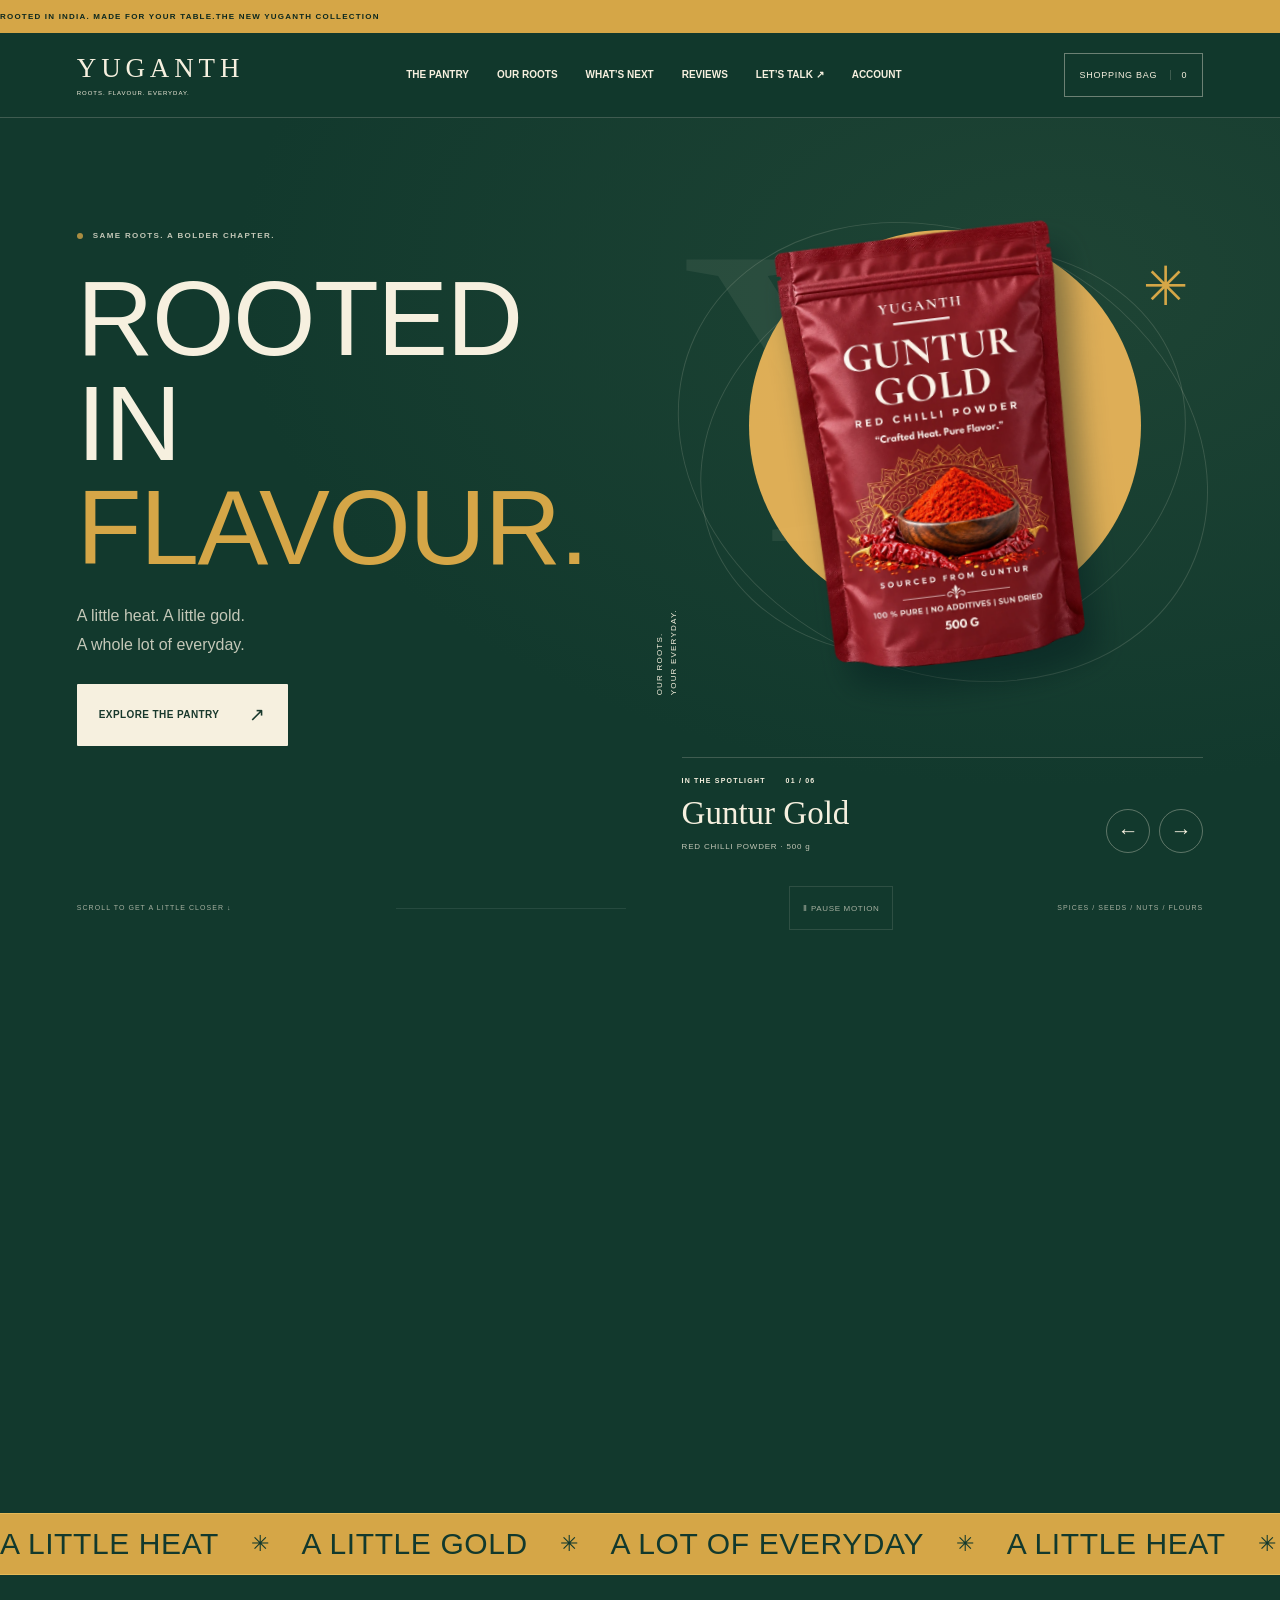
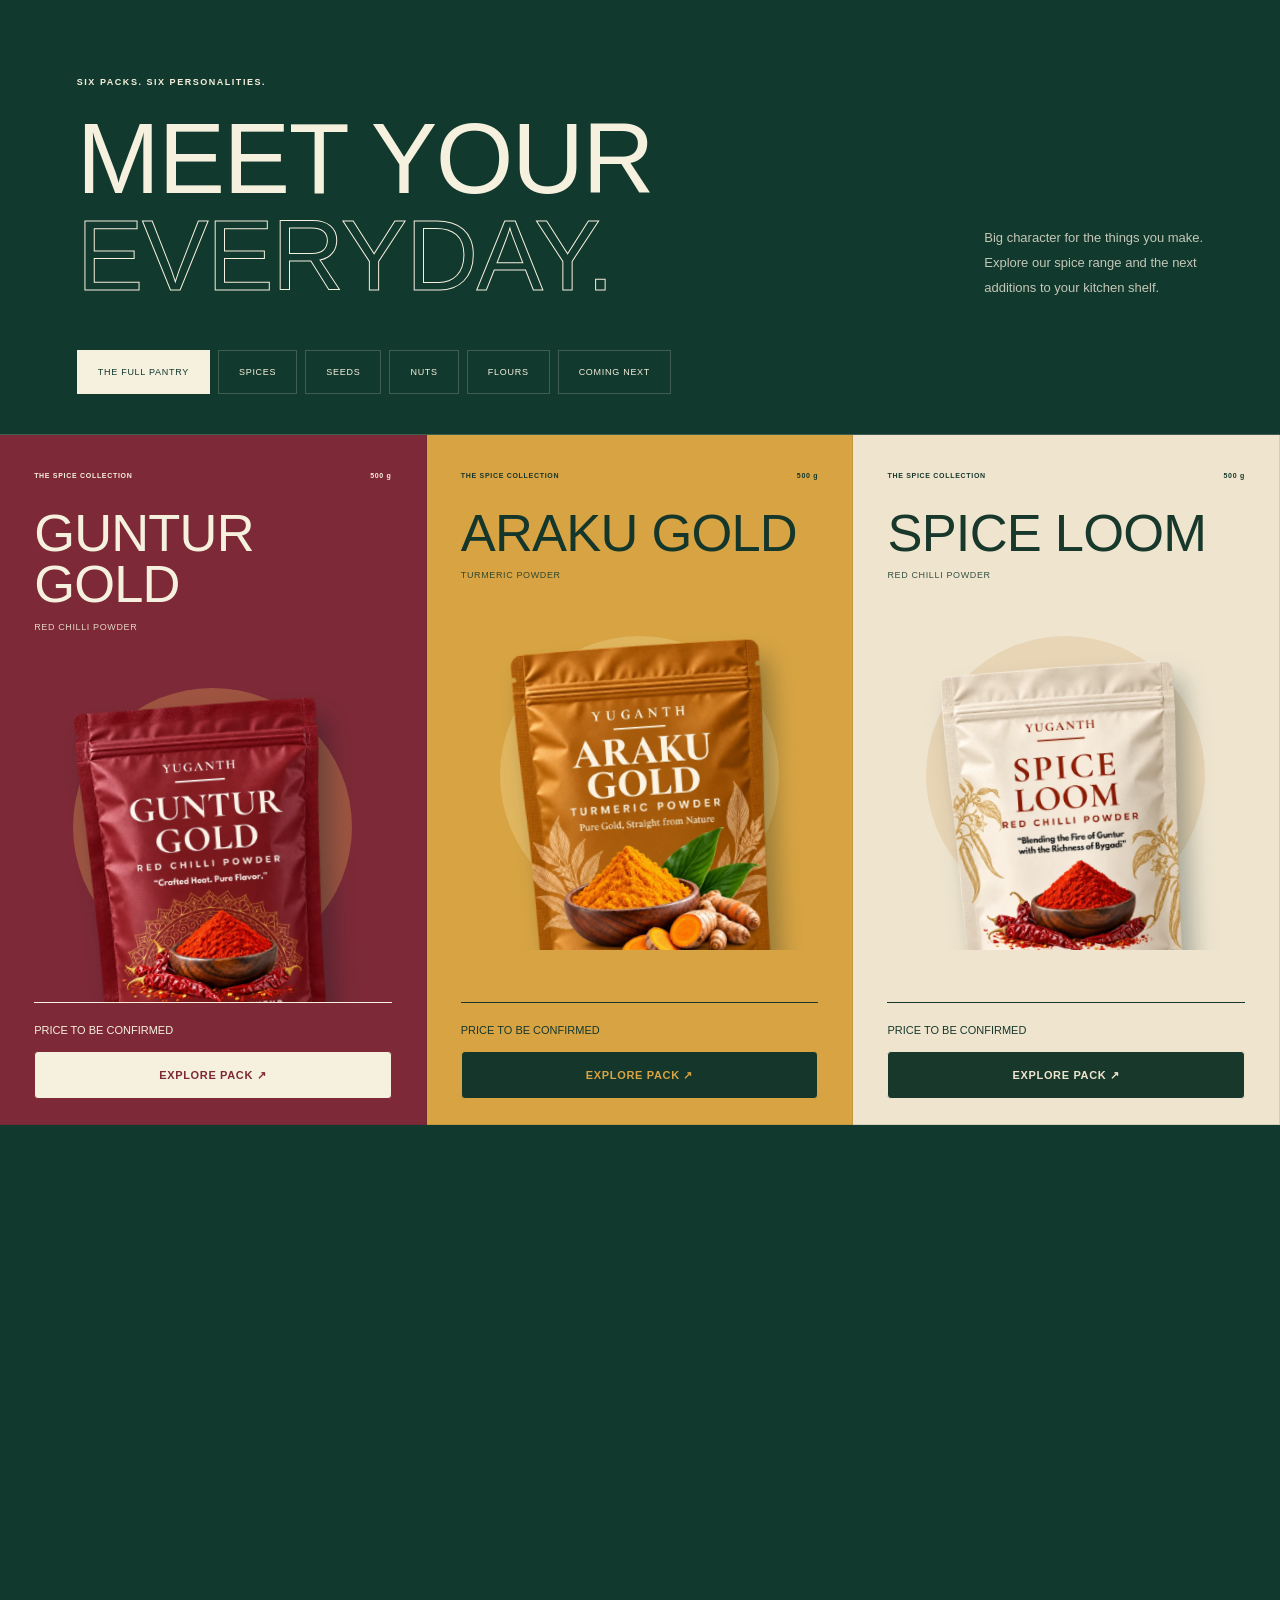
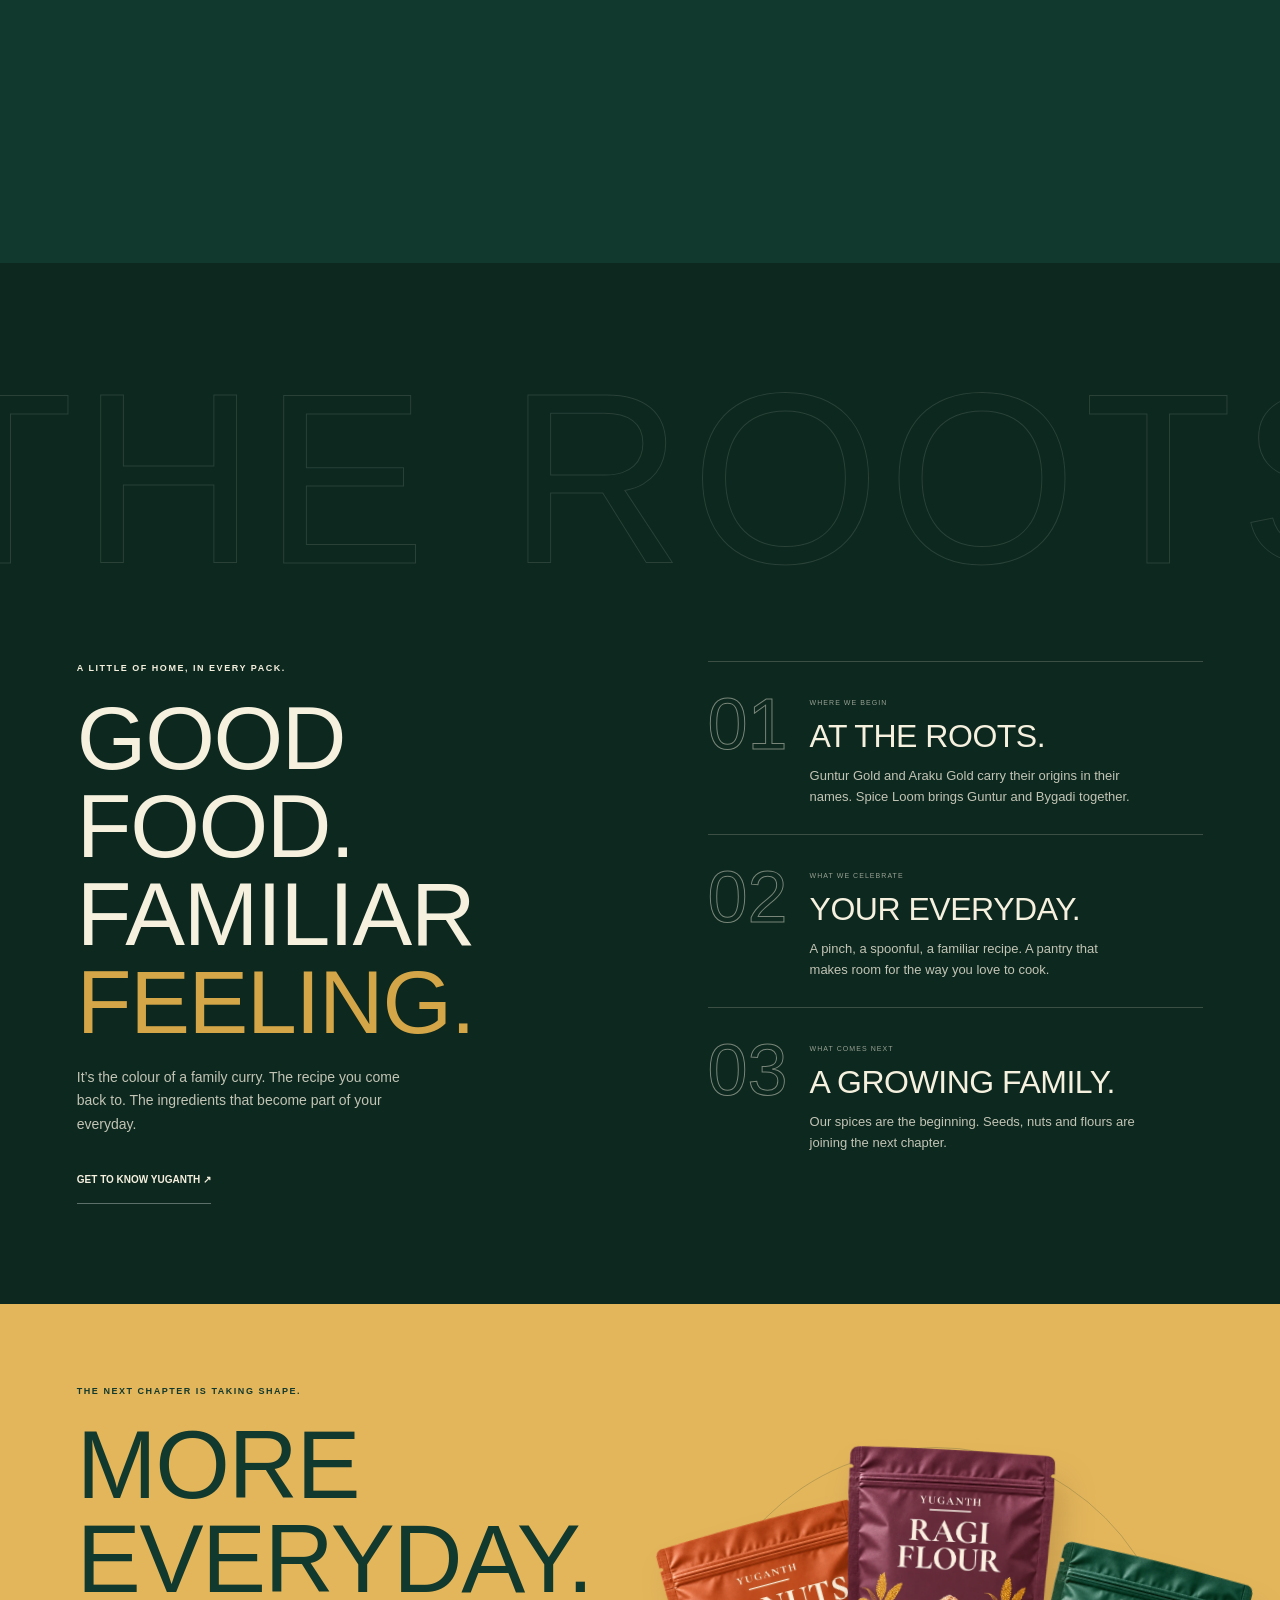
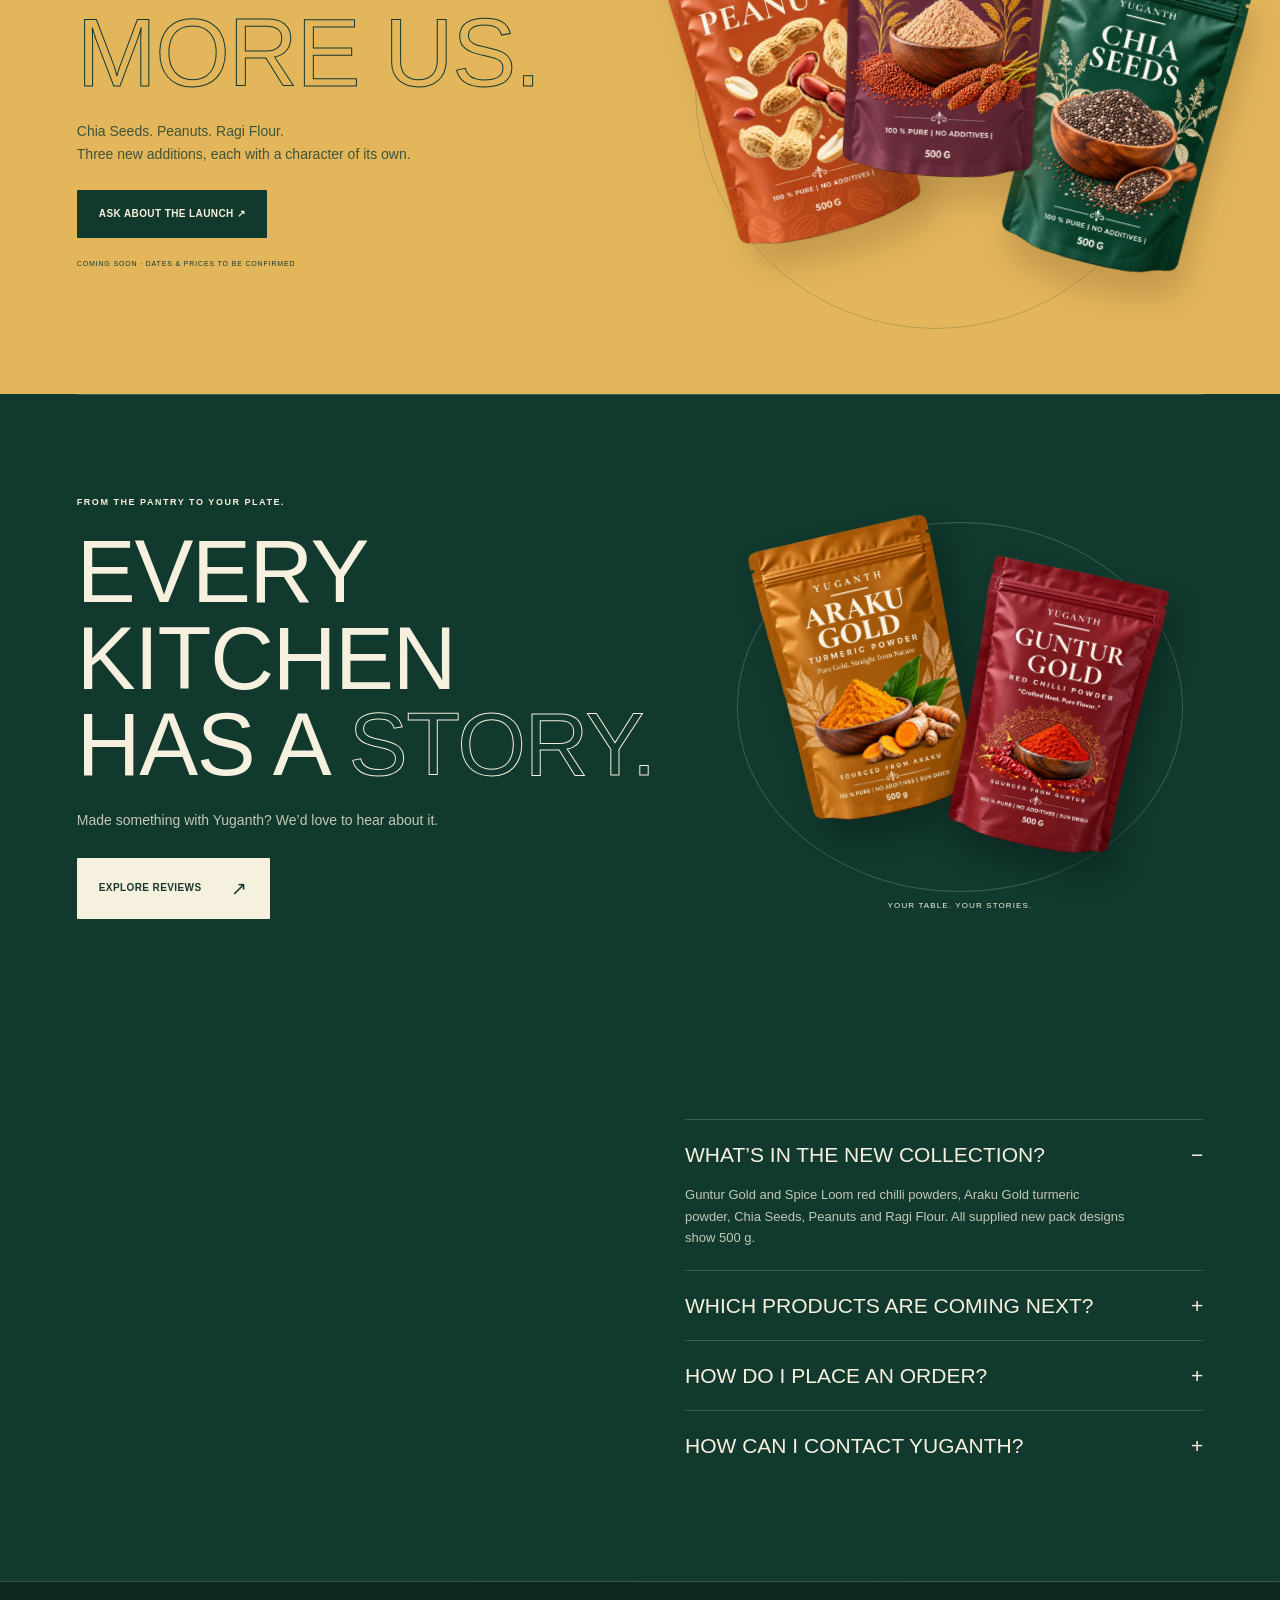
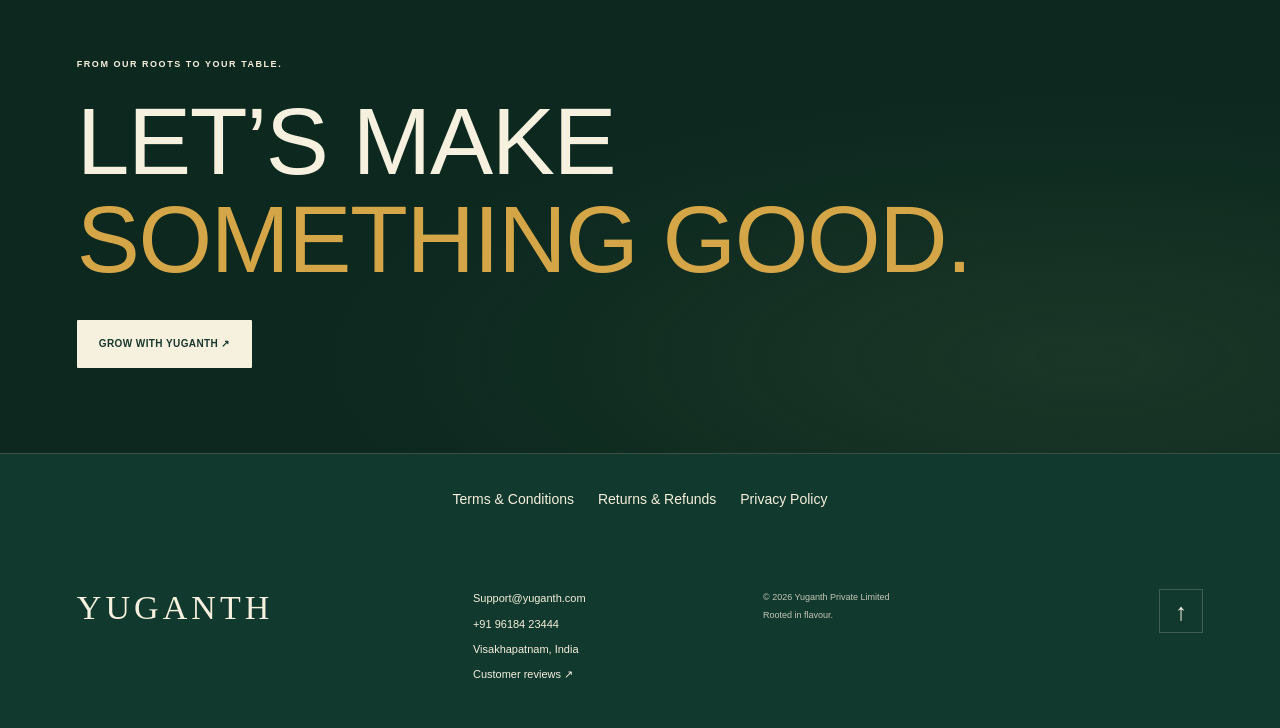
==== public/index.html @ f5faaf56 "Publish Yuganth terms and privacy policy with storefront links" ====
<!doctype html><html lang="en"><head><meta charset="utf-8"><meta name="viewport" content="width=device-width,initial-scale=1"><meta name="robots" content="index,follow"><meta name="theme-color" content="#12392d"><title>Yuganth · Rooted in flavour</title><link rel="stylesheet" href="assets/style.css?v=single-gallery-20261029"></head><body>
<a class="skip" href="#range">Skip to the collection</a><div class="topline"><span>ROOTED IN INDIA. MADE FOR YOUR TABLE.</span><span>THE NEW YUGANTH COLLECTION</span></div>
<header><a href="#top" class="brand" aria-label="Yuganth home">YUGANTH<span>ROOTS. FLAVOUR. EVERYDAY.</span></a><nav aria-label="Main navigation" id="nav"><a href="#range">THE PANTRY</a><a href="#roots">OUR ROOTS</a><a href="#next">WHAT’S NEXT</a><a href="#reviews">REVIEWS</a><a href="#contact">LET’S TALK ↗</a><a href="account.html" data-account-popup>ACCOUNT</a></nav><div class="header-buttons"><button id="listOpen" class="list-button" aria-label="Open shopping bag">SHOPPING BAG <span id="listCount">0</span></button><button id="menu" class="menu-button" aria-controls="nav" aria-expanded="false" aria-label="Open menu">☰</button></div></header>
<main id="top"><section class="motion-area" aria-label="Yuganth product introduction"><div class="hero-scene"><div class="hero-grid"><div class="hero-copy"><p class="eyebrow"><i></i> SAME ROOTS. A BOLDER CHAPTER.</p><h1>ROOTED<br>IN <span>FLAVOUR.</span></h1><p class="hero-description">A little heat. A little gold.<br>A whole lot of everyday.</p><a class="button cream" href="#range">EXPLORE THE PANTRY <span>↗</span></a></div><div class="hero-art"><div class="orbit"></div><div class="orbit orbit-two"></div><span class="hero-disc"></span><span class="hero-back-word" aria-hidden="true">Y.</span><div id="heroTilt" class="hero-tilt"><img id="heroPack" src="assets/guntur-gold.webp" alt="Guntur Gold 500 g pack" width="800" height="1200" fetchpriority="high"></div><span class="art-note">OUR ROOTS.<br>YOUR EVERYDAY.</span><span class="art-plus" aria-hidden="true">✳</span></div><div class="hero-product"><div><span class="eyebrow">IN THE SPOTLIGHT <span id="heroIndex">01 / 06</span></span><h2 id="heroName">Guntur Gold</h2><p id="heroType">RED CHILLI POWDER · 500 g</p></div><div class="hero-controls"><button id="heroPrev" aria-label="Previous featured pack">←</button><button id="heroNext" aria-label="Next featured pack">→</button></div></div></div><div class="hero-bottom"><span>SCROLL TO GET A LITTLE CLOSER ↓</span><div class="scroll-line"><i id="scrollProgress"></i></div><button id="motionToggle" class="motion-toggle" aria-pressed="true">Ⅱ PAUSE MOTION</button><span>SPICES / SEEDS / NUTS / FLOURS</span></div></div></section>
<div class="moving-band" aria-label="Yuganth pantry categories"><div><span>A LITTLE HEAT</span><b>✳</b><span>A LITTLE GOLD</span><b>✳</b><span>A LOT OF EVERYDAY</span><b>✳</b><span>A LITTLE HEAT</span><b>✳</b><span>A LITTLE GOLD</span><b>✳</b><span>A LOT OF EVERYDAY</span><b>✳</b></div></div>
<section class="collection section" id="range"><div class="section-heading wrap"><div><span class="eyebrow">SIX PACKS. SIX PERSONALITIES.</span><h2 class="display">MEET YOUR<br><span class="outline">EVERYDAY.</span></h2></div><p>Big character for the things you make.<br>Explore our spice range and the next<br>additions to your kitchen shelf.</p></div><div class="filters wrap" id="filters" aria-label="Filter products"></div><div class="range-grid" id="productGrid"></div></section>
<section class="roots section" id="roots"><div class="roots-word" aria-hidden="true">THE ROOTS</div><div class="roots-grid wrap"><div class="roots-intro"><span class="eyebrow">A LITTLE OF HOME, IN EVERY PACK.</span><h2 class="display">GOOD FOOD.<br>FAMILIAR<br><span>FEELING.</span></h2><p>It’s the colour of a family curry. The recipe you come back to. The ingredients that become part of your everyday.</p><a href="mailto:business@yuganth.com" class="text-link">GET TO KNOW YUGANTH ↗</a></div><div class="roots-steps"><article><span class="step-no">01</span><div><span class="label">WHERE WE BEGIN</span><h3>AT THE ROOTS.</h3><p>Guntur Gold and Araku Gold carry their origins in their names. Spice Loom brings Guntur and Bygadi together.</p></div></article><article><span class="step-no">02</span><div><span class="label">WHAT WE CELEBRATE</span><h3>YOUR EVERYDAY.</h3><p>A pinch, a spoonful, a familiar recipe. A pantry that makes room for the way you love to cook.</p></div></article><article><span class="step-no">03</span><div><span class="label">WHAT COMES NEXT</span><h3>A GROWING FAMILY.</h3><p>Our spices are the beginning. Seeds, nuts and flours are joining the next chapter.</p></div></article></div></div></section>
<section class="next-section" id="next"><div class="next-copy"><span class="eyebrow">THE NEXT CHAPTER IS TAKING SHAPE.</span><h2 class="display">MORE<br>EVERYDAY.<br><span class="outline">MORE US.</span></h2><p>Chia Seeds. Peanuts. Ragi Flour.<br>Three new additions, each with a character of its own.</p><a href="mailto:Support@yuganth.com?subject=Yuganth%20new%20product%20launches" class="button dark">ASK ABOUT THE LAUNCH ↗</a><span class="next-note">COMING SOON · DATES & PRICES TO BE CONFIRMED</span></div><div class="next-art"><span class="next-circle"></span><img class="next-one" src="assets/peanuts.webp" alt="Peanuts — coming soon" width="800" height="1200" loading="lazy"><img class="next-two" src="assets/ragi-flour.webp" alt="Ragi Flour — coming soon" width="800" height="1200" loading="lazy"><img class="next-three" src="assets/chia-seeds.webp" alt="Chia Seeds — coming soon" width="800" height="1200" loading="lazy"></div></section>
<section class="review-teaser section wrap" id="reviewTeaser"><div><span class="eyebrow">FROM THE PANTRY TO YOUR PLATE.</span><h2 class="display">EVERY KITCHEN<br>HAS A <span class="outline">STORY.</span></h2><p>Made something with Yuganth? We’d love to hear about it.</p><a class="button cream" href="#reviews">EXPLORE REVIEWS <span>↗</span></a></div><div class="teaser-packs"><span class="teaser-ring"></span><img src="assets/araku-gold.webp" alt="Araku Gold pack" width="800" height="1200" loading="lazy"><img src="assets/guntur-gold.webp" alt="Guntur Gold pack" width="800" height="1200" loading="lazy"><span>YOUR TABLE. YOUR STORIES.</span></div></section><section class="questions section wrap"><div><span class="eyebrow">A FEW THINGS YOU MIGHT BE WONDERING.</span><h2 class="display">GOOD<br><span class="outline">QUESTIONS.</span></h2></div><div><details open><summary>WHAT’S IN THE NEW COLLECTION?</summary><p>Guntur Gold and Spice Loom red chilli powders, Araku Gold turmeric powder, Chia Seeds, Peanuts and Ragi Flour. All supplied new pack designs show 500 g.</p></details><details><summary>WHICH PRODUCTS ARE COMING NEXT?</summary><p>Chia Seeds, Peanuts and Ragi Flour are shown as coming soon in this concept. Launch dates, prices and final availability are still to be confirmed.</p></details><details><summary>HOW DO I PLACE AN ORDER?</summary><p>Choose a launched pack with a confirmed price and available stock, then open your shopping bag. Checkout opens once the store’s payment and delivery setup is ready.</p></details><details><summary>HOW CAN I CONTACT YUGANTH?</summary><p>Email <a href="mailto:Support@yuganth.com">Support@yuganth.com</a> for product enquiries or <a href="mailto:business@yuganth.com">business@yuganth.com</a> for distribution and retail.</p></details></div></section>
<section class="contact" id="contact"><div class="wrap"><span class="eyebrow">FROM OUR ROOTS TO YOUR TABLE.</span><h2>LET’S MAKE<br><em>SOMETHING GOOD.</em></h2><a class="button cream" href="mailto:business@yuganth.com">GROW WITH YUGANTH ↗</a></div></section><section id="reviewsPage" hidden><div class="reviews-hero wrap section"><a class="review-back" href="#top">← BACK TO THE PANTRY</a><span class="eyebrow">A LITTLE OF HOME. A LOT TO SHARE.</span><h1>YOUR TABLE.<br><span class="outline">YOUR STORIES.</span></h1><div class="reviews-intro"><p>The dishes you make. The packs you reach for.<br>A space for honest experiences with Yuganth.</p><button class="button cream" id="writeReview">WRITE A REVIEW <span>↗</span></button></div><div class="reviews-hero-bottom"><span id="publishedCount">NO CUSTOMER REVIEWS PUBLISHED YET</span><span>GOOD FOOD STARTS A CONVERSATION.</span></div></div><div class="review-body section"><div class="wrap"><div class="review-toolbar"><h2>CUSTOMER REVIEWS</h2><div><label for="reviewProductFilter">Product<select id="reviewProductFilter"><option value="all">All products</option></select></label><label for="reviewRatingFilter">Rating<select id="reviewRatingFilter"><option value="all">All ratings</option><option value="5">5 stars</option><option value="4">4 stars</option><option value="3">3 stars</option><option value="2">2 stars</option><option value="1">1 star</option></select></label></div></div><div id="publishedReviews" aria-live="polite"></div><section class="draft-section" id="draftSection" hidden><span class="eyebrow">ONLY VISIBLE IN THIS BROWSER</span><h2>YOUR REVIEW DRAFT</h2><div id="draftCard"></div></section></div></div><div class="review-invitation wrap section"><span class="eyebrow">A PINCH, A PLATE, A FAVOURITE RECIPE.</span><h2 class="display">TELL US<br><span class="outline">WHAT YOU MADE.</span></h2><p>Your honest experience can help someone find their next pantry favourite.</p><button class="button cream" id="writeReviewBottom">START YOUR REVIEW ↗</button></div></section></main><nav aria-label="Legal information" style="display:flex;flex-wrap:wrap;justify-content:center;gap:12px 24px;padding:24px;font:14px/1.6 Arial,sans-serif"><a href="terms-and-conditions.html">Terms &amp; Conditions</a><a href="terms-and-conditions.html#section-8">Returns &amp; Refunds</a><a href="privacy-policy.html">Privacy Policy</a></nav>
<footer class="wrap"><a href="#top" class="footer-brand">YUGANTH</a><div><a href="mailto:Support@yuganth.com">Support@yuganth.com</a><a href="tel:+919618423444">+91 96184 23444</a><span>Visakhapatnam, India</span><a href="#reviews">Customer reviews ↗</a></div><p>© 2026 Yuganth Private Limited<br>Rooted in flavour.</p><a class="back-top" href="#top" aria-label="Back to top">↑</a></footer>
<dialog id="productDialog" aria-labelledby="dialogName"><button class="close" data-close aria-label="Close product details">×</button><div id="productDetails"></div></dialog><dialog id="listDialog" class="list-dialog" aria-labelledby="listTitle"><button class="close" data-close aria-label="Close pantry list">×</button><span class="eyebrow">YOUR YUGANTH BAG</span><h2 id="listTitle">A LITTLE<br>OF EVERYTHING.</h2><p>Review your packs before checkout.</p><div id="listItems"></div><button class="button dark" data-close>KEEP EXPLORING ↗</button></dialog><dialog id="reviewDialog" class="review-dialog" aria-labelledby="reviewDialogTitle"><button class="close" data-close aria-label="Close review form">×</button><span class="eyebrow">FROM YOUR KITCHEN, WITH CHARACTER.</span><h2 id="reviewDialogTitle">SHARE YOUR<br>YUGANTH STORY.</h2><p class="review-disclosure">Sign in to submit a review. Reviews appear after moderation. You can also save a private draft.</p><form id="reviewForm"><label for="reviewProduct">Which product?</label><select id="reviewProduct" name="product" required></select><fieldset class="rating-picker"><legend>Your rating</legend><div><label for="rating1"><input id="rating1" type="radio" name="rating" value="1" required><span>1 ★</span></label><label for="rating2"><input id="rating2" type="radio" name="rating" value="2" required><span>2 ★</span></label><label for="rating3"><input id="rating3" type="radio" name="rating" value="3" required><span>3 ★</span></label><label for="rating4"><input id="rating4" type="radio" name="rating" value="4" required><span>4 ★</span></label><label for="rating5"><input id="rating5" type="radio" name="rating" value="5" required><span>5 ★</span></label></div></fieldset><label for="reviewName">Display name</label><input id="reviewName" name="name" maxlength="80" autocomplete="nickname" placeholder="How should your name appear?" required><label for="reviewTitle">Review title</label><input id="reviewTitle" name="title" maxlength="100" placeholder="Give your experience a headline" required><label for="reviewText">Your experience</label><textarea id="reviewText" name="text" minlength="15" maxlength="1500" rows="5" placeholder="What did you make? How was the flavour?" required></textarea><p class="review-disclosure">Please avoid private details such as addresses, phone numbers or order numbers. Read our <a href="privacy-policy.html#section-11">review privacy notice</a> before submitting.</p><button class="button dark" type="submit">SAVE PRIVATE DRAFT ↗</button><button class="button dark" type="button" id="submitReview">SUBMIT FOR MODERATION ↗</button><a href="account.html">Sign in / create an account</a></form><p id="reviewFormMessage" role="status"></p></dialog><div class="toast" id="toast" role="status" aria-live="polite"></div><script src="assets/api.js"></script><script src="assets/cart.js"></script><script src="assets/app.js?v=single-gallery-20261029"></script><script src="assets/catalog-api.js?v=single-gallery-20261029"></script><script src="assets/auth-popup.js?v=ux-20261029"></script></body></html>
---- public/assets/style.css ----
:root{--forest:#12392d;--deep:#0c281f;--cream:#f6f0df;--gold:#d5a647;--line:#f6f0df32;--ink:#18382c;--display:Impact,'Arial Narrow','Segoe UI',sans-serif;--sans:'Segoe UI',Arial,sans-serif}*{box-sizing:border-box}html{scroll-behavior:smooth;scroll-padding-top:82px}body{margin:0;background:var(--forest);color:var(--cream);font:15px/1.65 var(--sans);overflow-x:clip}a{color:inherit;text-decoration:none}button,input,select{font:inherit;color:inherit}button,a,summary{touch-action:manipulation;-webkit-tap-highlight-color:transparent}button{cursor:pointer}button:disabled{opacity:.5;cursor:default}img{display:block;max-width:100%;height:auto}a:focus-visible,button:focus-visible,summary:focus-visible{outline:3px solid #e3ae48;outline-offset:5px}h1,h2,h3,p{margin-top:0}h1,h2,h3{font-weight:400}p{opacity:.78}h1,.display,.product-card h3,.roots-steps h3,.contact h2,.list-dialog h2{font-family:var(--display);font-weight:400;letter-spacing:-.015em;line-height:.98}h1{font-size:clamp(85px,8.3vw,142px);margin:25px 0 22px}h1>span{display:block;color:var(--gold)}h2.display{font-size:clamp(70px,7.8vw,124px);margin:20px 0}.outline{color:transparent;-webkit-text-stroke:1px currentColor}.display .outline{color:transparent;-webkit-text-stroke:1px var(--cream)}.wrap{max-width:1380px;width:88%;margin:auto}.section{padding-block:100px}.eyebrow{display:block;font-size:9px;font-weight:600;letter-spacing:.17em;line-height:1.6}.skip{position:fixed;left:10px;top:10px;z-index:100;padding:10px;background:var(--cream);color:var(--forest);transform:translateY(-200%)}.skip:focus{transform:none}.topline{display:flex;justify-content:space-between;padding:8px 6%;font-size:8px;letter-spacing:.15em;background:var(--gold);color:var(--deep);font-weight:700}header{position:sticky;top:0;display:flex;align-items:center;justify-content:space-between;padding:20px 6%;gap:25px;z-index:40;background:#12392df5;backdrop-filter:blur(15px);border-bottom:1px solid var(--line)}.brand{font:27px/1 Georgia,serif;letter-spacing:.18em;white-space:nowrap}.brand span{display:block;font:6px var(--sans);letter-spacing:.16em;margin-top:8px}nav{display:flex;gap:28px;font-size:10px;font-weight:600}nav a{padding:10px 0}nav a:hover{color:var(--gold)}.header-buttons{display:flex;align-items:center;gap:12px}.list-button{font-size:9px;letter-spacing:.08em;min-height:44px;background:transparent;border:1px solid #f6f0df66;padding:9px 15px}.list-button span{border-left:1px solid var(--line);margin-left:10px;padding-left:10px}.menu-button{display:none;background:none;border:0;min-height:44px;min-width:44px;font-size:23px}.motion-area{height:155vh;position:relative}.hero-scene{position:sticky;top:85px;height:calc(100svh - 85px);min-height:640px;max-height:1000px;padding:34px 6% 28px;overflow:hidden;isolation:isolate;background:radial-gradient(ellipse at 82% 20%,#31554066,transparent 55%),var(--forest)}.hero-grid{display:grid;grid-template-columns:1.03fr 1fr;grid-template-rows:1fr auto;height:calc(100% - 42px);gap:5px 6%;max-width:1380px;margin:auto}.hero-copy{grid-column:1;grid-row:1/span 2;align-self:center;padding-bottom:40px;z-index:4}.hero-copy .eyebrow{display:flex;align-items:center;gap:10px;font-size:8px}.eyebrow i{width:6px;height:6px;background:var(--gold);border-radius:50%}.hero-description{font-size:16px;line-height:1.8;margin-bottom:25px}.button{display:inline-flex;align-items:center;justify-content:space-between;gap:30px;min-height:48px;padding:14px 21px;font-size:10px;letter-spacing:.04em;font-weight:700;border:1px solid transparent;border-radius:1px;transition:transform .2s,background .2s}.button:hover{transform:translateY(-3px)}.button>span{font-size:19px;font-weight:400}.cream{background:var(--cream);color:var(--ink)}.dark{background:var(--forest);color:var(--cream)}.hero-art{grid-column:2;grid-row:1;position:relative;display:grid;place-items:center;min-height:380px;isolation:isolate}.hero-disc{width:75%;aspect-ratio:1;border-radius:50%;background:var(--gold);position:absolute;top:13%;left:13%;opacity:.95;transition:background .5s}.orbit{position:absolute;border:1px solid #f6f0df26;width:95%;aspect-ratio:1;border-radius:50%;transform:rotate(-20deg) scaleY(.8)}.orbit-two{transform:rotate(25deg) scaleY(.8);width:105%}.hero-back-word{position:absolute;font:430px/.8 Georgia,serif;opacity:.07;z-index:-1;left:0;top:12%}.hero-tilt{position:relative;width:67%;max-width:350px;height:100%;max-height:540px;perspective:1000px;transform:translateY(calc(var(--scroll,0)*-25px)) rotate(calc(-7deg + var(--scroll,0)*14deg)) scale(calc(1 + var(--scroll,0)*.08));will-change:transform;z-index:3}.hero-tilt img{width:100%;height:100%;object-fit:contain;filter:drop-shadow(12px 25px 15px #001a1c70);animation:floatPack 6s ease-in-out infinite;transform:rotateY(var(--tilt-x,0deg)) rotateX(var(--tilt-y,0deg));transition:filter .5s}.art-note{position:absolute;left:0;bottom:13%;font-size:8px;line-height:1.8;letter-spacing:.15em;transform:rotate(-90deg) translateX(-25%);transform-origin:left bottom}.art-plus{position:absolute;right:3%;top:15%;font-size:54px;color:var(--gold)}.hero-product{grid-column:2;grid-row:2;display:flex;align-items:end;justify-content:space-between;gap:20px;border-top:1px solid var(--line);padding:17px 0 10px;z-index:5}.hero-product h2{font:33px/1.1 Georgia,serif;margin:9px 0}.hero-product .eyebrow{font-size:7px;display:flex;gap:20px}.hero-product p{font-size:8px;letter-spacing:.1em;margin:0}.hero-controls{display:flex;gap:9px}.hero-controls button{border:1px solid #f6f0df55;width:44px;height:44px;border-radius:50%;background:transparent;font-size:21px}.hero-controls button:hover{background:#ffffff16}.hero-bottom{display:flex;align-items:center;gap:25px;justify-content:space-between;font-size:7px;letter-spacing:.15em;max-width:1380px;margin:23px auto 0;opacity:.65}.scroll-line{height:1px;background:#ffffff22;flex:1;max-width:230px}.scroll-line i{display:block;width:0;height:2px;background:var(--gold)}.moving-band{overflow:hidden;background:var(--gold);color:var(--forest);padding:13px 0;border-block:1px solid #e5b957}.moving-band>div{width:max-content;display:flex;gap:32px;align-items:center;animation:marquee 30s linear infinite;font:30px var(--display);letter-spacing:.02em}.moving-band b{font:22px Georgia,serif}.section-heading{display:flex;align-items:end;justify-content:space-between;gap:40px;margin-bottom:25px}.section-heading>p{font-size:13px;line-height:1.9;padding-bottom:12px}.filters{display:flex;gap:8px;margin-bottom:40px;flex-wrap:wrap}.filters button{min-height:44px;border:1px solid var(--line);background:none;padding:10px 20px;font-size:9px;letter-spacing:.08em}.filters button.active{background:var(--cream);color:var(--forest)}.range-grid{display:grid;grid-template-columns:repeat(3,minmax(0,1fr));border-top:1px solid var(--line)}.product-card{position:relative;padding:35px 8% 25px;color:var(--card-ink);background:var(--card-bg);display:flex;flex-direction:column;overflow:hidden;border-right:1px solid #152f2820;border-bottom:1px solid #152f2820;min-width:0}.product-card .product-top{display:flex;justify-content:space-between;gap:12px;font-size:7px;letter-spacing:.1em;font-weight:600}.product-card h3{font-size:clamp(40px,4.1vw,65px);max-width:100%;margin:25px 0 10px}.product-card .product-subtitle{font-size:9px;letter-spacing:.07em;opacity:.85;margin-bottom:5px}.product-card .card-art{position:relative;height:350px;margin:0 0 12px;display:grid;place-items:center;isolation:isolate}.card-art:before{content:'';position:absolute;background:var(--card-disc);width:78%;aspect-ratio:1;border-radius:50%;z-index:-1;opacity:.3}.card-art img{width:82%;height:100%;object-fit:contain;filter:drop-shadow(10px 18px 12px #001b1e50);transition:transform .55s}.product-card:hover .card-art img{transform:translateY(-12px) rotate(4deg)}.product-card .card-bottom{border-top:1px solid currentColor;padding-top:15px;margin-top:auto;display:flex;justify-content:space-between;align-items:center;gap:15px;font-size:8px}.card-bottom button{font-size:9px;letter-spacing:.04em;border:1px solid currentColor;color:inherit;background:transparent;min-height:44px;padding:9px 15px}.card-bottom button:hover{background:#ffffff20}.roots{background:var(--deep);position:relative;overflow:hidden}.roots-word{font:clamp(100px,19vw,330px)/1 var(--display);white-space:nowrap;color:transparent;-webkit-text-stroke:1px #f6f0df20;letter-spacing:.03em;margin:-5px 0 60px;text-align:center;transform:translateX(calc(var(--roots-shift,0)*1px))}.roots-grid{display:grid;grid-template-columns:1fr 1fr;gap:12%}.roots-intro h2{font-size:clamp(70px,7vw,112px)}.roots-intro h2 span{color:var(--gold)}.roots-intro p{max-width:340px;font-size:14px}.text-link{display:inline-block;min-height:44px;padding-block:12px;border-bottom:1px solid #ffffff55;font-size:10px;font-weight:600;margin-top:10px}.roots-steps article{display:grid;grid-template-columns:80px 1fr;gap:22px;border-top:1px solid var(--line);padding:26px 0}.step-no{font:72px/1 var(--display);color:transparent;-webkit-text-stroke:1px #f6f0df77}.label{font-size:7px;letter-spacing:.15em;opacity:.6}.roots-steps h3{font-size:32px;margin:8px 0 13px}.roots-steps p{font-size:13px;margin-bottom:0;max-width:330px}.next-section{background:#e3b65c;color:var(--forest);display:grid;grid-template-columns:1fr 1fr;gap:5%;padding:80px 6%;overflow:hidden}.next-copy .display{font-size:clamp(75px,7.5vw,120px)}.next-copy .outline{-webkit-text-stroke-color:var(--forest)}.next-copy p{font-size:14px}.next-copy .button{margin:10px 0 20px}.next-note{font-size:7px;letter-spacing:.12em;display:block}.next-art{position:relative;min-height:530px;isolation:isolate}.next-circle{position:absolute;top:12%;left:5%;width:90%;aspect-ratio:1;border:1px solid #173a2c33;border-radius:50%}.next-art img{position:absolute;width:48%;height:420px;object-fit:contain;filter:drop-shadow(10px 25px 15px #7f562749)}.next-one{left:0;top:90px;transform:rotate(-15deg);z-index:1}.next-two{left:29%;top:20px;transform:rotate(3deg);z-index:3}.next-three{right:-9%;top:110px;transform:rotate(14deg);z-index:2}.questions{display:grid;grid-template-columns:1fr 1fr;gap:8%;align-items:start}.questions h2{font-size:clamp(65px,6.5vw,100px)}.questions details{border-top:1px solid var(--line);padding:21px 0}.questions summary{font-family:var(--display);font-size:21px;line-height:1.3;cursor:pointer;min-height:26px;list-style:none;padding-right:25px;position:relative}.questions summary:after{content:'+';position:absolute;right:0}.questions details[open] summary:after{content:'−'}.questions details p{font-size:13px;margin:16px 0 0;max-width:440px}.questions details a{text-decoration:underline;overflow-wrap:anywhere}.contact{padding:75px 0 85px;border-block:1px solid var(--line);background:radial-gradient(ellipse at 85% 80%,#53714733,transparent 50%),var(--deep)}.contact h2{font-size:clamp(60px,7.4vw,115px);margin:22px 0 32px;line-height:1.03}.contact em{font-style:normal;color:var(--gold)}footer{padding-block:45px;display:grid;grid-template-columns:1.4fr 1fr 1.4fr 44px;align-items:start;gap:25px}.footer-brand{font:34px Georgia,serif;letter-spacing:.12em}footer>div{display:flex;flex-direction:column;gap:7px;font-size:11px}footer p{font-size:9px;line-height:1.9}.back-top{border:1px solid var(--line);height:44px;width:44px;display:grid;place-content:center;font-size:24px}dialog{border:1px solid #f6f0df44;background:var(--cream);color:var(--forest);max-width:min(90%,900px);width:900px;padding:40px;max-height:90dvh;overscroll-behavior:contain}dialog::backdrop{background:#071e17d9;backdrop-filter:blur(8px)}.close{position:absolute;top:10px;right:12px;font-size:28px;background:transparent;border:0;min-width:44px;min-height:44px;z-index:2}.product-dialog-grid{display:grid;grid-template-columns:1fr 1fr;gap:45px;align-items:center}.product-dialog-grid img{height:430px;width:100%;object-fit:contain;filter:drop-shadow(10px 18px 12px #34452433)}.product-dialog-grid h2{font:65px/.98 var(--display);margin:20px 0}.product-dialog-grid p{font-size:14px}.product-dialog-grid .dialog-facts{border-block:1px solid #12392d33;padding:16px 0;font-size:10px;margin:22px 0}.product-dialog-grid .small{font-size:10px}.list-dialog{width:470px;max-width:100%;position:fixed;inset:0 0 0 auto;height:100dvh;max-height:100dvh;margin:0 0 0 auto;padding:35px 25px}.list-dialog h2{font-size:48px;margin:22px 0}.list-dialog>p{font-size:12px}.list-dialog>.button{width:100%;margin-top:25px}.list-line{display:grid;grid-template-columns:65px 1fr;gap:18px;align-items:center;border-top:1px solid #12392d33;padding:16px 0}.list-line img{height:95px;width:65px;object-fit:contain}.list-line h3{font:24px var(--display);margin:0 0 6px}.list-line p{font-size:10px;margin:0}.list-line button{border:0;border-bottom:1px solid var(--forest);background:none;font-size:10px;min-height:36px;padding:8px 0}.toast{position:fixed;z-index:100;left:50%;bottom:22px;transform:translate(-50%,20px);opacity:0;pointer-events:none;color:var(--forest);background:var(--cream);padding:13px 20px;font-size:12px;max-width:90%;transition:opacity .2s,transform .2s}.toast.visible{opacity:1;transform:translate(-50%,0)}@keyframes floatPack{50%{translate:0 -12px}}@keyframes marquee{to{transform:translateX(-50%)}}.moving-band:hover>div{animation-play-state:paused}
@media(min-width:1600px){.hero-scene{padding-inline:max(6%,calc((100% - 1380px)/2))}.hero-tilt{max-width:400px;max-height:620px}}
@media(max-width:1000px){header{padding-inline:5%;gap:16px}.brand{font-size:24px}nav{gap:18px;font-size:9px}.list-button{font-size:8px;padding-inline:12px}.wrap{width:90%}.hero-scene{padding-inline:5%;min-height:600px}.hero-copy h1{font-size:95px}.hero-copy .eyebrow{font-size:7px}.hero-description{font-size:14px}.hero-grid{gap:5px 3%}.hero-art{min-height:340px}.hero-tilt{width:82%}.hero-disc{width:88%;left:7%;top:20%}.hero-back-word{font-size:350px}.hero-product h2{font-size:28px}.art-note{font-size:6px;left:0}.art-plus{font-size:40px}.hero-bottom{font-size:6px;gap:15px}.section{padding-block:75px}.display{font-size:85px!important}.product-card{padding-inline:8%}.product-card h3{font-size:44px}.product-card .card-art{height:300px}.roots-grid{gap:8%}.roots-steps article{grid-template-columns:62px 1fr;gap:16px}.step-no{font-size:62px}.roots-steps h3{font-size:28px}.next-section{padding:65px 5%;gap:3%}.next-art{min-height:450px}.next-art img{height:340px}.next-two{left:25%}.questions{gap:6%}footer{grid-template-columns:1.2fr 1fr 1.2fr}.back-top{display:none}.footer-brand{font-size:29px}}
@media(max-width:800px){nav{display:none;position:absolute;top:100%;left:0;right:0;padding:15px 5% 25px;background:var(--forest);border-bottom:1px solid var(--line)}nav.open{display:grid;grid-template-columns:1fr 1fr;gap:10px 25px}nav a{min-height:44px;padding:12px 0;border-top:1px solid var(--line)}.menu-button{display:block}.header-buttons{gap:4px}.hero-copy h1{font-size:80px}.hero-description{font-size:13px}.hero-copy .button{font-size:9px;padding-inline:17px;gap:15px}.hero-art{min-height:310px}.hero-tilt{width:90%}.hero-product .eyebrow{font-size:6px;gap:12px}.hero-product h2{font-size:24px}.hero-product p{font-size:7px}.hero-controls{gap:5px}.hero-controls button{width:40px;height:44px}.range-grid{grid-template-columns:repeat(2,minmax(0,1fr))}.product-card h3{font-size:50px}.product-card .card-art{height:330px}.section-heading{gap:25px}.section-heading>p{font-size:12px}.display{font-size:72px!important}.roots-word{margin-bottom:45px}.roots-grid{gap:6%}.roots-steps article{grid-template-columns:1fr;gap:8px}.step-no{font-size:50px}.roots-steps h3{font-size:26px}.roots-steps p{font-size:12px}.next-art img{height:300px}.next-art{min-height:410px}.next-one{top:90px}.next-two{top:45px}.next-three{top:120px}.questions{grid-template-columns:1fr;gap:35px}.questions h2 br{display:none}.questions h2 .outline{display:block}.product-dialog-grid{gap:25px}.product-dialog-grid h2{font-size:53px}.product-dialog-grid img{height:360px}}
@media(max-width:600px){html{scroll-padding-top:77px}.wrap{width:89%}.topline{justify-content:center;padding-block:8px;font-size:6px;letter-spacing:.1em}.topline>span:last-child{display:none}header{padding:12px 5%;gap:8px}.brand{font-size:23px;letter-spacing:.14em}.brand span{font-size:5.5px;letter-spacing:.1em}.list-button{font-size:7px;min-height:44px;padding:7px 10px}.list-button span{margin-left:6px;padding-left:6px}.menu-button{min-width:35px;padding:5px}.motion-area{height:auto}.hero-scene{position:relative;top:0;height:auto;min-height:0;max-height:none;padding:35px 5% 22px}.hero-grid{display:grid;grid-template-columns:1fr;grid-template-rows:auto auto auto;height:auto;gap:16px}.hero-copy{grid-column:1;grid-row:1;padding-bottom:0}.hero-copy .eyebrow{font-size:7px;letter-spacing:.1em}.hero-copy h1{font-size:clamp(73px,20vw,112px);line-height:.98;margin:20px 0}.hero-copy h1>span{display:inline}.hero-description{font-size:13px;line-height:1.8;margin-bottom:19px}.hero-copy .button{font-size:9px;min-height:48px;padding-inline:20px}.hero-art{grid-column:1;grid-row:2;min-height:375px;max-width:430px;width:100%;margin:auto}.hero-tilt{max-width:240px;width:66%;height:375px;max-height:none}.hero-disc{top:9%;width:82%;left:9%}.orbit{width:95%}.hero-back-word{font-size:340px;left:4%;top:0}.art-note{left:5%;bottom:15%;font-size:6px}.art-plus{font-size:35px;right:3%;top:9%}.hero-product{grid-column:1;grid-row:3;padding-top:17px;padding-bottom:5px;gap:15px}.hero-product h2{font-size:29px;margin:9px 0}.hero-product .eyebrow{font-size:7px;gap:25px}.hero-product p{font-size:8px}.hero-controls button{width:44px;height:44px}.hero-bottom{font-size:6px;letter-spacing:.08em;margin-top:25px;gap:15px}.hero-bottom>span:last-child{display:none}.hero-bottom .scroll-line{max-width:100px}.moving-band{padding:12px 0}.moving-band>div{font-size:23px;gap:22px}.moving-band b{font-size:18px}.section{padding-block:50px}.section-heading{display:block;margin-bottom:25px}.display{font-size:68px!important}.section-heading .eyebrow{font-size:8px}.section-heading>p{font-size:12px;line-height:1.8;margin-top:25px}.filters{gap:7px;flex-wrap:nowrap;overflow:auto;padding-bottom:10px;margin-bottom:22px}.filters button{font-size:8px;white-space:nowrap;flex-shrink:0;padding:10px 16px;min-height:44px}.product-card{padding:23px 10% 20px}.product-card .product-top{font-size:6px;gap:6px;line-height:1.4}.product-card h3{font-size:36px;margin-top:20px;letter-spacing:-.015em;line-height:1;overflow-wrap:normal}.product-card .product-subtitle{font-size:7px;letter-spacing:.04em;min-height:24px;margin-bottom:3px}.product-card .card-art{height:230px;margin-bottom:5px}.card-art img{width:100%}.product-card .card-bottom{display:block;padding-top:13px;font-size:7px}.card-bottom button{margin-top:10px;width:100%;padding:8px 10px;font-size:8px}.roots-word{font-size:100px;margin-bottom:36px;transform:none}.roots-grid{grid-template-columns:1fr;gap:30px}.roots-intro h2{font-size:79px!important}.roots-intro p{font-size:13px;max-width:320px}.roots-intro .eyebrow{font-size:7px}.roots-steps article{grid-template-columns:56px 1fr;gap:18px;padding:23px 0}.roots-steps h3{font-size:28px}.roots-steps p{font-size:12px}.step-no{font-size:55px}.next-section{grid-template-columns:1fr;padding:48px 5% 25px;gap:15px}.next-copy .eyebrow{font-size:7px}.next-copy .display{font-size:80px!important}.next-copy p{font-size:13px}.next-copy .button{font-size:9px}.next-note{font-size:6px}.next-art{min-height:380px;max-width:420px;width:100%;margin:auto}.next-art img{height:290px;width:46%}.next-one{left:1%;top:70px}.next-two{left:28%;top:20px}.next-three{right:-2%;top:88px}.next-circle{top:5%;left:4%}.questions{gap:30px}.questions>.eyebrow,.questions .eyebrow{font-size:7px}.questions h2{font-size:65px!important}.questions details{padding:19px 0}.questions summary{font-size:20px}.questions details p{font-size:12px}.contact{padding:45px 0 55px}.contact .eyebrow{font-size:7px}.contact h2{font-size:54px;line-height:1.04}.contact h2 em{display:block;margin-top:9px}.contact .button{font-size:9px}footer{grid-template-columns:1fr 1fr;gap:28px 20px;padding-block:35px}.footer-brand{grid-column:1/-1;font-size:34px}footer>div{font-size:10px}footer p{font-size:8px}dialog{max-width:94%;width:94%;padding:35px 22px 25px;max-height:92dvh}.product-dialog-grid{grid-template-columns:1fr;gap:10px}.product-dialog-grid img{height:260px;max-width:230px;justify-self:center}.product-dialog-grid h2{font-size:50px;margin:14px 0}.product-dialog-grid p{font-size:13px}.product-dialog-grid .eyebrow{font-size:8px}.product-dialog-grid .button{width:100%;font-size:10px}.product-dialog-grid .dialog-facts{font-size:9px;margin:18px 0}.list-dialog{max-width:100%;width:100%;padding:35px 25px}.list-dialog h2{font-size:46px}.toast{bottom:16px;width:max-content;font-size:11px;text-align:center}}
@media(max-width:360px){.brand{font-size:20px}.list-button{font-size:6px;padding-inline:8px}.header-buttons{gap:2px}.hero-copy h1{font-size:69px}.hero-art{min-height:330px}.hero-tilt{height:330px;max-width:210px}.hero-product h2{font-size:26px}.product-card h3{font-size:31px}.product-card .card-art{height:200px}.product-card .product-top{font-size:5.5px}.contact h2{font-size:47px}}
@media(prefers-reduced-motion:reduce){html{scroll-behavior:auto}.motion-area{height:auto}.hero-scene{position:relative;top:0;height:auto;min-height:680px}.hero-tilt{transform:rotate(-4deg)!important}.roots-word{transform:none!important}*,*:before,*:after{animation:none!important;transition:none!important}@media(max-width:600px){.hero-scene{min-height:0}}}
@media(max-width:600px){.hero-copy h1{font-size:clamp(56px,15vw,76px)}}
@media(max-width:360px){.hero-copy h1{font-size:52px}}
/* Motion and dedicated Reviews page */
[hidden]{display:none!important}.motion-toggle{border:1px solid var(--line);background:transparent;font:8px var(--sans);letter-spacing:.08em;min-height:44px;padding:9px 13px;white-space:nowrap}.motion-toggle:disabled{opacity:.65}.motion-paused *{animation-play-state:paused!important}.art-plus{animation:turnStar 24s linear infinite}.next-art img{animation:drift 7s ease-in-out infinite}.next-art .next-two{animation-delay:-2s}.next-art .next-three{animation-delay:-4s}.hero-scene{transition:background .65s}.motion-ready .reveal{opacity:0;transform:translateY(40px);transition:opacity .75s ease var(--reveal-delay,0s),transform .8s cubic-bezier(.2,.7,.2,1) var(--reveal-delay,0s)}.motion-ready .reveal.is-visible{opacity:1;transform:translateY(0)}.motion-paused .reveal{opacity:1!important;transform:none!important;transition:none!important}.motion-paused .hero-tilt{transform:rotate(-4deg)!important}.review-teaser{display:grid;grid-template-columns:1.2fr 1fr;gap:5%;align-items:center;border-top:1px solid var(--line)}.review-teaser h2{font-size:clamp(66px,6.9vw,109px)}.review-teaser p{font-size:14px}.review-teaser .button{margin-top:12px}.teaser-packs{position:relative;min-height:410px;isolation:isolate}.teaser-ring{position:absolute;inset:20px;border:1px solid var(--line);border-radius:50%}.teaser-packs img{position:absolute;height:340px;width:60%;object-fit:contain;filter:drop-shadow(10px 18px 14px #041c1877);animation:drift 8s ease-in-out infinite}.teaser-packs img:nth-of-type(1){left:0;top:5px;transform:rotate(-13deg)}.teaser-packs img:nth-of-type(2){right:0;top:40px;transform:rotate(12deg);animation-delay:-3s}.teaser-packs>span:last-child{position:absolute;bottom:0;left:0;right:0;text-align:center;font-size:8px;letter-spacing:.14em}.reviews-hero{padding-top:50px;padding-bottom:35px}.review-back{display:block;font-size:9px;letter-spacing:.08em;margin-bottom:45px;opacity:.7;min-height:30px}.reviews-hero h1{font-size:clamp(85px,11vw,165px);margin-top:24px;margin-bottom:32px;line-height:.98}.reviews-hero h1 .outline{-webkit-text-stroke:1px var(--cream);color:transparent;display:inline}.reviews-intro{display:flex;justify-content:space-between;gap:30px;align-items:center}.reviews-intro p{font-size:15px}.reviews-hero-bottom{display:flex;justify-content:space-between;gap:25px;border-top:1px solid var(--line);padding-top:24px;margin-top:38px;font-size:8px;letter-spacing:.14em;opacity:.7}.review-body{background:var(--cream);color:var(--forest)}.review-toolbar{display:flex;align-items:center;justify-content:space-between;gap:25px;border-bottom:1px solid #12392d33;padding-bottom:25px;margin-bottom:28px}.review-toolbar h2{font:32px var(--display);margin:0}.review-toolbar>div{display:flex;gap:16px}.review-toolbar label{display:block;font-size:10px}.review-toolbar select{display:block;margin-top:7px;min-height:44px;min-width:145px;border:1px solid #12392d44;background:transparent;padding:8px 14px;font:12px var(--sans);color:var(--forest)}.reviews-empty{text-align:center;border:1px solid #12392d33;padding:65px 25px}.reviews-empty .empty-emblem{font:50px Georgia,serif;color:#a87f37;margin-bottom:20px}.reviews-empty h3{font:42px/.98 var(--display);margin:0 0 20px}.reviews-empty p{font-size:13px;max-width:440px;margin:0 auto 23px}.reviews-empty .button{font-size:10px}.review-invitation{padding-bottom:90px}.review-invitation h2{font-size:clamp(60px,7.5vw,115px)}.review-invitation p{font-size:14px;max-width:460px}.review-invitation .button{margin-top:15px}.draft-section{margin-top:45px}.draft-section>.eyebrow{font-size:8px}.draft-section>h2{font:34px var(--display);margin:15px 0 20px}.review-card{border:1px solid #12392d33;padding:27px;max-width:720px;background:#fff9ec;overflow-wrap:anywhere}.review-card h3{font:29px/1.1 var(--display);margin:13px 0}.review-card p{font-size:14px;white-space:pre-wrap}.review-card .review-meta{font-size:10px}.review-card .stars{font-size:19px;color:#94702a;letter-spacing:3px}.draft-badge{display:inline-block;border:1px solid #bc984c;padding:5px 8px;font-size:7px;letter-spacing:.1em;background:#f2e5bf}.draft-actions{display:flex;gap:13px;flex-wrap:wrap;margin-top:18px}.draft-actions button{min-height:44px;padding:8px 15px;border:1px solid #12392d55;background:none;font-size:10px;color:var(--forest)}.review-dialog{max-width:min(94%,620px)}.review-dialog h2{font:55px/.98 var(--display);margin:20px 0}.review-dialog .eyebrow{font-size:8px}.review-dialog .review-disclosure{font-size:11px;line-height:1.7}.review-dialog form>label{font-size:12px;display:block;margin:17px 0 6px}.review-dialog input:not([type=radio]),.review-dialog select,.review-dialog textarea{display:block;width:100%;min-height:46px;background:#fffaf0;border:1px solid #12392d44;padding:11px 13px;border-radius:0;font:16px var(--sans);color:var(--forest)}.review-dialog textarea{resize:vertical;line-height:1.6}.review-dialog form>.button{width:100%;margin-top:10px}.rating-picker{border:0;padding:0;margin:20px 0}.rating-picker legend{font-size:12px;margin-bottom:9px}.rating-picker>div{display:flex;gap:8px;flex-wrap:wrap}.rating-picker label{cursor:pointer;position:relative;min-width:50px}.rating-picker label>input{position:absolute;width:1px;height:1px;opacity:0}.rating-picker label>span{display:grid;place-content:center;border:1px solid #12392d44;min-height:44px;padding:8px 14px;font-size:13px}.rating-picker input:checked+span{background:var(--forest);color:var(--cream)}.rating-picker input:focus-visible+span{outline:3px solid var(--gold);outline-offset:3px}#reviewFormMessage{font-size:12px}#reviewsPage h1:focus{outline:none}.review-list{display:grid;gap:20px}@keyframes turnStar{to{rotate:360deg}}@keyframes drift{50%{translate:0 -15px}}
@media(max-width:1000px){header nav{gap:18px}.review-toolbar h2{font-size:28px}.review-toolbar select{min-width:130px}.reviews-hero h1{font-size:112px}.review-teaser h2{font-size:85px!important}.teaser-packs{min-height:360px}.teaser-packs img{height:300px}}
@media(max-width:800px){.review-toolbar{align-items:start;flex-direction:column}.review-teaser{grid-template-columns:1fr 1fr}.review-teaser h2{font-size:64px!important}.teaser-packs{min-height:310px}.teaser-packs img{height:260px}.reviews-hero h1{font-size:100px}.reviews-intro p{font-size:13px}}
@media(max-width:600px){.hero-bottom{flex-wrap:wrap;gap:12px}.motion-toggle{font-size:7px;margin-left:auto;min-height:44px}.hero-bottom .scroll-line{max-width:65px}.review-teaser{grid-template-columns:1fr;gap:20px}.review-teaser h2{font-size:63px!important}.review-teaser p{font-size:13px}.review-teaser .eyebrow{font-size:7px}.teaser-packs{max-width:360px;width:100%;margin:auto;min-height:320px}.teaser-packs img{height:280px;width:60%}.reviews-hero{padding-top:30px}.review-back{margin-bottom:30px;font-size:8px}.reviews-hero>.eyebrow{font-size:7px}.reviews-hero h1{font-size:clamp(65px,18vw,105px);margin-top:20px}.reviews-intro{flex-direction:column;align-items:start;gap:9px}.reviews-intro p{font-size:13px}.reviews-intro .button{font-size:9px}.reviews-hero-bottom{flex-direction:column;gap:12px;font-size:7px;margin-top:30px}.review-toolbar{gap:19px;padding-bottom:20px}.review-toolbar h2{font-size:29px}.review-toolbar>div{width:100%;gap:12px}.review-toolbar label{width:50%;font-size:10px}.review-toolbar select{font-size:16px;min-width:0;max-width:100%;width:100%;padding:8px}.reviews-empty{padding:40px 18px}.reviews-empty h3{font-size:35px}.reviews-empty p{font-size:12px}.reviews-empty .empty-emblem{font-size:42px}.review-invitation{padding-bottom:55px}.review-invitation .eyebrow{font-size:7px}.review-invitation h2{font-size:clamp(51px,14vw,75px)!important}.review-invitation p{font-size:13px}.draft-section>h2{font-size:29px}.review-card{padding:20px}.review-card h3{font-size:27px}.review-card p{font-size:13px}.review-dialog{padding:36px 22px 25px}.review-dialog h2{font-size:46px}.review-dialog .eyebrow{font-size:7px}.rating-picker>div{gap:6px}.rating-picker label{min-width:43px}.rating-picker label>span{padding:8px 10px}.motion-ready .reveal{transform:translateY(24px)}}
@media(prefers-reduced-motion:reduce){.motion-ready .reveal{opacity:1!important;transform:none!important;transition:none!important}.art-plus,.next-art img,.teaser-packs img{animation:none!important}}

/* Live store controls */
.topline{overflow:hidden;display:block!important;padding:10px 0;white-space:nowrap}.topline[hidden]{display:none!important}.announcement-track{display:flex;width:max-content;animation:announcement 30s linear infinite}.announcement-track span{padding:0 3rem;flex-shrink:0}.topline:hover .announcement-track,.topline:focus-within .announcement-track,.motion-paused .announcement-track{animation-play-state:paused}@keyframes announcement{to{transform:translateX(-50%)}}
#packVariant{display:block;padding:14px;width:100%;margin:12px 0;background:#fff8e9;color:#16382c;border:1px solid #657165;font:inherit}button:disabled{opacity:.55;cursor:not-allowed}.bag-total{border-top:1px solid #999;padding:20px 0}.bag-total p{margin:12px 0}.list-line button{padding:7px 10px;min-height:40px}#submitReview{margin-top:12px}.review-dialog form>a{display:block;margin-top:14px}#myReviewStatus p{padding:12px 0;border-bottom:1px solid #bbb}
@media(prefers-reduced-motion:reduce){.announcement-track{animation:none}}
@media(max-width:600px){.list-line h3{font-size:20px}.product-dialog-grid>div{min-width:0}.header-buttons{gap:8px}.list-button{font-size:10px}}

.card-art{pointer-events:none}.card-bottom{position:relative;z-index:2}

/* Purchase actions have their own space, independent of packet motion. */
.product-card{display:flex;flex-direction:column;min-width:0;height:auto!important;isolation:isolate}
.product-card .card-art{position:relative;flex:0 0 auto;overflow:hidden;contain:paint;display:grid;place-items:center;margin:12px 0 0;padding:14px 8px}
.product-card .card-art img{position:relative;inset:auto;max-height:100%;height:100%;width:auto;max-width:90%;object-fit:contain;transform:rotate(-4deg);animation:none!important}
.product-card .card-bottom{display:flex;flex-direction:column;align-items:stretch;gap:12px;position:relative;inset:auto;margin-top:auto;padding-top:18px;z-index:3;background:var(--card-bg);font-size:11px}
.product-card .card-bottom button{width:100%;min-height:48px;margin:0;padding:12px 16px;border:1px solid currentColor;background:var(--card-ink);color:var(--card-bg);font-size:11px;font-weight:700;letter-spacing:.06em;border-radius:4px}
.product-card .card-bottom button:hover{filter:brightness(1.12)}
@media(max-width:600px){.product-card{padding:20px 14px}.product-card .card-art{height:220px}.product-card .card-bottom{font-size:10px}.product-card .card-bottom button{font-size:10px}}
@media(max-width:370px){.range-grid{grid-template-columns:1fr}.product-card .card-art{height:290px}}

.auth-popup{box-sizing:border-box;border:1px solid #dedacb;border-radius:18px;padding:0;width:min(460px,94vw);max-width:94vw;max-height:92dvh;background:#f7f3e9;color:#193e33;overflow:hidden}
.auth-popup::backdrop{background:#071e16aa;backdrop-filter:blur(5px)}.auth-popup iframe{display:block;border:0;width:100%;height:min(620px,86dvh);background:#f7f3e9}
.auth-popup .auth-close{position:absolute;z-index:2;right:10px;top:8px;min-width:44px;min-height:44px;border:0;background:transparent;color:#193e33;font:28px Arial;cursor:pointer}

[hidden]{display:none!important}
.pack-gallery{min-width:0;align-self:start}.product-dialog-grid .pack-gallery>img{height:400px;max-width:100%;width:100%;object-fit:contain}.gallery-controls{display:flex;align-items:center;justify-content:center;gap:20px;margin:15px 0}.gallery-controls p{margin:0;font:13px var(--sans)}.gallery-controls button{width:44px;height:44px;border:1px solid #193e3355;border-radius:50%;background:transparent;color:var(--forest)}.gallery-thumbnails{display:flex;gap:9px;overflow-x:auto;padding:5px;max-width:100%}.gallery-thumbnails button{flex:0 0 58px;width:58px;height:76px;padding:4px;background:#e8dfcc;border:2px solid transparent;border-radius:5px}.gallery-thumbnails button[aria-pressed=true]{border-color:var(--forest)}.product-dialog-grid .gallery-thumbnails img{width:100%;height:100%;max-width:100%;object-fit:contain}
@media(max-width:600px){.product-dialog-grid .pack-gallery>img{height:265px}.gallery-controls{margin:8px 0}.gallery-thumbnails button{flex-basis:48px;height:60px}.contact-details{display:grid;gap:16px}}
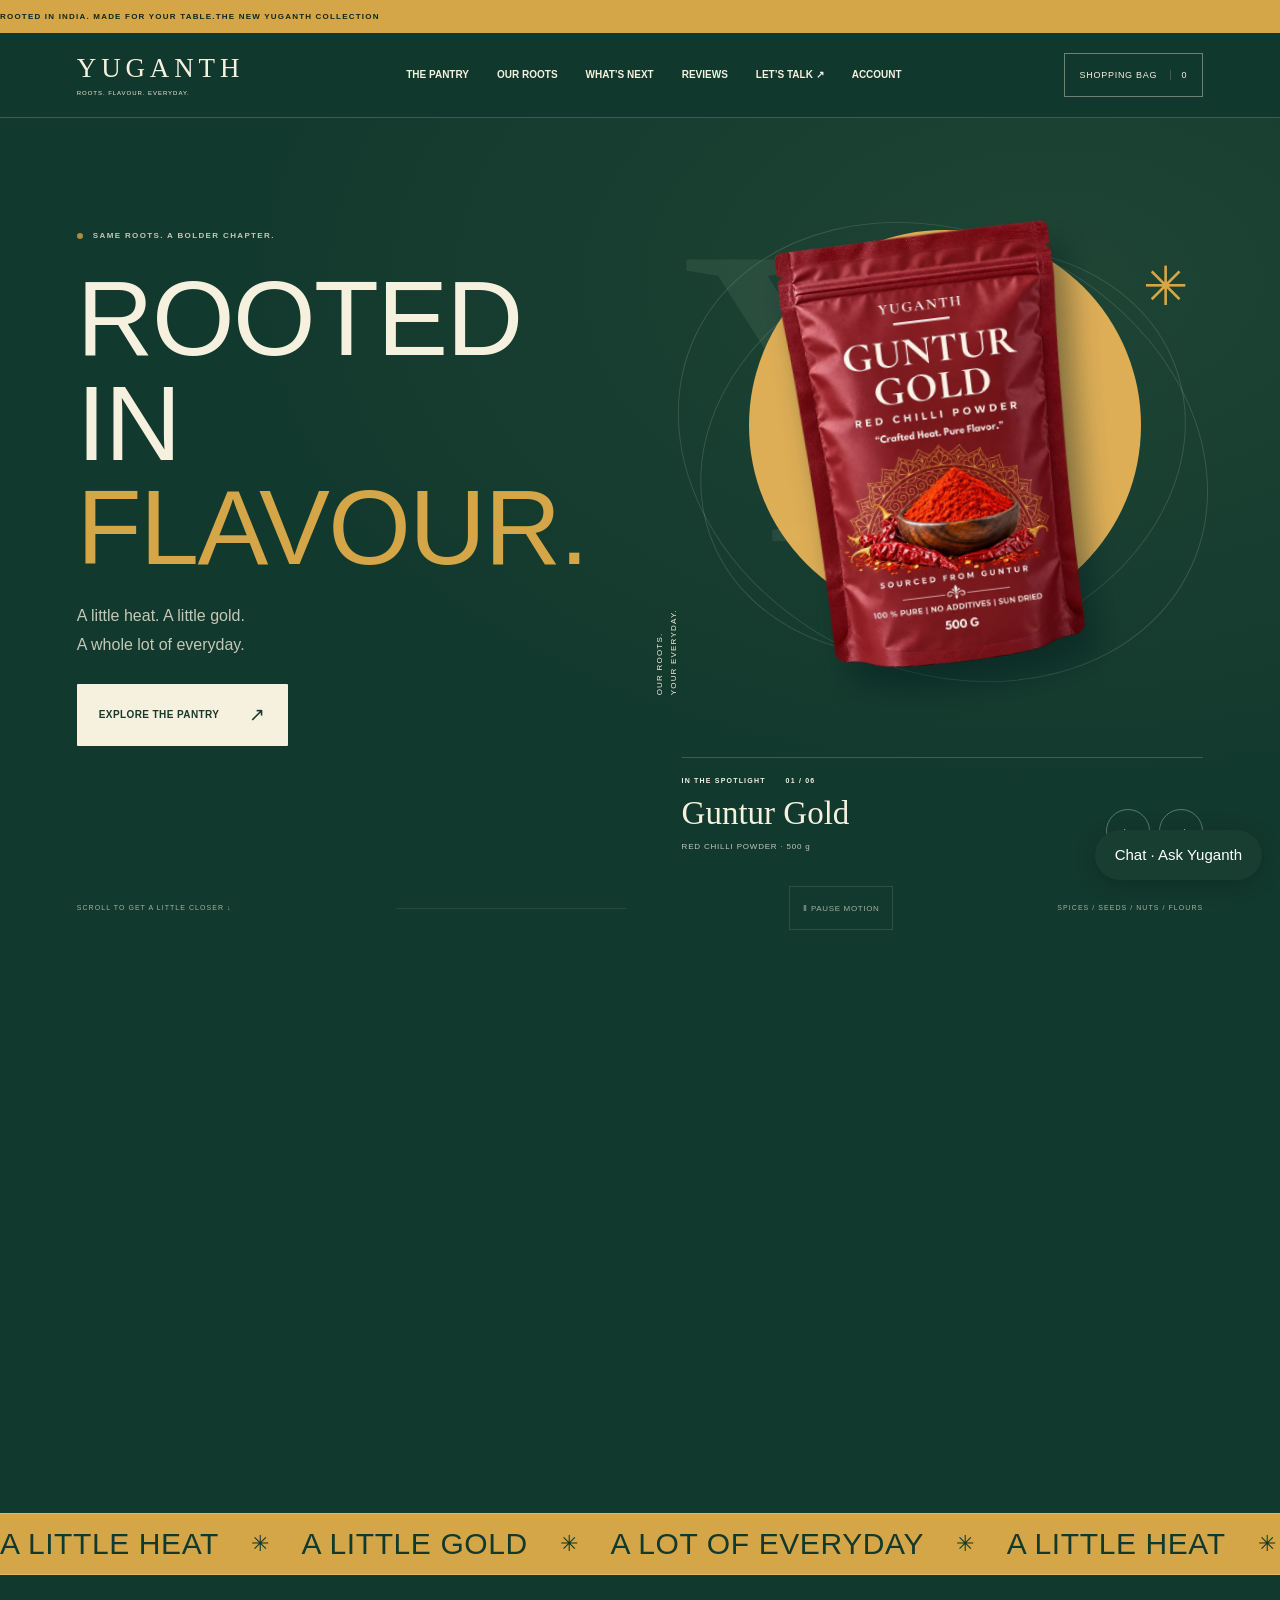
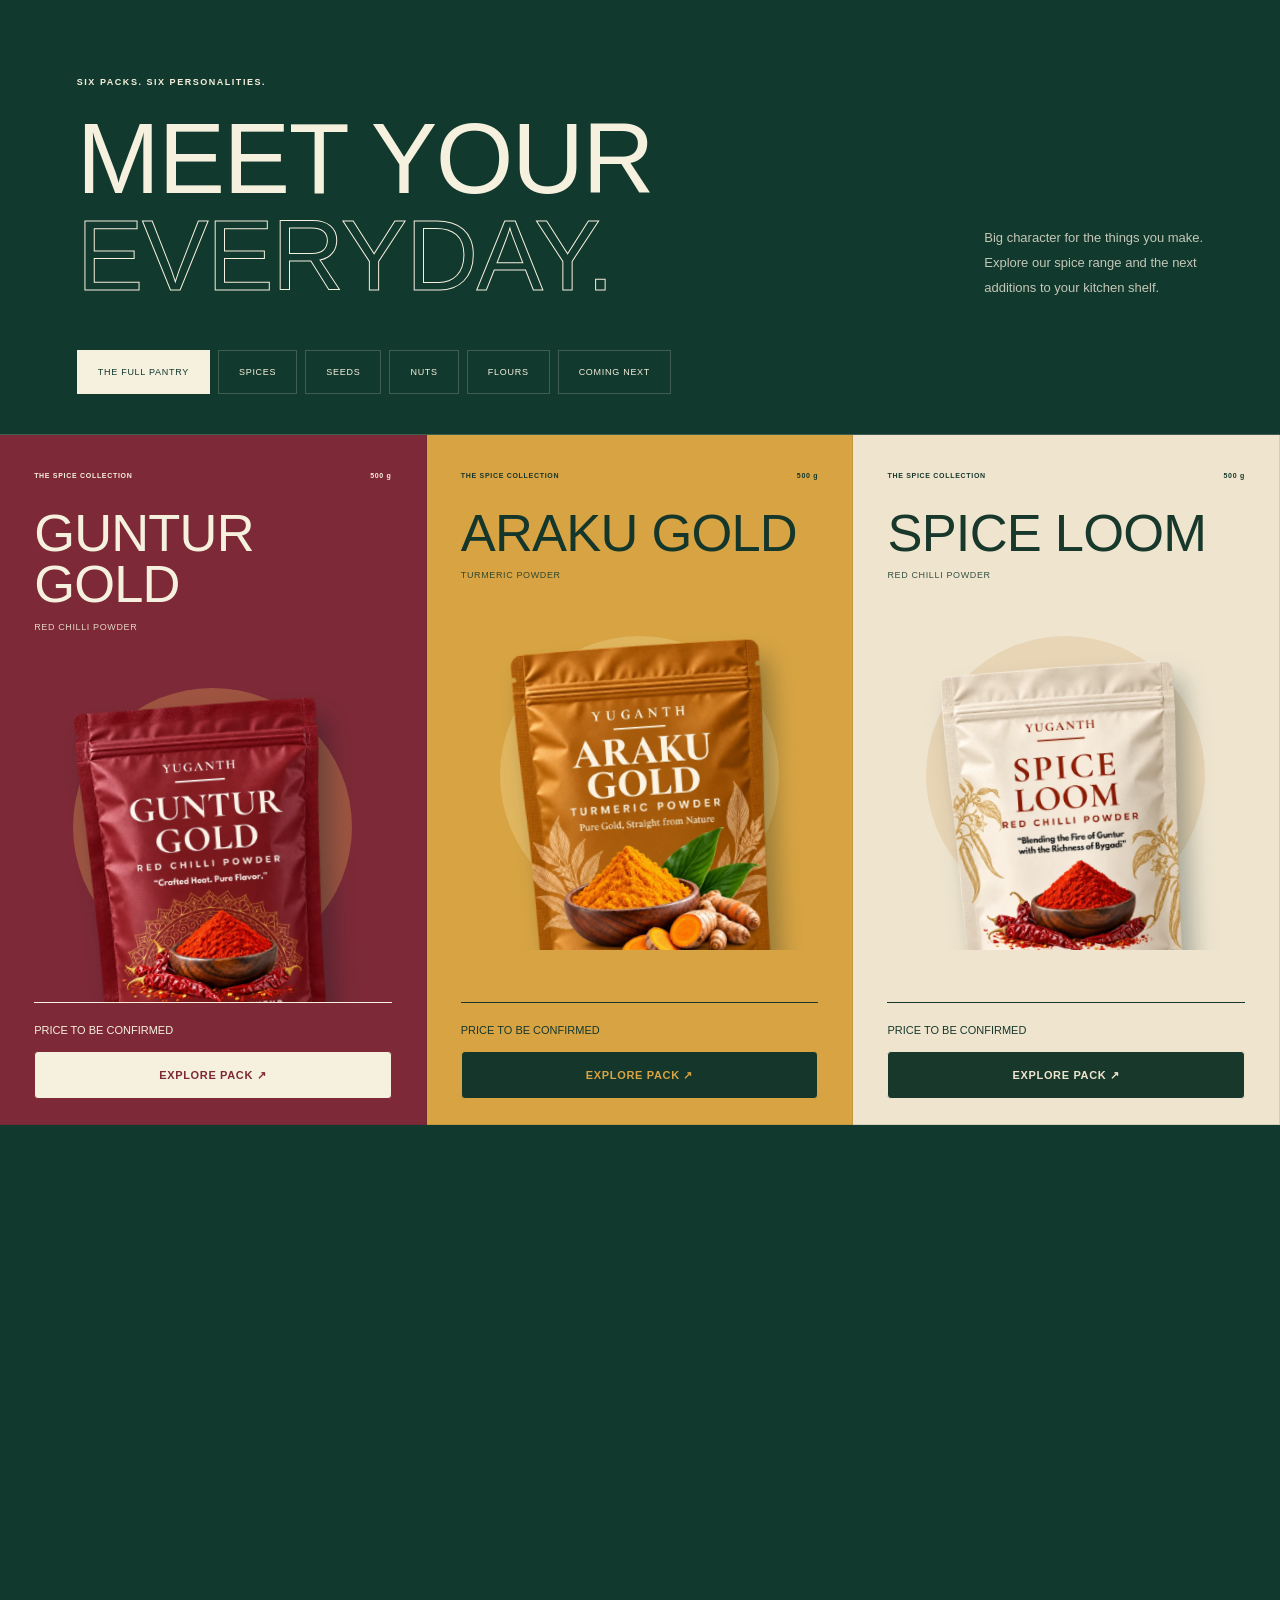
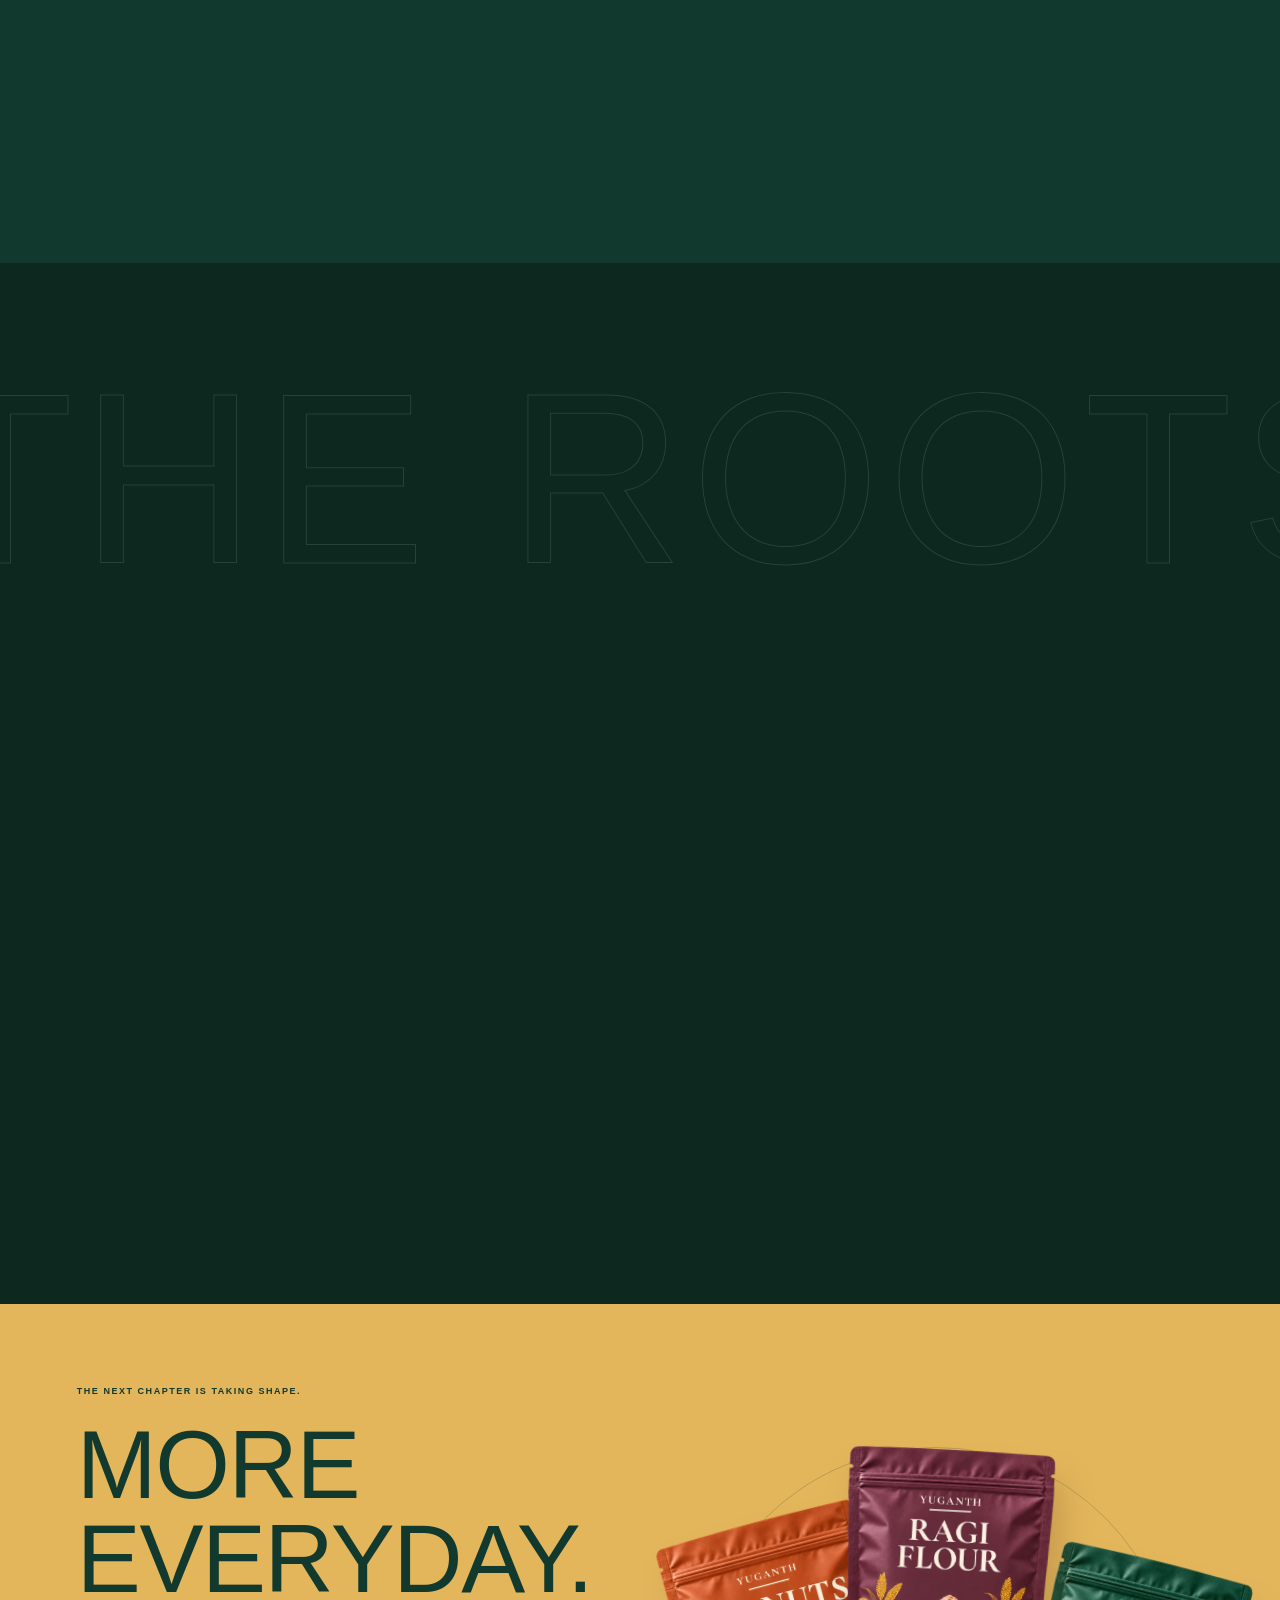
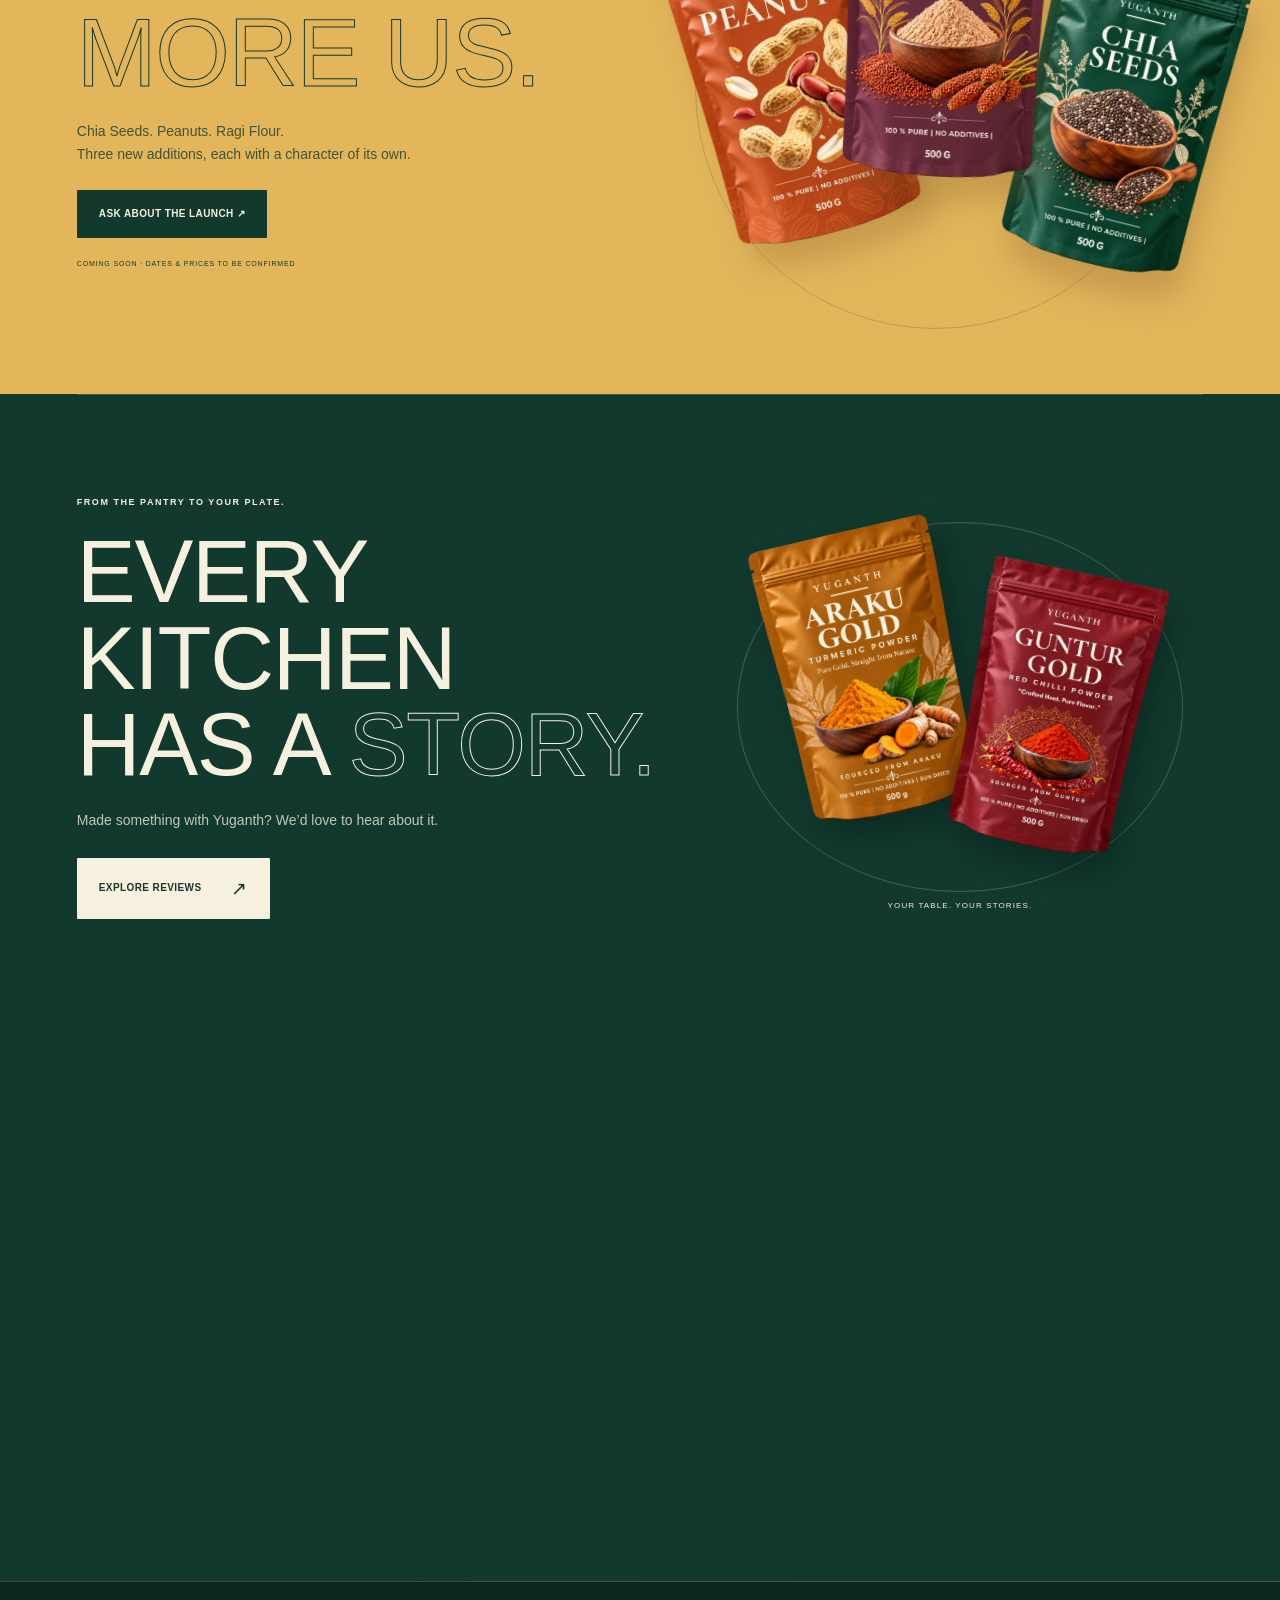
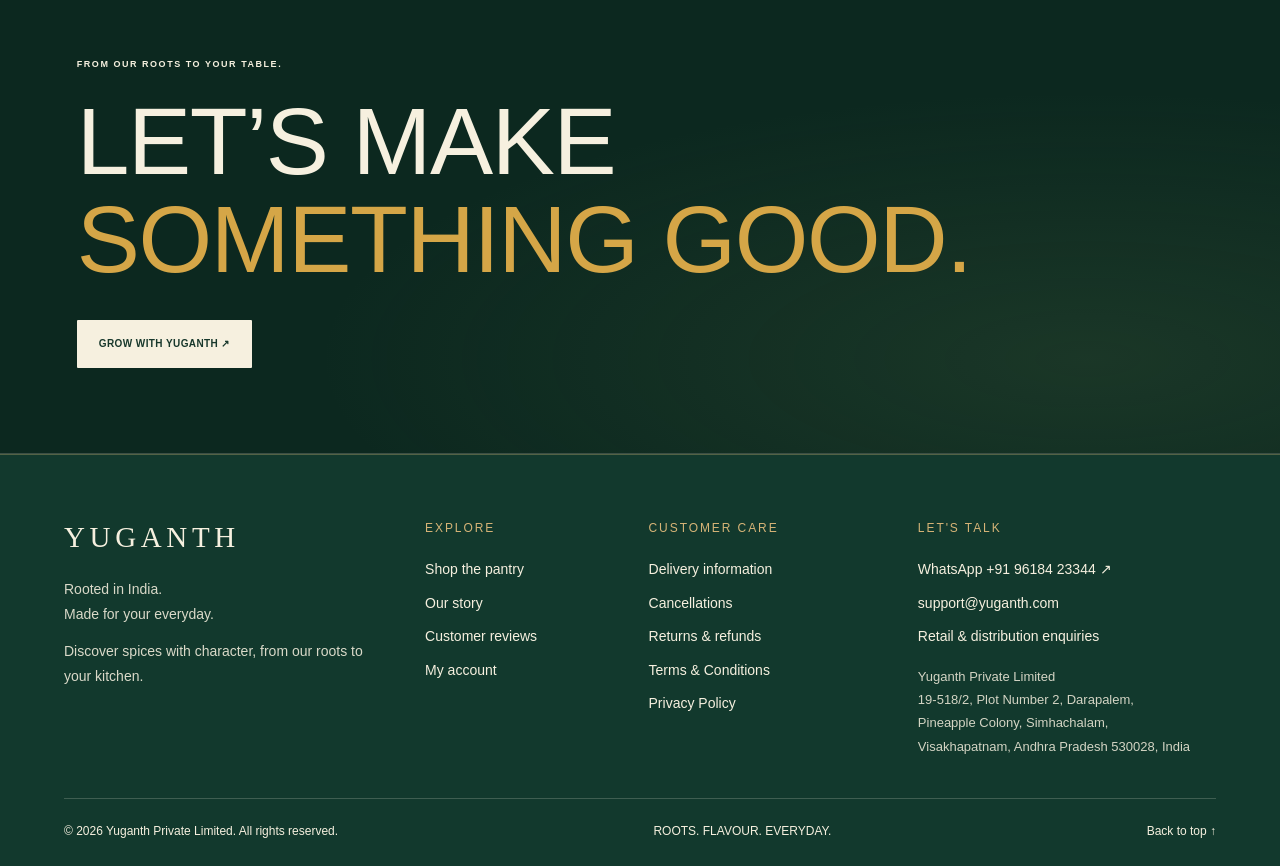
==== commit dba7f755: "Enable guest checkout and refine Yuganth footer, policies and motion" ====
--- a/public/index.html
+++ b/public/index.html
@@ -1,4 +1,4 @@
-<!doctype html><html lang="en"><head><meta charset="utf-8"><meta name="viewport" content="width=device-width,initial-scale=1"><meta name="robots" content="index,follow"><meta name="theme-color" content="#12392d"><title>Yuganth · Rooted in flavour</title><link rel="stylesheet" href="assets/style.css?v=single-gallery-20261029"></head><body>
+<!doctype html><html lang="en"><head><meta charset="utf-8"><meta name="viewport" content="width=device-width,initial-scale=1"><meta name="robots" content="index,follow"><meta name="theme-color" content="#12392d"><title>Yuganth · Rooted in flavour</title><link rel="stylesheet" href="assets/style.css?v=offers-profile-20261030"><link rel="stylesheet" href="assets/refinements.css?v=20261103"></head><body>
 <a class="skip" href="#range">Skip to the collection</a><div class="topline"><span>ROOTED IN INDIA. MADE FOR YOUR TABLE.</span><span>THE NEW YUGANTH COLLECTION</span></div>
 <header><a href="#top" class="brand" aria-label="Yuganth home">YUGANTH<span>ROOTS. FLAVOUR. EVERYDAY.</span></a><nav aria-label="Main navigation" id="nav"><a href="#range">THE PANTRY</a><a href="#roots">OUR ROOTS</a><a href="#next">WHAT’S NEXT</a><a href="#reviews">REVIEWS</a><a href="#contact">LET’S TALK ↗</a><a href="account.html" data-account-popup>ACCOUNT</a></nav><div class="header-buttons"><button id="listOpen" class="list-button" aria-label="Open shopping bag">SHOPPING BAG <span id="listCount">0</span></button><button id="menu" class="menu-button" aria-controls="nav" aria-expanded="false" aria-label="Open menu">☰</button></div></header>
 <main id="top"><section class="motion-area" aria-label="Yuganth product introduction"><div class="hero-scene"><div class="hero-grid"><div class="hero-copy"><p class="eyebrow"><i></i> SAME ROOTS. A BOLDER CHAPTER.</p><h1>ROOTED<br>IN <span>FLAVOUR.</span></h1><p class="hero-description">A little heat. A little gold.<br>A whole lot of everyday.</p><a class="button cream" href="#range">EXPLORE THE PANTRY <span>↗</span></a></div><div class="hero-art"><div class="orbit"></div><div class="orbit orbit-two"></div><span class="hero-disc"></span><span class="hero-back-word" aria-hidden="true">Y.</span><div id="heroTilt" class="hero-tilt"><img id="heroPack" src="assets/guntur-gold.webp" alt="Guntur Gold 500 g pack" width="800" height="1200" fetchpriority="high"></div><span class="art-note">OUR ROOTS.<br>YOUR EVERYDAY.</span><span class="art-plus" aria-hidden="true">✳</span></div><div class="hero-product"><div><span class="eyebrow">IN THE SPOTLIGHT <span id="heroIndex">01 / 06</span></span><h2 id="heroName">Guntur Gold</h2><p id="heroType">RED CHILLI POWDER · 500 g</p></div><div class="hero-controls"><button id="heroPrev" aria-label="Previous featured pack">←</button><button id="heroNext" aria-label="Next featured pack">→</button></div></div></div><div class="hero-bottom"><span>SCROLL TO GET A LITTLE CLOSER ↓</span><div class="scroll-line"><i id="scrollProgress"></i></div><button id="motionToggle" class="motion-toggle" aria-pressed="true">Ⅱ PAUSE MOTION</button><span>SPICES / SEEDS / NUTS / FLOURS</span></div></div></section>
@@ -7,7 +7,6 @@
 <section class="roots section" id="roots"><div class="roots-word" aria-hidden="true">THE ROOTS</div><div class="roots-grid wrap"><div class="roots-intro"><span class="eyebrow">A LITTLE OF HOME, IN EVERY PACK.</span><h2 class="display">GOOD FOOD.<br>FAMILIAR<br><span>FEELING.</span></h2><p>It’s the colour of a family curry. The recipe you come back to. The ingredients that become part of your everyday.</p><a href="mailto:business@yuganth.com" class="text-link">GET TO KNOW YUGANTH ↗</a></div><div class="roots-steps"><article><span class="step-no">01</span><div><span class="label">WHERE WE BEGIN</span><h3>AT THE ROOTS.</h3><p>Guntur Gold and Araku Gold carry their origins in their names. Spice Loom brings Guntur and Bygadi together.</p></div></article><article><span class="step-no">02</span><div><span class="label">WHAT WE CELEBRATE</span><h3>YOUR EVERYDAY.</h3><p>A pinch, a spoonful, a familiar recipe. A pantry that makes room for the way you love to cook.</p></div></article><article><span class="step-no">03</span><div><span class="label">WHAT COMES NEXT</span><h3>A GROWING FAMILY.</h3><p>Our spices are the beginning. Seeds, nuts and flours are joining the next chapter.</p></div></article></div></div></section>
 <section class="next-section" id="next"><div class="next-copy"><span class="eyebrow">THE NEXT CHAPTER IS TAKING SHAPE.</span><h2 class="display">MORE<br>EVERYDAY.<br><span class="outline">MORE US.</span></h2><p>Chia Seeds. Peanuts. Ragi Flour.<br>Three new additions, each with a character of its own.</p><a href="mailto:Support@yuganth.com?subject=Yuganth%20new%20product%20launches" class="button dark">ASK ABOUT THE LAUNCH ↗</a><span class="next-note">COMING SOON · DATES & PRICES TO BE CONFIRMED</span></div><div class="next-art"><span class="next-circle"></span><img class="next-one" src="assets/peanuts.webp" alt="Peanuts — coming soon" width="800" height="1200" loading="lazy"><img class="next-two" src="assets/ragi-flour.webp" alt="Ragi Flour — coming soon" width="800" height="1200" loading="lazy"><img class="next-three" src="assets/chia-seeds.webp" alt="Chia Seeds — coming soon" width="800" height="1200" loading="lazy"></div></section>
 <section class="review-teaser section wrap" id="reviewTeaser"><div><span class="eyebrow">FROM THE PANTRY TO YOUR PLATE.</span><h2 class="display">EVERY KITCHEN<br>HAS A <span class="outline">STORY.</span></h2><p>Made something with Yuganth? We’d love to hear about it.</p><a class="button cream" href="#reviews">EXPLORE REVIEWS <span>↗</span></a></div><div class="teaser-packs"><span class="teaser-ring"></span><img src="assets/araku-gold.webp" alt="Araku Gold pack" width="800" height="1200" loading="lazy"><img src="assets/guntur-gold.webp" alt="Guntur Gold pack" width="800" height="1200" loading="lazy"><span>YOUR TABLE. YOUR STORIES.</span></div></section><section class="questions section wrap"><div><span class="eyebrow">A FEW THINGS YOU MIGHT BE WONDERING.</span><h2 class="display">GOOD<br><span class="outline">QUESTIONS.</span></h2></div><div><details open><summary>WHAT’S IN THE NEW COLLECTION?</summary><p>Guntur Gold and Spice Loom red chilli powders, Araku Gold turmeric powder, Chia Seeds, Peanuts and Ragi Flour. All supplied new pack designs show 500 g.</p></details><details><summary>WHICH PRODUCTS ARE COMING NEXT?</summary><p>Chia Seeds, Peanuts and Ragi Flour are shown as coming soon in this concept. Launch dates, prices and final availability are still to be confirmed.</p></details><details><summary>HOW DO I PLACE AN ORDER?</summary><p>Choose a launched pack with a confirmed price and available stock, then open your shopping bag. Checkout opens once the store’s payment and delivery setup is ready.</p></details><details><summary>HOW CAN I CONTACT YUGANTH?</summary><p>Email <a href="mailto:Support@yuganth.com">Support@yuganth.com</a> for product enquiries or <a href="mailto:business@yuganth.com">business@yuganth.com</a> for distribution and retail.</p></details></div></section>
-<section class="contact" id="contact"><div class="wrap"><span class="eyebrow">FROM OUR ROOTS TO YOUR TABLE.</span><h2>LET’S MAKE<br><em>SOMETHING GOOD.</em></h2><a class="button cream" href="mailto:business@yuganth.com">GROW WITH YUGANTH ↗</a></div></section><section id="reviewsPage" hidden><div class="reviews-hero wrap section"><a class="review-back" href="#top">← BACK TO THE PANTRY</a><span class="eyebrow">A LITTLE OF HOME. A LOT TO SHARE.</span><h1>YOUR TABLE.<br><span class="outline">YOUR STORIES.</span></h1><div class="reviews-intro"><p>The dishes you make. The packs you reach for.<br>A space for honest experiences with Yuganth.</p><button class="button cream" id="writeReview">WRITE A REVIEW <span>↗</span></button></div><div class="reviews-hero-bottom"><span id="publishedCount">NO CUSTOMER REVIEWS PUBLISHED YET</span><span>GOOD FOOD STARTS A CONVERSATION.</span></div></div><div class="review-body section"><div class="wrap"><div class="review-toolbar"><h2>CUSTOMER REVIEWS</h2><div><label for="reviewProductFilter">Product<select id="reviewProductFilter"><option value="all">All products</option></select></label><label for="reviewRatingFilter">Rating<select id="reviewRatingFilter"><option value="all">All ratings</option><option value="5">5 stars</option><option value="4">4 stars</option><option value="3">3 stars</option><option value="2">2 stars</option><option value="1">1 star</option></select></label></div></div><div id="publishedReviews" aria-live="polite"></div><section class="draft-section" id="draftSection" hidden><span class="eyebrow">ONLY VISIBLE IN THIS BROWSER</span><h2>YOUR REVIEW DRAFT</h2><div id="draftCard"></div></section></div></div><div class="review-invitation wrap section"><span class="eyebrow">A PINCH, A PLATE, A FAVOURITE RECIPE.</span><h2 class="display">TELL US<br><span class="outline">WHAT YOU MADE.</span></h2><p>Your honest experience can help someone find their next pantry favourite.</p><button class="button cream" id="writeReviewBottom">START YOUR REVIEW ↗</button></div></section></main><nav aria-label="Legal information" style="display:flex;flex-wrap:wrap;justify-content:center;gap:12px 24px;padding:24px;font:14px/1.6 Arial,sans-serif"><a href="terms-and-conditions.html">Terms &amp; Conditions</a><a href="terms-and-conditions.html#section-8">Returns &amp; Refunds</a><a href="privacy-policy.html">Privacy Policy</a></nav>
-<footer class="wrap"><a href="#top" class="footer-brand">YUGANTH</a><div><a href="mailto:Support@yuganth.com">Support@yuganth.com</a><a href="tel:+919618423444">+91 96184 23444</a><span>Visakhapatnam, India</span><a href="#reviews">Customer reviews ↗</a></div><p>© 2026 Yuganth Private Limited<br>Rooted in flavour.</p><a class="back-top" href="#top" aria-label="Back to top">↑</a></footer>
-<dialog id="productDialog" aria-labelledby="dialogName"><button class="close" data-close aria-label="Close product details">×</button><div id="productDetails"></div></dialog><dialog id="listDialog" class="list-dialog" aria-labelledby="listTitle"><button class="close" data-close aria-label="Close pantry list">×</button><span class="eyebrow">YOUR YUGANTH BAG</span><h2 id="listTitle">A LITTLE<br>OF EVERYTHING.</h2><p>Review your packs before checkout.</p><div id="listItems"></div><button class="button dark" data-close>KEEP EXPLORING ↗</button></dialog><dialog id="reviewDialog" class="review-dialog" aria-labelledby="reviewDialogTitle"><button class="close" data-close aria-label="Close review form">×</button><span class="eyebrow">FROM YOUR KITCHEN, WITH CHARACTER.</span><h2 id="reviewDialogTitle">SHARE YOUR<br>YUGANTH STORY.</h2><p class="review-disclosure">Sign in to submit a review. Reviews appear after moderation. You can also save a private draft.</p><form id="reviewForm"><label for="reviewProduct">Which product?</label><select id="reviewProduct" name="product" required></select><fieldset class="rating-picker"><legend>Your rating</legend><div><label for="rating1"><input id="rating1" type="radio" name="rating" value="1" required><span>1 ★</span></label><label for="rating2"><input id="rating2" type="radio" name="rating" value="2" required><span>2 ★</span></label><label for="rating3"><input id="rating3" type="radio" name="rating" value="3" required><span>3 ★</span></label><label for="rating4"><input id="rating4" type="radio" name="rating" value="4" required><span>4 ★</span></label><label for="rating5"><input id="rating5" type="radio" name="rating" value="5" required><span>5 ★</span></label></div></fieldset><label for="reviewName">Display name</label><input id="reviewName" name="name" maxlength="80" autocomplete="nickname" placeholder="How should your name appear?" required><label for="reviewTitle">Review title</label><input id="reviewTitle" name="title" maxlength="100" placeholder="Give your experience a headline" required><label for="reviewText">Your experience</label><textarea id="reviewText" name="text" minlength="15" maxlength="1500" rows="5" placeholder="What did you make? How was the flavour?" required></textarea><p class="review-disclosure">Please avoid private details such as addresses, phone numbers or order numbers. Read our <a href="privacy-policy.html#section-11">review privacy notice</a> before submitting.</p><button class="button dark" type="submit">SAVE PRIVATE DRAFT ↗</button><button class="button dark" type="button" id="submitReview">SUBMIT FOR MODERATION ↗</button><a href="account.html">Sign in / create an account</a></form><p id="reviewFormMessage" role="status"></p></dialog><div class="toast" id="toast" role="status" aria-live="polite"></div><script src="assets/api.js"></script><script src="assets/cart.js"></script><script src="assets/app.js?v=single-gallery-20261029"></script><script src="assets/catalog-api.js?v=single-gallery-20261029"></script><script src="assets/auth-popup.js?v=ux-20261029"></script></body></html>
+<section class="contact" id="contact"><div class="wrap"><span class="eyebrow">FROM OUR ROOTS TO YOUR TABLE.</span><h2>LET’S MAKE<br><em>SOMETHING GOOD.</em></h2><a class="button cream" href="mailto:business@yuganth.com">GROW WITH YUGANTH ↗</a></div></section><section id="reviewsPage" hidden><div class="reviews-hero wrap section"><a class="review-back" href="#top">← BACK TO THE PANTRY</a><span class="eyebrow">A LITTLE OF HOME. A LOT TO SHARE.</span><h1>YOUR TABLE.<br><span class="outline">YOUR STORIES.</span></h1><div class="reviews-intro"><p>The dishes you make. The packs you reach for.<br>A space for honest experiences with Yuganth.</p><button class="button cream" id="writeReview">WRITE A REVIEW <span>↗</span></button></div><div class="reviews-hero-bottom"><span id="publishedCount">NO CUSTOMER REVIEWS PUBLISHED YET</span><span>GOOD FOOD STARTS A CONVERSATION.</span></div></div><div class="review-body section"><div class="wrap"><div class="review-toolbar"><h2>CUSTOMER REVIEWS</h2><div><label for="reviewProductFilter">Product<select id="reviewProductFilter"><option value="all">All products</option></select></label><label for="reviewRatingFilter">Rating<select id="reviewRatingFilter"><option value="all">All ratings</option><option value="5">5 stars</option><option value="4">4 stars</option><option value="3">3 stars</option><option value="2">2 stars</option><option value="1">1 star</option></select></label></div></div><div id="publishedReviews" aria-live="polite"></div><section class="draft-section" id="draftSection" hidden><span class="eyebrow">ONLY VISIBLE IN THIS BROWSER</span><h2>YOUR REVIEW DRAFT</h2><div id="draftCard"></div></section></div></div><div class="review-invitation wrap section"><span class="eyebrow">A PINCH, A PLATE, A FAVOURITE RECIPE.</span><h2 class="display">TELL US<br><span class="outline">WHAT YOU MADE.</span></h2><p>Your honest experience can help someone find their next pantry favourite.</p><button class="button cream" id="writeReviewBottom">START YOUR REVIEW ↗</button></div></section></main><footer class="site-footer"><div class="footer-grid"><section><a class="footer-wordmark" href="index.html">YUGANTH</a><p>Rooted in India.<br>Made for your everyday.</p><p>Discover spices with character, from our roots to your kitchen.</p></section><section><h2>Explore</h2><a href="index.html#range">Shop the pantry</a><a href="index.html#roots">Our story</a><a href="index.html#reviews">Customer reviews</a><a href="account.html">My account</a></section><section><h2>Customer care</h2><a href="terms-and-conditions.html#section-6">Delivery information</a><a href="terms-and-conditions.html#section-7">Cancellations</a><a href="terms-and-conditions.html#section-8">Returns &amp; refunds</a><a href="terms-and-conditions.html">Terms &amp; Conditions</a><a href="privacy-policy.html">Privacy Policy</a></section><section><h2>Let's talk</h2><a href="https://wa.me/919618423344" target="_blank" rel="noopener">WhatsApp +91 96184 23344 ↗</a><a href="mailto:support@yuganth.com">support@yuganth.com</a><a href="mailto:business@yuganth.com">Retail &amp; distribution enquiries</a><address>Yuganth Private Limited<br>19-518/2, Plot Number 2, Darapalem,<br>Pineapple Colony, Simhachalam,<br>Visakhapatnam, Andhra Pradesh 530028, India</address></section></div><div class="footer-bottom"><span>© 2026 Yuganth Private Limited. All rights reserved.</span><span>ROOTS. FLAVOUR. EVERYDAY.</span><a href="#top">Back to top ↑</a></div></footer>
 
+<dialog id="productDialog" aria-labelledby="dialogName"><button class="close" data-close aria-label="Close product details">×</button><div id="productDetails"></div></dialog><dialog id="listDialog" class="list-dialog" aria-labelledby="listTitle"><button class="close" data-close aria-label="Close pantry list">×</button><span class="eyebrow">YOUR YUGANTH BAG</span><h2 id="listTitle">A LITTLE<br>OF EVERYTHING.</h2><p>Review your packs before checkout.</p><div id="listItems"></div><button class="button dark" data-close>KEEP EXPLORING ↗</button></dialog><dialog id="reviewDialog" class="review-dialog" aria-labelledby="reviewDialogTitle"><button class="close" data-close aria-label="Close review form">×</button><span class="eyebrow">FROM YOUR KITCHEN, WITH CHARACTER.</span><h2 id="reviewDialogTitle">SHARE YOUR<br>YUGANTH STORY.</h2><p class="review-disclosure">Sign in to submit a review. Reviews appear after moderation. You can also save a private draft.</p><form id="reviewForm"><label for="reviewProduct">Which product?</label><select id="reviewProduct" name="product" required></select><fieldset class="rating-picker"><legend>Your rating</legend><div><label for="rating1"><input id="rating1" type="radio" name="rating" value="1" required><span>1 ★</span></label><label for="rating2"><input id="rating2" type="radio" name="rating" value="2" required><span>2 ★</span></label><label for="rating3"><input id="rating3" type="radio" name="rating" value="3" required><span>3 ★</span></label><label for="rating4"><input id="rating4" type="radio" name="rating" value="4" required><span>4 ★</span></label><label for="rating5"><input id="rating5" type="radio" name="rating" value="5" required><span>5 ★</span></label></div></fieldset><label for="reviewName">Display name</label><input id="reviewName" name="name" maxlength="80" autocomplete="nickname" placeholder="How should your name appear?" required><label for="reviewTitle">Review title</label><input id="reviewTitle" name="title" maxlength="100" placeholder="Give your experience a headline" required><label for="reviewText">Your experience</label><textarea id="reviewText" name="text" minlength="15" maxlength="1500" rows="5" placeholder="What did you make? How was the flavour?" required></textarea><p class="review-disclosure">Please avoid private details such as addresses, phone numbers or order numbers.</p><button class="button dark" type="submit">SAVE PRIVATE DRAFT ↗</button><button class="button dark" type="button" id="submitReview">SUBMIT FOR MODERATION ↗</button><a href="account.html">Sign in / create an account</a></form><p id="reviewFormMessage" role="status"></p></dialog><div class="toast" id="toast" role="status" aria-live="polite"></div><script src="assets/api.js?v=upload-feedback-20261029"></script><script src="assets/cart.js"></script><script src="assets/app.js?v=single-gallery-20261029"></script><script src="assets/catalog-api.js?v=offers-profile-20261030"></script><script src="assets/auth-popup.js?v=compact-20261030"></script><script src="assets/assistant.js?v=20261029"></script><script src="assets/refinements.js?v=20261103"></script></body></html>
--- a/public/assets/refinements.css
+++ b/public/assets/refinements.css
@@ -0,0 +1,26 @@
+:root{--y-forest:#12392d;--y-cream:#f6f0df;--y-gold:#d6b477}
+.site-footer{display:block!important;width:100%;max-width:none!important;margin:0!important;padding:64px max(5vw,24px) 24px!important;background:var(--y-forest);color:var(--y-cream);border-top:1px solid #d6b47755;font:15px/1.75 Arial,sans-serif;text-align:left}
+.site-footer .footer-grid{display:grid;grid-template-columns:1.4fr .8fr 1fr 1.3fr;gap:40px;max-width:1320px;margin:auto}
+.site-footer h2{font:12px/1.5 Arial,sans-serif;letter-spacing:.16em;text-transform:uppercase;color:var(--y-gold);margin:0 0 20px}
+.site-footer a{display:block;color:inherit;text-decoration:none;margin:9px 0;font-size:14px;letter-spacing:0;text-transform:none;overflow-wrap:anywhere}
+.site-footer a:hover,.site-footer a:focus-visible{color:var(--y-gold);text-decoration:underline;text-underline-offset:5px}
+.site-footer .footer-wordmark{font:29px/1.3 Georgia,serif;letter-spacing:.16em;margin:0 0 20px}
+.site-footer p{font:14px/1.8 Arial,sans-serif;color:var(--y-cream);max-width:300px;margin:12px 0;opacity:.88}
+.site-footer address{font:13px/1.8 Arial,sans-serif;font-style:normal;opacity:.85;margin-top:16px}
+.site-footer .footer-bottom{display:flex;flex-direction:row;justify-content:space-between;gap:20px;flex-wrap:wrap;max-width:1320px;margin:40px auto 0;padding-top:22px;border-top:1px solid #f6f0df33;font:12px/1.7 Arial,sans-serif}
+.site-footer .footer-bottom a{font-size:12px;margin:0}.site-footer .footer-grid section{min-width:0}
+.guest-note{border:1px solid #12392d22;background:#e8eddf;padding:18px 22px;border-radius:8px}.checkout-account{flex-wrap:wrap}.checkout-account a{font-size:13px}
+.purchase-consent{display:flex!important;align-items:flex-start;gap:12px;margin:22px 0!important;font:14px/1.65 Arial,sans-serif!important;text-transform:none!important;letter-spacing:0!important}
+.purchase-consent input{width:19px!important;height:19px!important;min-height:19px!important;flex:0 0 19px;margin:4px 0 0!important;accent-color:var(--y-forest)}
+.purchase-consent a{text-decoration:underline}.order-confirmation{padding:24px;border:1px solid #b9c7b3;border-radius:8px;background:#eef1e5;margin-top:24px;overflow-wrap:anywhere}.order-confirmation h2{font:28px/1.2 Georgia,serif}.order-confirmation a{display:inline-block;margin:12px 18px 0 0}.order-confirmation .order-reference{font:13px/1.8 monospace;user-select:all}
+html{scroll-behavior:smooth;overflow-x:clip}a:focus-visible,button:focus-visible,input:focus-visible{outline:3px solid #bd9154;outline-offset:4px}
+.product-card img{transition:transform .45s ease,filter .45s ease}.product-card:hover img{transform:translateY(-6px) scale(1.025);filter:drop-shadow(0 18px 20px #12392d22)}
+.button,button{transition:background-color .2s ease,box-shadow .2s ease}.button:hover{box-shadow:0 8px 22px #102b211a}
+.soft-reveal{animation:soft-arrive .65s ease both}.soft-reveal.is-visible{animation:soft-arrive .65s ease both}@keyframes soft-arrive{from{opacity:.5;transform:translateY(12px)}to{opacity:1;transform:none}}
+.policy-page header{position:relative;overflow:hidden}.policy-page header:after{content:'';position:absolute;right:8%;top:-120px;width:320px;height:320px;border:1px solid #d6b47733;border-radius:50%;pointer-events:none}
+.policy-page .policy-title{padding:20px 0 30px;border-bottom:1px solid #d8d0be;margin-bottom:36px}.policy-page .policy-title h1{max-width:780px}.policy-page main{max-width:1320px}
+.policy-layout{display:grid;grid-template-columns:260px minmax(0,1fr);gap:64px;align-items:start}.policy-layout .toc{display:flex;flex-direction:column;position:sticky;top:24px;margin:0;padding:18px 0;gap:12px;max-height:85vh;overflow:auto;font-size:13px}.policy-content{min-width:0}.policy-content section:first-child h2{margin-top:0}.policy-content h2{padding-bottom:12px;border-bottom:1px solid #d6b47766}.policy-content p{font-size:17px;line-height:1.85}.policy-content .contact{border-left:3px solid #b18c50;padding:25px}.policy-page .meta{max-width:700px}
+@media(max-width:950px){.site-footer .footer-grid{grid-template-columns:1fr 1fr;gap:32px}.policy-layout{grid-template-columns:1fr;gap:32px}.policy-layout .toc{position:static;max-height:none;display:grid;grid-template-columns:1fr 1fr}}
+@media(max-width:560px){.site-footer{padding:44px 24px 24px!important}.site-footer .footer-grid{grid-template-columns:1fr;gap:28px}.site-footer h2{margin-bottom:10px}.site-footer p{max-width:none}.site-footer .footer-bottom{margin-top:28px;gap:10px}.policy-layout .toc{grid-template-columns:1fr}.policy-page .policy-title{padding-top:8px}.policy-content p{font-size:16px}}
+@media(prefers-reduced-motion:reduce){html{scroll-behavior:auto}*,*:before,*:after{animation:none!important;transition:none!important}.soft-reveal{opacity:1;transform:none}.product-card:hover img{transform:none}}
+@media print{.site-footer,.policy-layout .toc{display:none!important}.policy-layout{display:block}.policy-content p{font-size:11pt}.soft-reveal{animation:none;opacity:1;transform:none}}
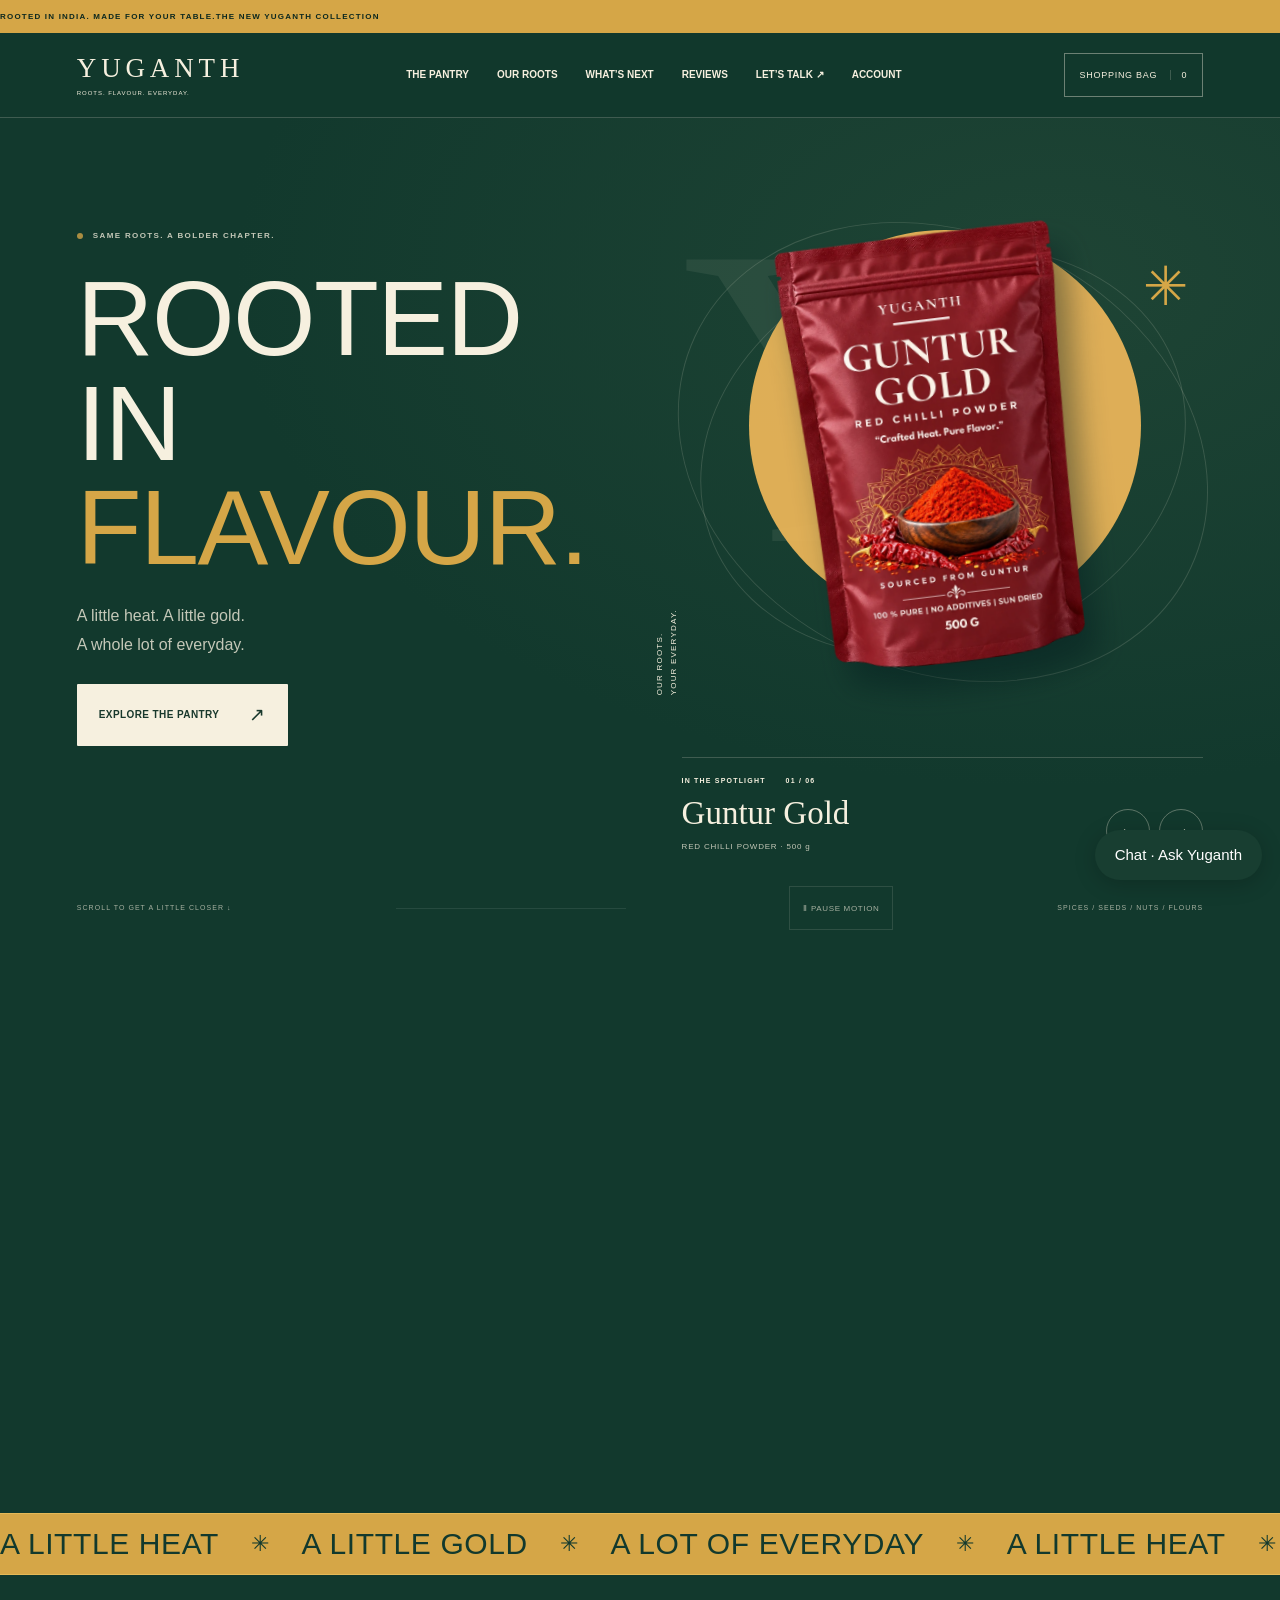
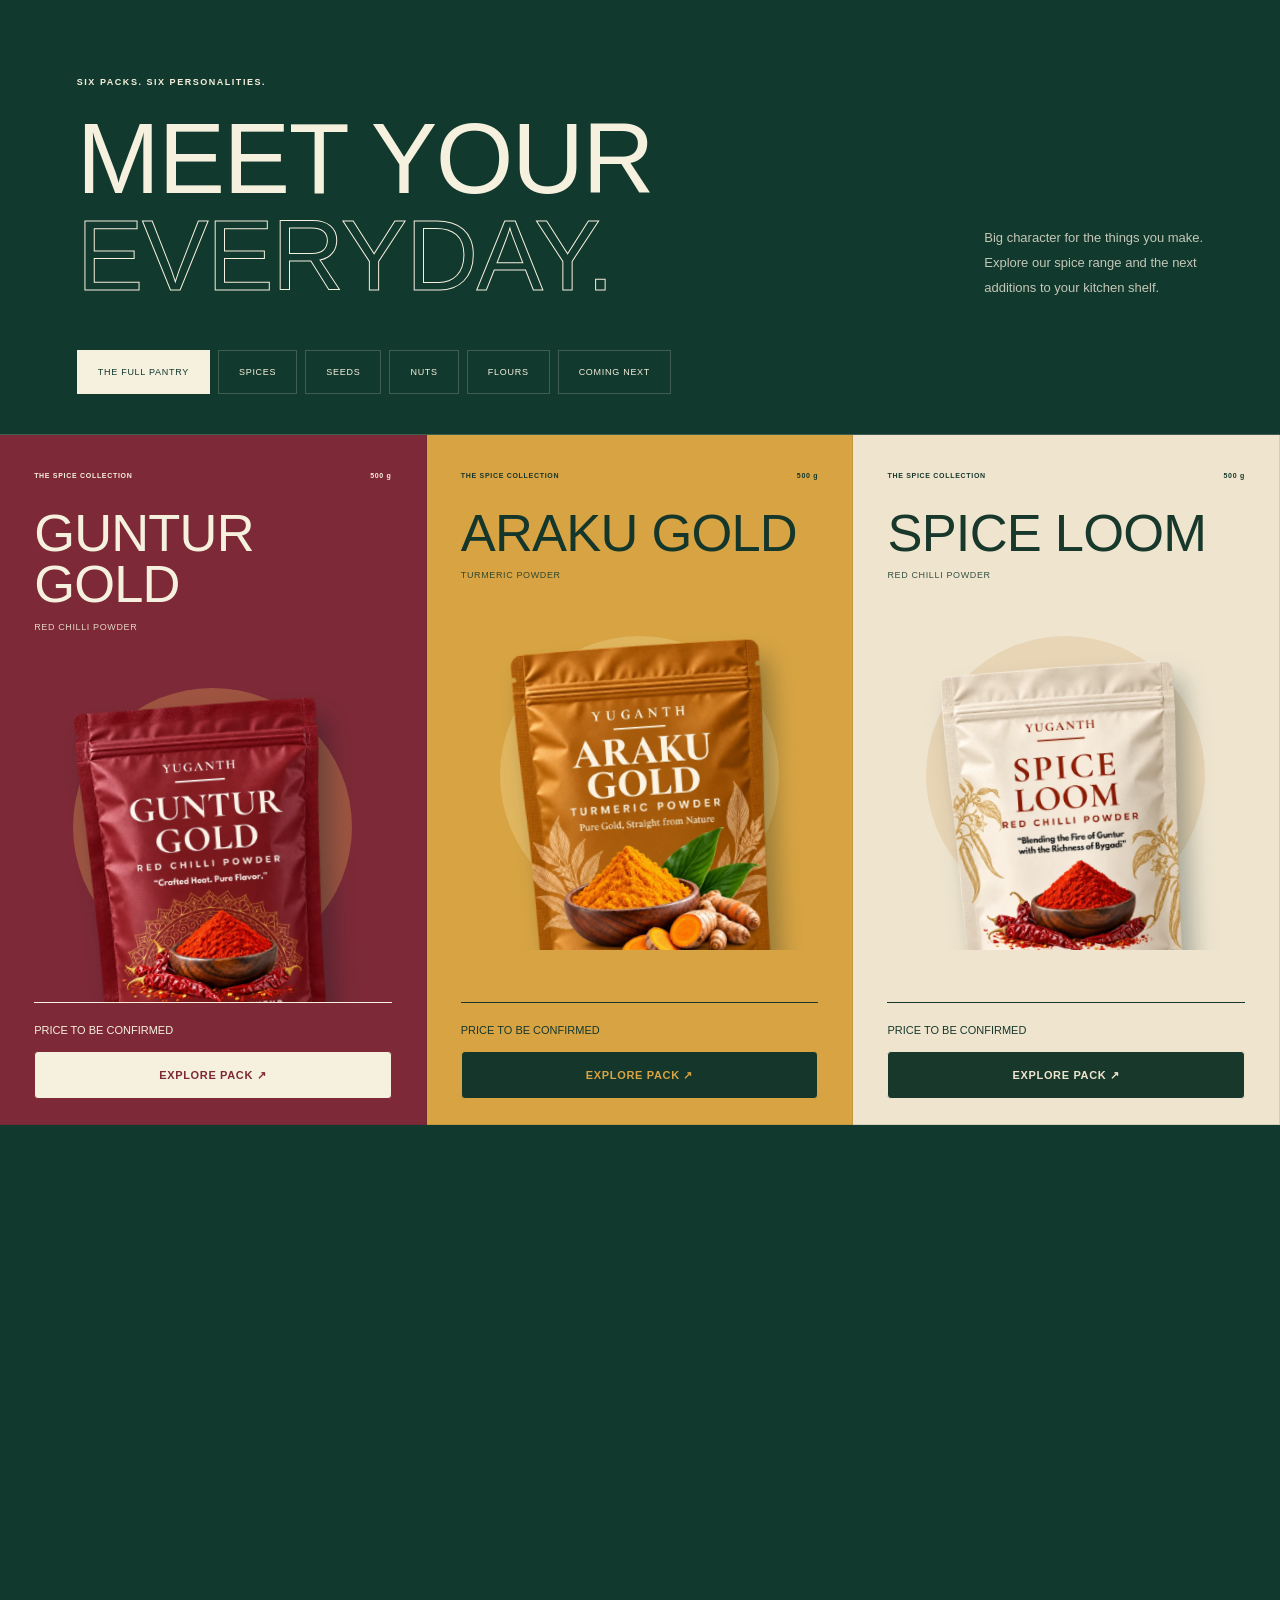
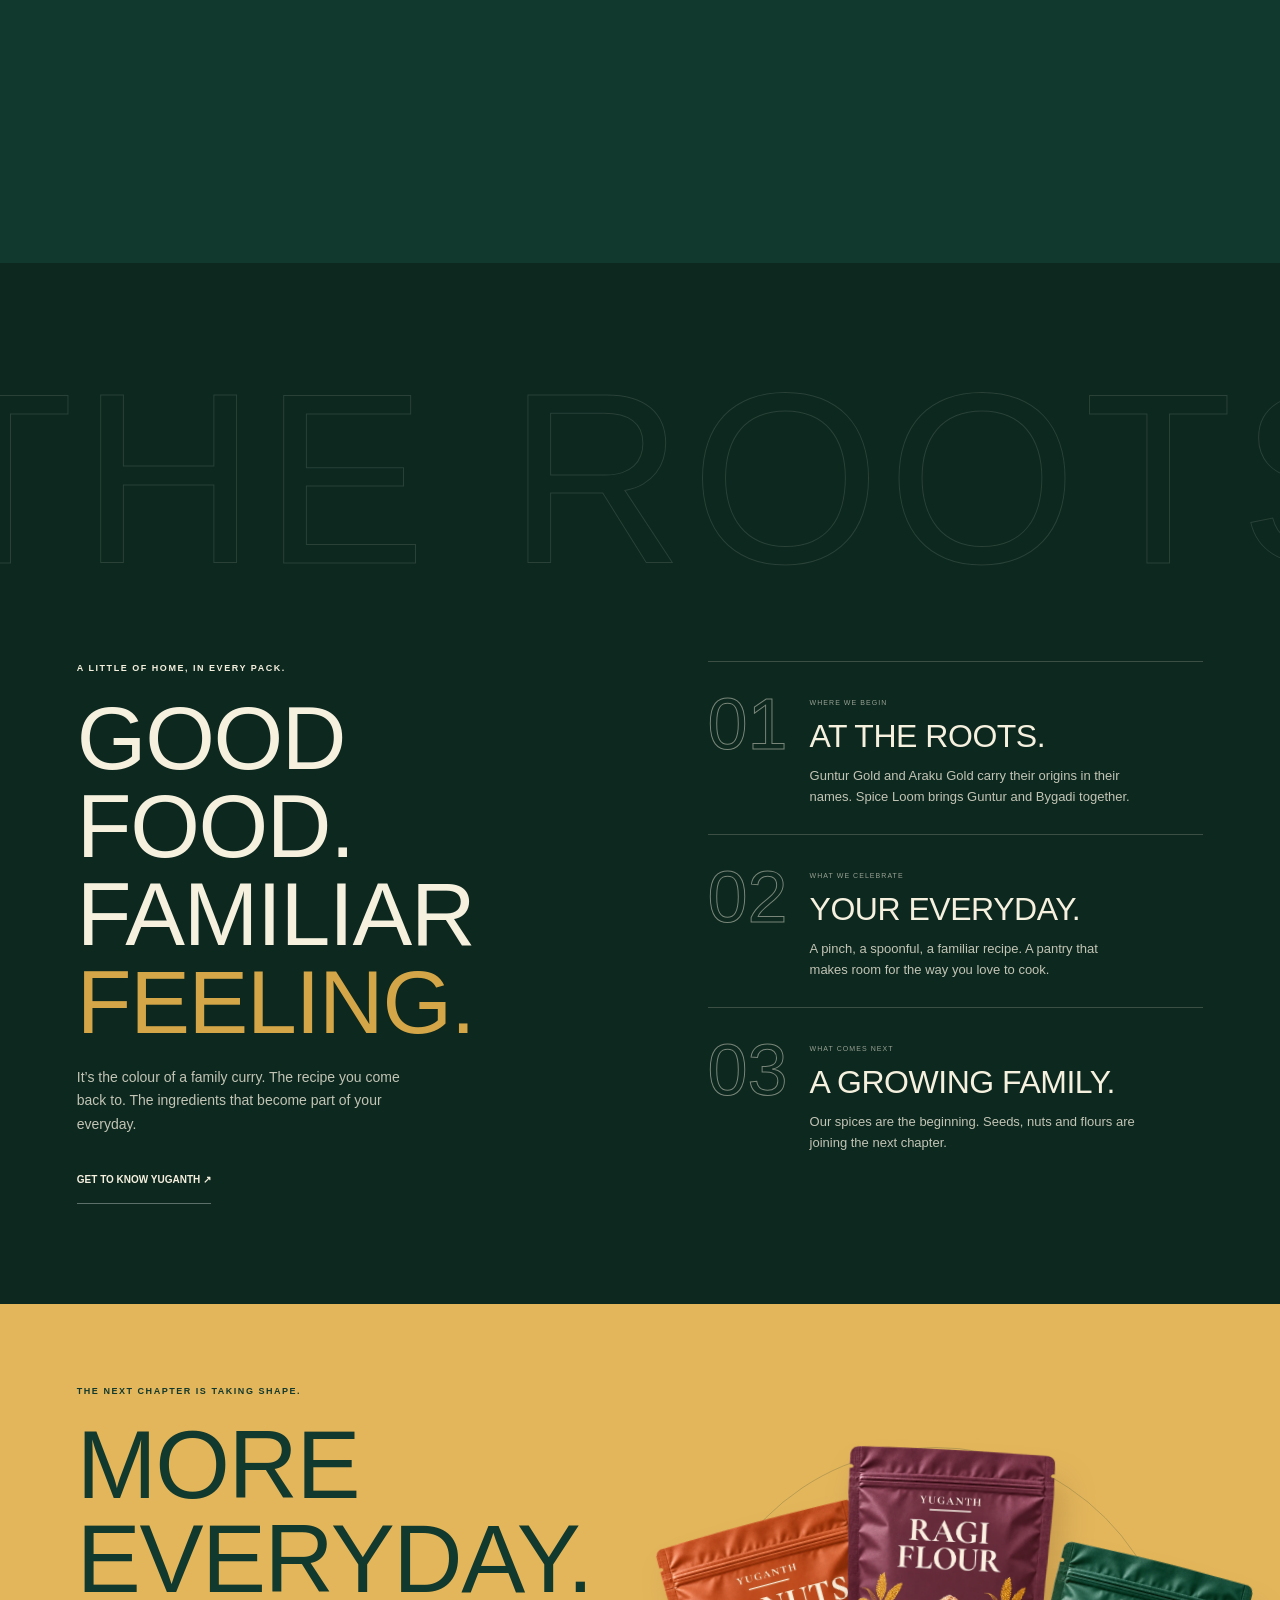
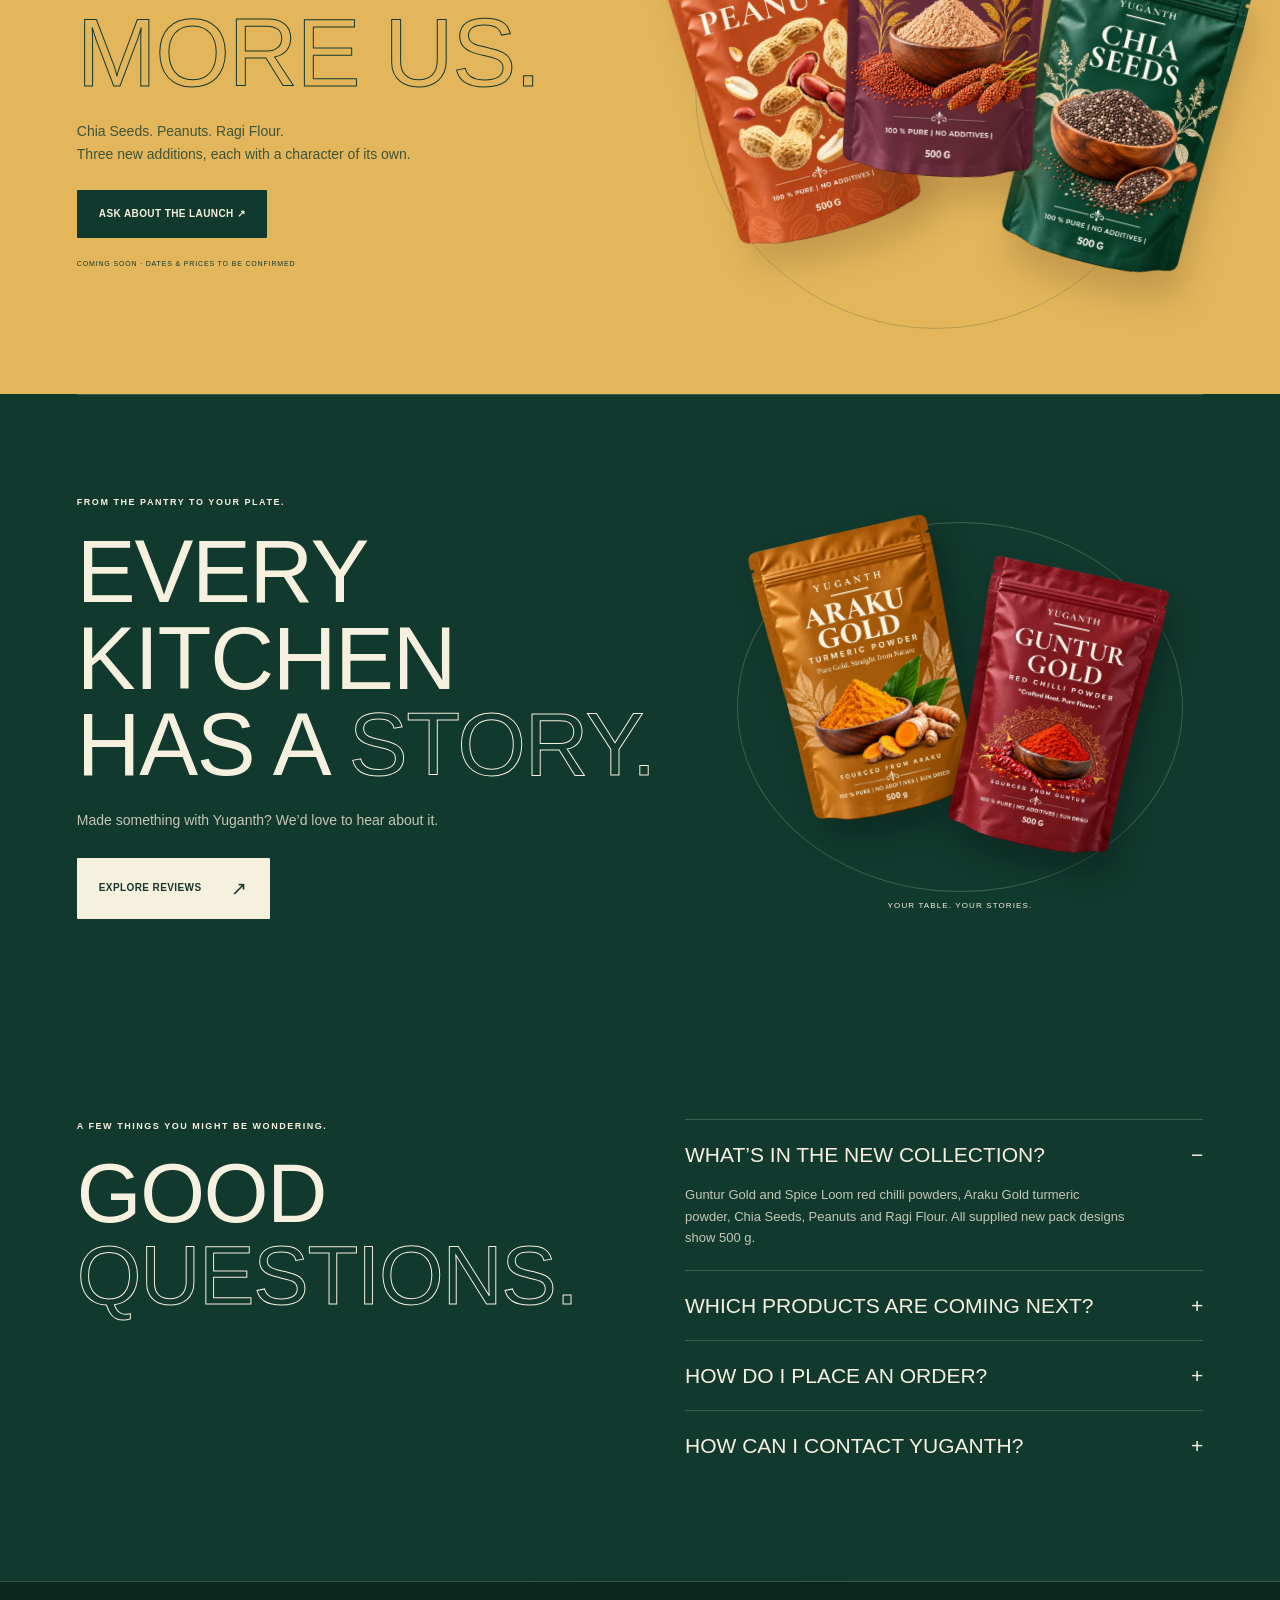
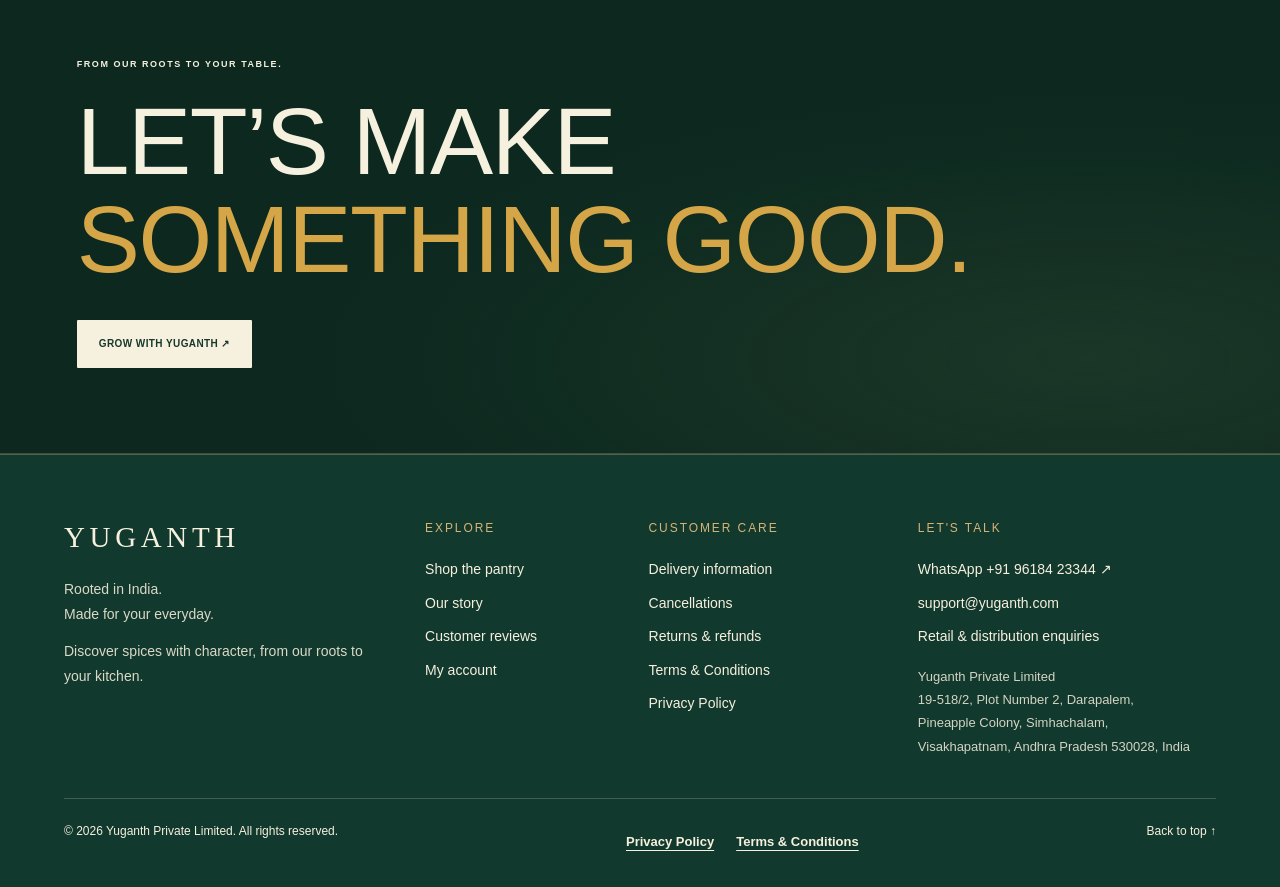
==== commit e2c0fb74: "Make footer styling self-contained and expose clear policy links" ====
--- a/public/index.html
+++ b/public/index.html
@@ -1,4 +1,33 @@
-<!doctype html><html lang="en"><head><meta charset="utf-8"><meta name="viewport" content="width=device-width,initial-scale=1"><meta name="robots" content="index,follow"><meta name="theme-color" content="#12392d"><title>Yuganth · Rooted in flavour</title><link rel="stylesheet" href="assets/style.css?v=offers-profile-20261030"><link rel="stylesheet" href="assets/refinements.css?v=20261103"></head><body>
+<!doctype html><html lang="en"><head><meta charset="utf-8"><meta name="viewport" content="width=device-width,initial-scale=1"><meta name="robots" content="index,follow"><meta name="theme-color" content="#12392d"><title>Yuganth · Rooted in flavour</title><link rel="stylesheet" href="assets/style.css?v=offers-profile-20261030"><style id="yuganth-refinements">:root{--y-forest:#12392d;--y-cream:#f6f0df;--y-gold:#d6b477}
+.site-footer{display:block!important;width:100%;max-width:none!important;margin:0!important;padding:64px max(5vw,24px) 24px!important;background:var(--y-forest);color:var(--y-cream);border-top:1px solid #d6b47755;font:15px/1.75 Arial,sans-serif;text-align:left}
+.site-footer .footer-grid{display:grid;grid-template-columns:1.4fr .8fr 1fr 1.3fr;gap:40px;max-width:1320px;margin:auto}
+.site-footer h2{font:12px/1.5 Arial,sans-serif;letter-spacing:.16em;text-transform:uppercase;color:var(--y-gold);margin:0 0 20px}
+.site-footer a{display:block;color:inherit;text-decoration:none;margin:9px 0;font-size:14px;letter-spacing:0;text-transform:none;overflow-wrap:anywhere}
+.site-footer a:hover,.site-footer a:focus-visible{color:var(--y-gold);text-decoration:underline;text-underline-offset:5px}
+.site-footer .footer-wordmark{font:29px/1.3 Georgia,serif;letter-spacing:.16em;margin:0 0 20px}
+.site-footer p{font:14px/1.8 Arial,sans-serif;color:var(--y-cream);max-width:300px;margin:12px 0;opacity:.88}
+.site-footer address{font:13px/1.8 Arial,sans-serif;font-style:normal;opacity:.85;margin-top:16px}
+.site-footer .footer-bottom{display:flex;flex-direction:row;justify-content:space-between;gap:20px;flex-wrap:wrap;max-width:1320px;margin:40px auto 0;padding-top:22px;border-top:1px solid #f6f0df33;font:12px/1.7 Arial,sans-serif}
+.site-footer .footer-bottom a{font-size:12px;margin:0}.site-footer .footer-grid section{min-width:0}
+.guest-note{border:1px solid #12392d22;background:#e8eddf;padding:18px 22px;border-radius:8px}.checkout-account{flex-wrap:wrap}.checkout-account a{font-size:13px}
+.purchase-consent{display:flex!important;align-items:flex-start;gap:12px;margin:22px 0!important;font:14px/1.65 Arial,sans-serif!important;text-transform:none!important;letter-spacing:0!important}
+.purchase-consent input{width:19px!important;height:19px!important;min-height:19px!important;flex:0 0 19px;margin:4px 0 0!important;accent-color:var(--y-forest)}
+.purchase-consent a{text-decoration:underline}.order-confirmation{padding:24px;border:1px solid #b9c7b3;border-radius:8px;background:#eef1e5;margin-top:24px;overflow-wrap:anywhere}.order-confirmation h2{font:28px/1.2 Georgia,serif}.order-confirmation a{display:inline-block;margin:12px 18px 0 0}.order-confirmation .order-reference{font:13px/1.8 monospace;user-select:all}
+html{scroll-behavior:smooth;overflow-x:clip}a:focus-visible,button:focus-visible,input:focus-visible{outline:3px solid #bd9154;outline-offset:4px}
+.product-card img{transition:transform .45s ease,filter .45s ease}.product-card:hover img{transform:translateY(-6px) scale(1.025);filter:drop-shadow(0 18px 20px #12392d22)}
+.button,button{transition:background-color .2s ease,box-shadow .2s ease}.button:hover{box-shadow:0 8px 22px #102b211a}
+.soft-reveal{animation:soft-arrive .65s ease both}.soft-reveal.is-visible{animation:soft-arrive .65s ease both}@keyframes soft-arrive{from{opacity:.5;transform:translateY(12px)}to{opacity:1;transform:none}}
+.policy-page header{position:relative;overflow:hidden}.policy-page header:after{content:'';position:absolute;right:8%;top:-120px;width:320px;height:320px;border:1px solid #d6b47733;border-radius:50%;pointer-events:none}
+.policy-page .policy-title{padding:20px 0 30px;border-bottom:1px solid #d8d0be;margin-bottom:36px}.policy-page .policy-title h1{max-width:780px}.policy-page main{max-width:1320px}
+.policy-layout{display:grid;grid-template-columns:260px minmax(0,1fr);gap:64px;align-items:start}.policy-layout .toc{display:flex;flex-direction:column;position:sticky;top:24px;margin:0;padding:18px 0;gap:12px;max-height:85vh;overflow:auto;font-size:13px}.policy-content{min-width:0}.policy-content section:first-child h2{margin-top:0}.policy-content h2{padding-bottom:12px;border-bottom:1px solid #d6b47766}.policy-content p{font-size:17px;line-height:1.85}.policy-content .contact{border-left:3px solid #b18c50;padding:25px}.policy-page .meta{max-width:700px}
+@media(max-width:950px){.site-footer .footer-grid{grid-template-columns:1fr 1fr;gap:32px}.policy-layout{grid-template-columns:1fr;gap:32px}.policy-layout .toc{position:static;max-height:none;display:grid;grid-template-columns:1fr 1fr}}
+@media(max-width:560px){.site-footer{padding:44px 24px 24px!important}.site-footer .footer-grid{grid-template-columns:1fr;gap:28px}.site-footer h2{margin-bottom:10px}.site-footer p{max-width:none}.site-footer .footer-bottom{margin-top:28px;gap:10px}.policy-layout .toc{grid-template-columns:1fr}.policy-page .policy-title{padding-top:8px}.policy-content p{font-size:16px}}
+@media(prefers-reduced-motion:reduce){html{scroll-behavior:auto}*,*:before,*:after{animation:none!important;transition:none!important}.soft-reveal{opacity:1;transform:none}.product-card:hover img{transform:none}}
+@media print{.site-footer,.policy-layout .toc{display:none!important}.policy-layout{display:block}.policy-content p{font-size:11pt}.soft-reveal{animation:none;opacity:1;transform:none}}
+
+.embedded-account .site-footer{display:none!important}
+.site-footer .footer-legal{display:flex;flex-direction:row;flex-wrap:wrap;gap:10px 22px}.site-footer .footer-legal a{margin:0;font-size:13px;text-decoration:underline;text-underline-offset:4px}
+</style></head><body>
 <a class="skip" href="#range">Skip to the collection</a><div class="topline"><span>ROOTED IN INDIA. MADE FOR YOUR TABLE.</span><span>THE NEW YUGANTH COLLECTION</span></div>
 <header><a href="#top" class="brand" aria-label="Yuganth home">YUGANTH<span>ROOTS. FLAVOUR. EVERYDAY.</span></a><nav aria-label="Main navigation" id="nav"><a href="#range">THE PANTRY</a><a href="#roots">OUR ROOTS</a><a href="#next">WHAT’S NEXT</a><a href="#reviews">REVIEWS</a><a href="#contact">LET’S TALK ↗</a><a href="account.html" data-account-popup>ACCOUNT</a></nav><div class="header-buttons"><button id="listOpen" class="list-button" aria-label="Open shopping bag">SHOPPING BAG <span id="listCount">0</span></button><button id="menu" class="menu-button" aria-controls="nav" aria-expanded="false" aria-label="Open menu">☰</button></div></header>
 <main id="top"><section class="motion-area" aria-label="Yuganth product introduction"><div class="hero-scene"><div class="hero-grid"><div class="hero-copy"><p class="eyebrow"><i></i> SAME ROOTS. A BOLDER CHAPTER.</p><h1>ROOTED<br>IN <span>FLAVOUR.</span></h1><p class="hero-description">A little heat. A little gold.<br>A whole lot of everyday.</p><a class="button cream" href="#range">EXPLORE THE PANTRY <span>↗</span></a></div><div class="hero-art"><div class="orbit"></div><div class="orbit orbit-two"></div><span class="hero-disc"></span><span class="hero-back-word" aria-hidden="true">Y.</span><div id="heroTilt" class="hero-tilt"><img id="heroPack" src="assets/guntur-gold.webp" alt="Guntur Gold 500 g pack" width="800" height="1200" fetchpriority="high"></div><span class="art-note">OUR ROOTS.<br>YOUR EVERYDAY.</span><span class="art-plus" aria-hidden="true">✳</span></div><div class="hero-product"><div><span class="eyebrow">IN THE SPOTLIGHT <span id="heroIndex">01 / 06</span></span><h2 id="heroName">Guntur Gold</h2><p id="heroType">RED CHILLI POWDER · 500 g</p></div><div class="hero-controls"><button id="heroPrev" aria-label="Previous featured pack">←</button><button id="heroNext" aria-label="Next featured pack">→</button></div></div></div><div class="hero-bottom"><span>SCROLL TO GET A LITTLE CLOSER ↓</span><div class="scroll-line"><i id="scrollProgress"></i></div><button id="motionToggle" class="motion-toggle" aria-pressed="true">Ⅱ PAUSE MOTION</button><span>SPICES / SEEDS / NUTS / FLOURS</span></div></div></section>
@@ -7,6 +36,6 @@
 <section class="roots section" id="roots"><div class="roots-word" aria-hidden="true">THE ROOTS</div><div class="roots-grid wrap"><div class="roots-intro"><span class="eyebrow">A LITTLE OF HOME, IN EVERY PACK.</span><h2 class="display">GOOD FOOD.<br>FAMILIAR<br><span>FEELING.</span></h2><p>It’s the colour of a family curry. The recipe you come back to. The ingredients that become part of your everyday.</p><a href="mailto:business@yuganth.com" class="text-link">GET TO KNOW YUGANTH ↗</a></div><div class="roots-steps"><article><span class="step-no">01</span><div><span class="label">WHERE WE BEGIN</span><h3>AT THE ROOTS.</h3><p>Guntur Gold and Araku Gold carry their origins in their names. Spice Loom brings Guntur and Bygadi together.</p></div></article><article><span class="step-no">02</span><div><span class="label">WHAT WE CELEBRATE</span><h3>YOUR EVERYDAY.</h3><p>A pinch, a spoonful, a familiar recipe. A pantry that makes room for the way you love to cook.</p></div></article><article><span class="step-no">03</span><div><span class="label">WHAT COMES NEXT</span><h3>A GROWING FAMILY.</h3><p>Our spices are the beginning. Seeds, nuts and flours are joining the next chapter.</p></div></article></div></div></section>
 <section class="next-section" id="next"><div class="next-copy"><span class="eyebrow">THE NEXT CHAPTER IS TAKING SHAPE.</span><h2 class="display">MORE<br>EVERYDAY.<br><span class="outline">MORE US.</span></h2><p>Chia Seeds. Peanuts. Ragi Flour.<br>Three new additions, each with a character of its own.</p><a href="mailto:Support@yuganth.com?subject=Yuganth%20new%20product%20launches" class="button dark">ASK ABOUT THE LAUNCH ↗</a><span class="next-note">COMING SOON · DATES & PRICES TO BE CONFIRMED</span></div><div class="next-art"><span class="next-circle"></span><img class="next-one" src="assets/peanuts.webp" alt="Peanuts — coming soon" width="800" height="1200" loading="lazy"><img class="next-two" src="assets/ragi-flour.webp" alt="Ragi Flour — coming soon" width="800" height="1200" loading="lazy"><img class="next-three" src="assets/chia-seeds.webp" alt="Chia Seeds — coming soon" width="800" height="1200" loading="lazy"></div></section>
 <section class="review-teaser section wrap" id="reviewTeaser"><div><span class="eyebrow">FROM THE PANTRY TO YOUR PLATE.</span><h2 class="display">EVERY KITCHEN<br>HAS A <span class="outline">STORY.</span></h2><p>Made something with Yuganth? We’d love to hear about it.</p><a class="button cream" href="#reviews">EXPLORE REVIEWS <span>↗</span></a></div><div class="teaser-packs"><span class="teaser-ring"></span><img src="assets/araku-gold.webp" alt="Araku Gold pack" width="800" height="1200" loading="lazy"><img src="assets/guntur-gold.webp" alt="Guntur Gold pack" width="800" height="1200" loading="lazy"><span>YOUR TABLE. YOUR STORIES.</span></div></section><section class="questions section wrap"><div><span class="eyebrow">A FEW THINGS YOU MIGHT BE WONDERING.</span><h2 class="display">GOOD<br><span class="outline">QUESTIONS.</span></h2></div><div><details open><summary>WHAT’S IN THE NEW COLLECTION?</summary><p>Guntur Gold and Spice Loom red chilli powders, Araku Gold turmeric powder, Chia Seeds, Peanuts and Ragi Flour. All supplied new pack designs show 500 g.</p></details><details><summary>WHICH PRODUCTS ARE COMING NEXT?</summary><p>Chia Seeds, Peanuts and Ragi Flour are shown as coming soon in this concept. Launch dates, prices and final availability are still to be confirmed.</p></details><details><summary>HOW DO I PLACE AN ORDER?</summary><p>Choose a launched pack with a confirmed price and available stock, then open your shopping bag. Checkout opens once the store’s payment and delivery setup is ready.</p></details><details><summary>HOW CAN I CONTACT YUGANTH?</summary><p>Email <a href="mailto:Support@yuganth.com">Support@yuganth.com</a> for product enquiries or <a href="mailto:business@yuganth.com">business@yuganth.com</a> for distribution and retail.</p></details></div></section>
-<section class="contact" id="contact"><div class="wrap"><span class="eyebrow">FROM OUR ROOTS TO YOUR TABLE.</span><h2>LET’S MAKE<br><em>SOMETHING GOOD.</em></h2><a class="button cream" href="mailto:business@yuganth.com">GROW WITH YUGANTH ↗</a></div></section><section id="reviewsPage" hidden><div class="reviews-hero wrap section"><a class="review-back" href="#top">← BACK TO THE PANTRY</a><span class="eyebrow">A LITTLE OF HOME. A LOT TO SHARE.</span><h1>YOUR TABLE.<br><span class="outline">YOUR STORIES.</span></h1><div class="reviews-intro"><p>The dishes you make. The packs you reach for.<br>A space for honest experiences with Yuganth.</p><button class="button cream" id="writeReview">WRITE A REVIEW <span>↗</span></button></div><div class="reviews-hero-bottom"><span id="publishedCount">NO CUSTOMER REVIEWS PUBLISHED YET</span><span>GOOD FOOD STARTS A CONVERSATION.</span></div></div><div class="review-body section"><div class="wrap"><div class="review-toolbar"><h2>CUSTOMER REVIEWS</h2><div><label for="reviewProductFilter">Product<select id="reviewProductFilter"><option value="all">All products</option></select></label><label for="reviewRatingFilter">Rating<select id="reviewRatingFilter"><option value="all">All ratings</option><option value="5">5 stars</option><option value="4">4 stars</option><option value="3">3 stars</option><option value="2">2 stars</option><option value="1">1 star</option></select></label></div></div><div id="publishedReviews" aria-live="polite"></div><section class="draft-section" id="draftSection" hidden><span class="eyebrow">ONLY VISIBLE IN THIS BROWSER</span><h2>YOUR REVIEW DRAFT</h2><div id="draftCard"></div></section></div></div><div class="review-invitation wrap section"><span class="eyebrow">A PINCH, A PLATE, A FAVOURITE RECIPE.</span><h2 class="display">TELL US<br><span class="outline">WHAT YOU MADE.</span></h2><p>Your honest experience can help someone find their next pantry favourite.</p><button class="button cream" id="writeReviewBottom">START YOUR REVIEW ↗</button></div></section></main><footer class="site-footer"><div class="footer-grid"><section><a class="footer-wordmark" href="index.html">YUGANTH</a><p>Rooted in India.<br>Made for your everyday.</p><p>Discover spices with character, from our roots to your kitchen.</p></section><section><h2>Explore</h2><a href="index.html#range">Shop the pantry</a><a href="index.html#roots">Our story</a><a href="index.html#reviews">Customer reviews</a><a href="account.html">My account</a></section><section><h2>Customer care</h2><a href="terms-and-conditions.html#section-6">Delivery information</a><a href="terms-and-conditions.html#section-7">Cancellations</a><a href="terms-and-conditions.html#section-8">Returns &amp; refunds</a><a href="terms-and-conditions.html">Terms &amp; Conditions</a><a href="privacy-policy.html">Privacy Policy</a></section><section><h2>Let's talk</h2><a href="https://wa.me/919618423344" target="_blank" rel="noopener">WhatsApp +91 96184 23344 ↗</a><a href="mailto:support@yuganth.com">support@yuganth.com</a><a href="mailto:business@yuganth.com">Retail &amp; distribution enquiries</a><address>Yuganth Private Limited<br>19-518/2, Plot Number 2, Darapalem,<br>Pineapple Colony, Simhachalam,<br>Visakhapatnam, Andhra Pradesh 530028, India</address></section></div><div class="footer-bottom"><span>© 2026 Yuganth Private Limited. All rights reserved.</span><span>ROOTS. FLAVOUR. EVERYDAY.</span><a href="#top">Back to top ↑</a></div></footer>
+<section class="contact" id="contact"><div class="wrap"><span class="eyebrow">FROM OUR ROOTS TO YOUR TABLE.</span><h2>LET’S MAKE<br><em>SOMETHING GOOD.</em></h2><a class="button cream" href="mailto:business@yuganth.com">GROW WITH YUGANTH ↗</a></div></section><section id="reviewsPage" hidden><div class="reviews-hero wrap section"><a class="review-back" href="#top">← BACK TO THE PANTRY</a><span class="eyebrow">A LITTLE OF HOME. A LOT TO SHARE.</span><h1>YOUR TABLE.<br><span class="outline">YOUR STORIES.</span></h1><div class="reviews-intro"><p>The dishes you make. The packs you reach for.<br>A space for honest experiences with Yuganth.</p><button class="button cream" id="writeReview">WRITE A REVIEW <span>↗</span></button></div><div class="reviews-hero-bottom"><span id="publishedCount">NO CUSTOMER REVIEWS PUBLISHED YET</span><span>GOOD FOOD STARTS A CONVERSATION.</span></div></div><div class="review-body section"><div class="wrap"><div class="review-toolbar"><h2>CUSTOMER REVIEWS</h2><div><label for="reviewProductFilter">Product<select id="reviewProductFilter"><option value="all">All products</option></select></label><label for="reviewRatingFilter">Rating<select id="reviewRatingFilter"><option value="all">All ratings</option><option value="5">5 stars</option><option value="4">4 stars</option><option value="3">3 stars</option><option value="2">2 stars</option><option value="1">1 star</option></select></label></div></div><div id="publishedReviews" aria-live="polite"></div><section class="draft-section" id="draftSection" hidden><span class="eyebrow">ONLY VISIBLE IN THIS BROWSER</span><h2>YOUR REVIEW DRAFT</h2><div id="draftCard"></div></section></div></div><div class="review-invitation wrap section"><span class="eyebrow">A PINCH, A PLATE, A FAVOURITE RECIPE.</span><h2 class="display">TELL US<br><span class="outline">WHAT YOU MADE.</span></h2><p>Your honest experience can help someone find their next pantry favourite.</p><button class="button cream" id="writeReviewBottom">START YOUR REVIEW ↗</button></div></section></main><footer class="site-footer"><div class="footer-grid"><section><a class="footer-wordmark" href="index.html">YUGANTH</a><p>Rooted in India.<br>Made for your everyday.</p><p>Discover spices with character, from our roots to your kitchen.</p></section><section><h2>Explore</h2><a href="index.html#range">Shop the pantry</a><a href="index.html#roots">Our story</a><a href="index.html#reviews">Customer reviews</a><a href="account.html">My account</a></section><section><h2>Customer care</h2><a href="terms-and-conditions.html#section-6">Delivery information</a><a href="terms-and-conditions.html#section-7">Cancellations</a><a href="terms-and-conditions.html#section-8">Returns &amp; refunds</a><a href="terms-and-conditions.html">Terms &amp; Conditions</a><a href="privacy-policy.html">Privacy Policy</a></section><section><h2>Let's talk</h2><a href="https://wa.me/919618423344" target="_blank" rel="noopener">WhatsApp +91 96184 23344 ↗</a><a href="mailto:support@yuganth.com">support@yuganth.com</a><a href="mailto:business@yuganth.com">Retail &amp; distribution enquiries</a><address>Yuganth Private Limited<br>19-518/2, Plot Number 2, Darapalem,<br>Pineapple Colony, Simhachalam,<br>Visakhapatnam, Andhra Pradesh 530028, India</address></section></div><div class="footer-bottom"><span>© 2026 Yuganth Private Limited. All rights reserved.</span><nav class="footer-legal" aria-label="Legal policies"><a href="privacy-policy.html">Privacy Policy</a><a href="terms-and-conditions.html">Terms &amp; Conditions</a></nav><a href="#top">Back to top ↑</a></div></footer>
 
 <dialog id="productDialog" aria-labelledby="dialogName"><button class="close" data-close aria-label="Close product details">×</button><div id="productDetails"></div></dialog><dialog id="listDialog" class="list-dialog" aria-labelledby="listTitle"><button class="close" data-close aria-label="Close pantry list">×</button><span class="eyebrow">YOUR YUGANTH BAG</span><h2 id="listTitle">A LITTLE<br>OF EVERYTHING.</h2><p>Review your packs before checkout.</p><div id="listItems"></div><button class="button dark" data-close>KEEP EXPLORING ↗</button></dialog><dialog id="reviewDialog" class="review-dialog" aria-labelledby="reviewDialogTitle"><button class="close" data-close aria-label="Close review form">×</button><span class="eyebrow">FROM YOUR KITCHEN, WITH CHARACTER.</span><h2 id="reviewDialogTitle">SHARE YOUR<br>YUGANTH STORY.</h2><p class="review-disclosure">Sign in to submit a review. Reviews appear after moderation. You can also save a private draft.</p><form id="reviewForm"><label for="reviewProduct">Which product?</label><select id="reviewProduct" name="product" required></select><fieldset class="rating-picker"><legend>Your rating</legend><div><label for="rating1"><input id="rating1" type="radio" name="rating" value="1" required><span>1 ★</span></label><label for="rating2"><input id="rating2" type="radio" name="rating" value="2" required><span>2 ★</span></label><label for="rating3"><input id="rating3" type="radio" name="rating" value="3" required><span>3 ★</span></label><label for="rating4"><input id="rating4" type="radio" name="rating" value="4" required><span>4 ★</span></label><label for="rating5"><input id="rating5" type="radio" name="rating" value="5" required><span>5 ★</span></label></div></fieldset><label for="reviewName">Display name</label><input id="reviewName" name="name" maxlength="80" autocomplete="nickname" placeholder="How should your name appear?" required><label for="reviewTitle">Review title</label><input id="reviewTitle" name="title" maxlength="100" placeholder="Give your experience a headline" required><label for="reviewText">Your experience</label><textarea id="reviewText" name="text" minlength="15" maxlength="1500" rows="5" placeholder="What did you make? How was the flavour?" required></textarea><p class="review-disclosure">Please avoid private details such as addresses, phone numbers or order numbers.</p><button class="button dark" type="submit">SAVE PRIVATE DRAFT ↗</button><button class="button dark" type="button" id="submitReview">SUBMIT FOR MODERATION ↗</button><a href="account.html">Sign in / create an account</a></form><p id="reviewFormMessage" role="status"></p></dialog><div class="toast" id="toast" role="status" aria-live="polite"></div><script src="assets/api.js?v=upload-feedback-20261029"></script><script src="assets/cart.js"></script><script src="assets/app.js?v=single-gallery-20261029"></script><script src="assets/catalog-api.js?v=offers-profile-20261030"></script><script src="assets/auth-popup.js?v=compact-20261030"></script><script src="assets/assistant.js?v=20261029"></script><script src="assets/refinements.js?v=20261103"></script></body></html>
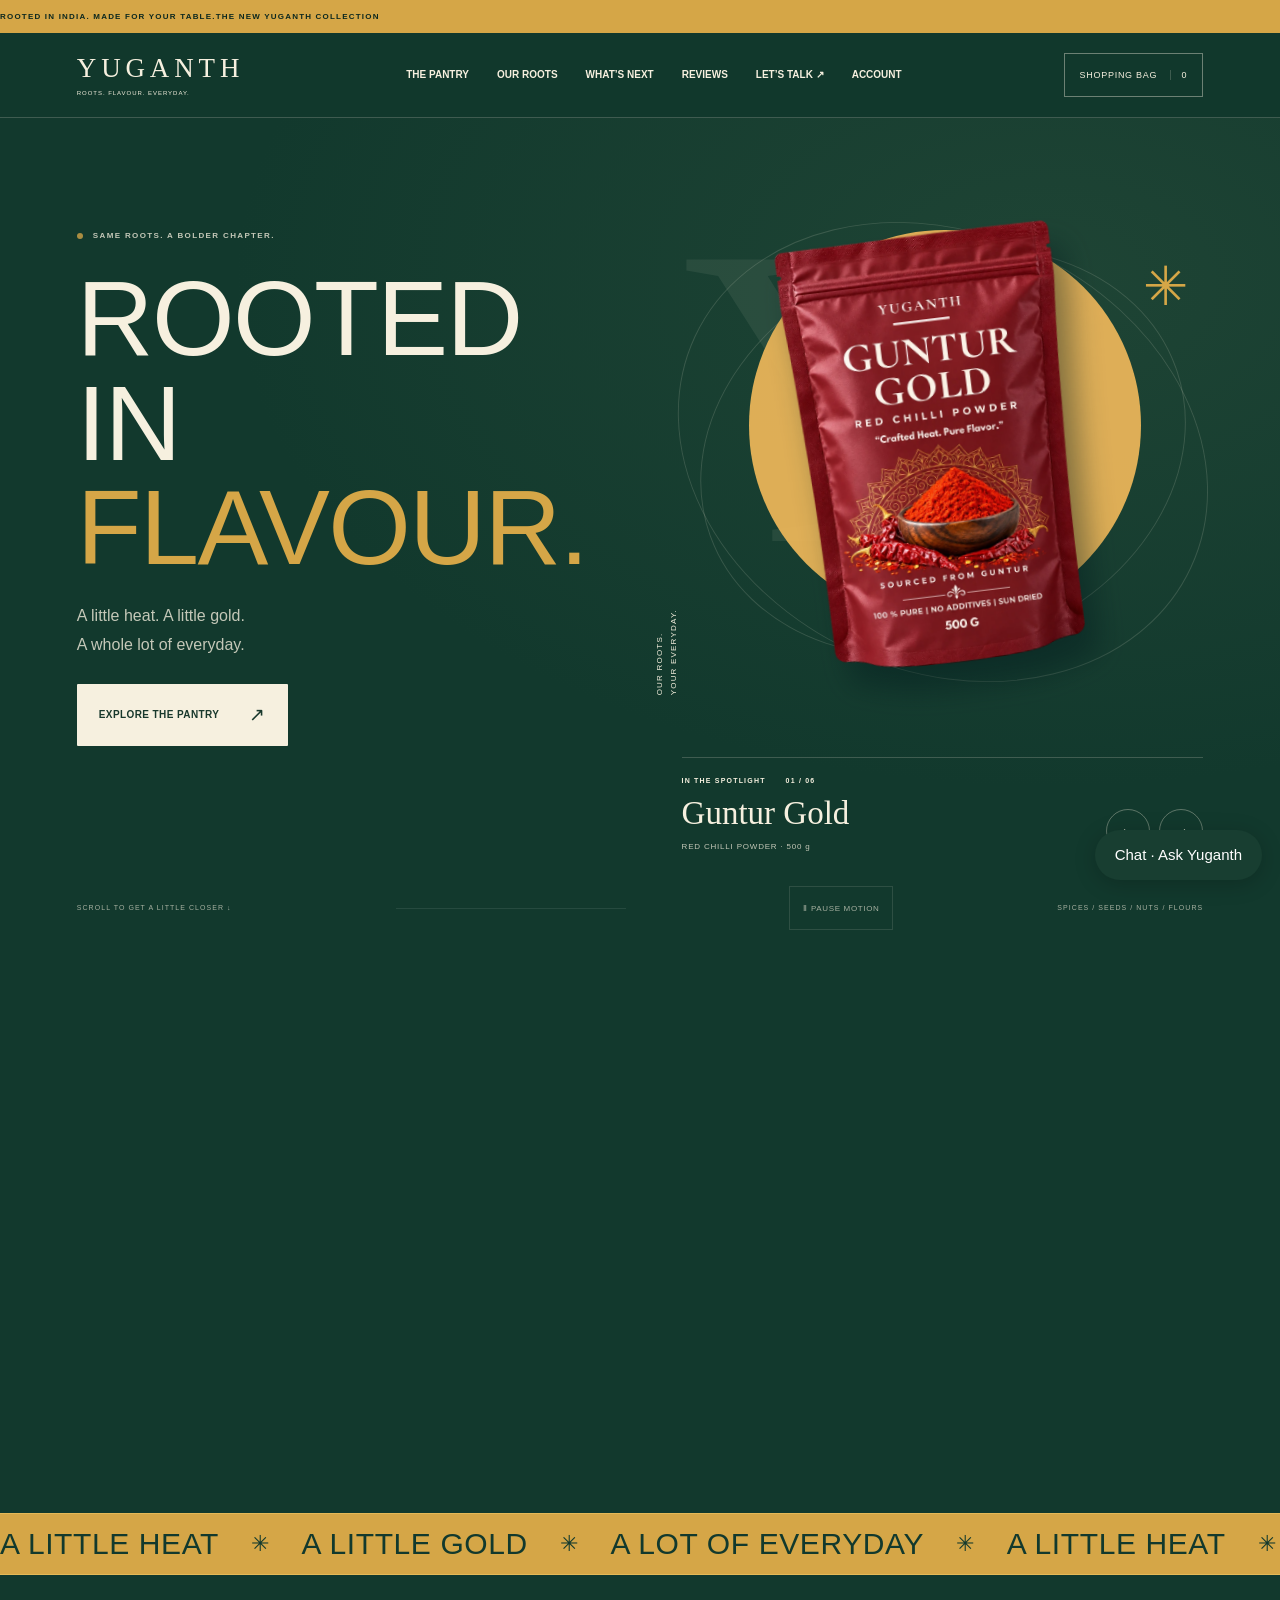
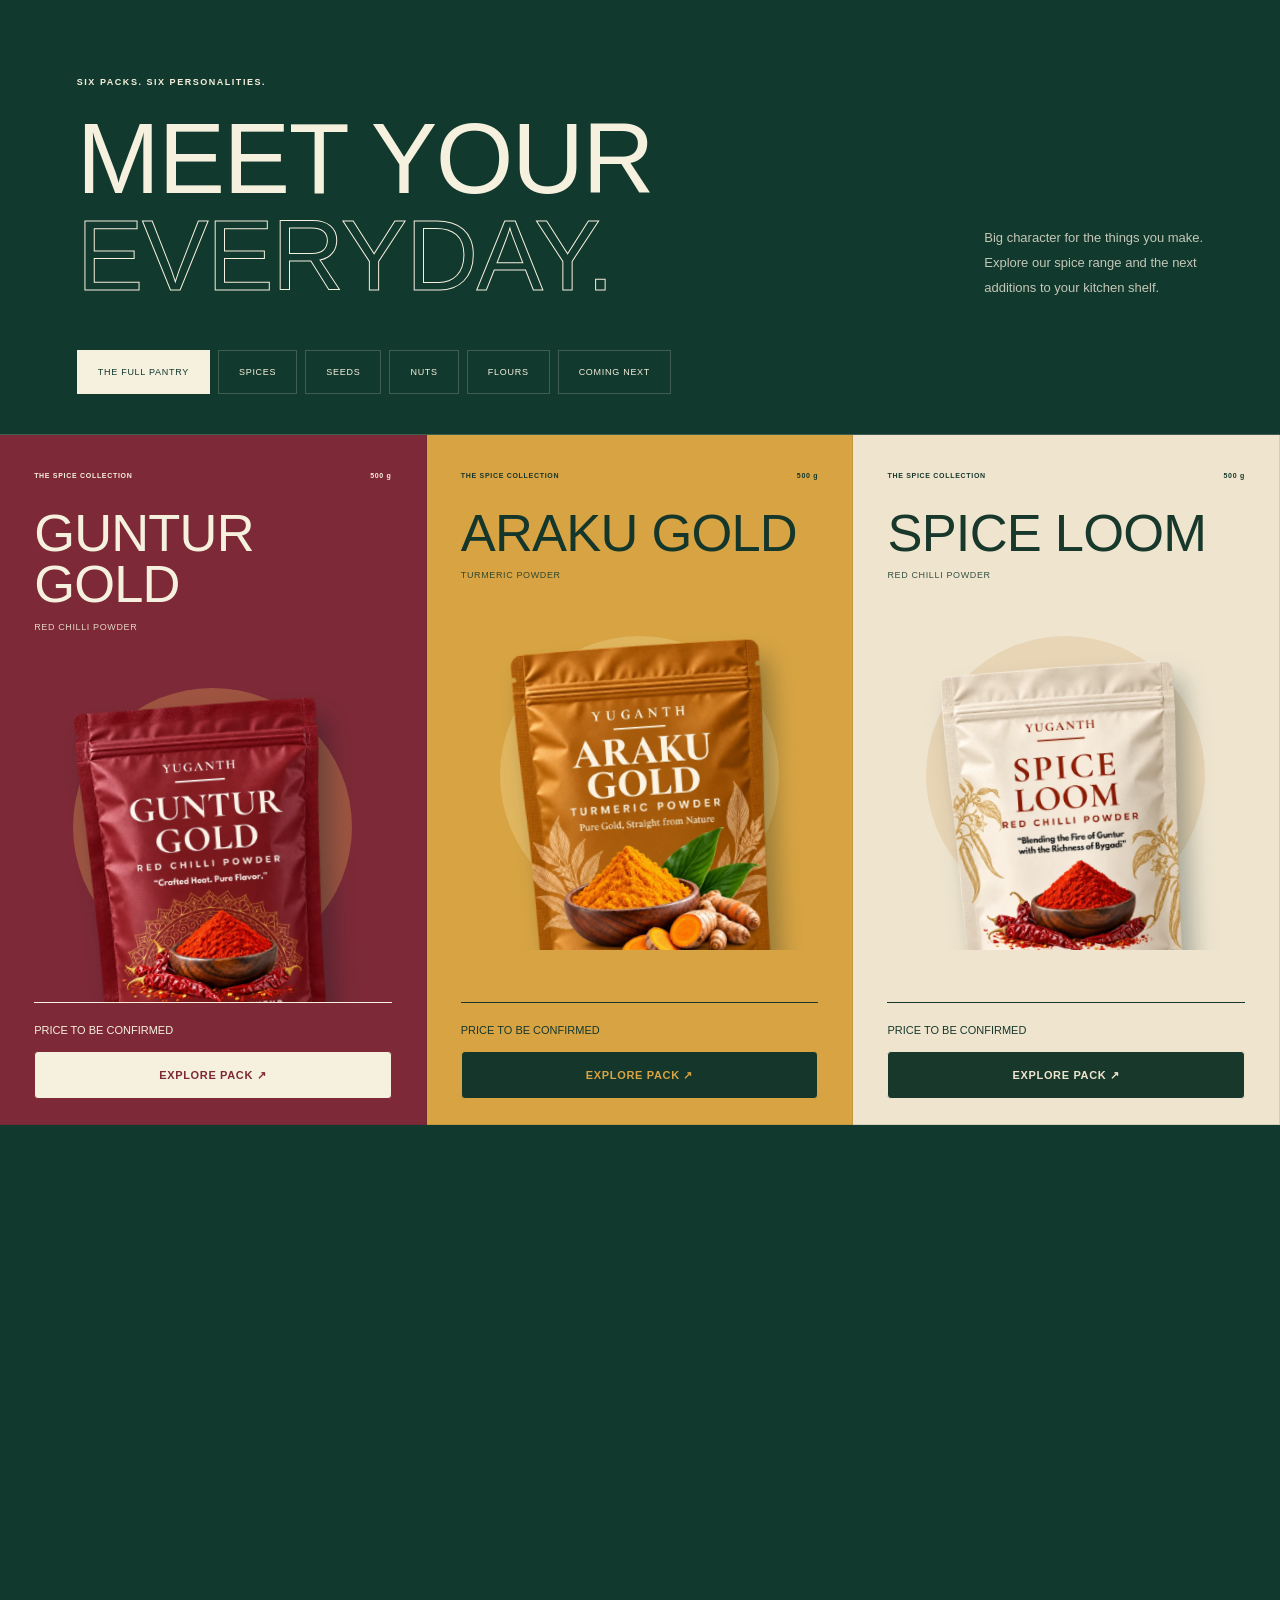
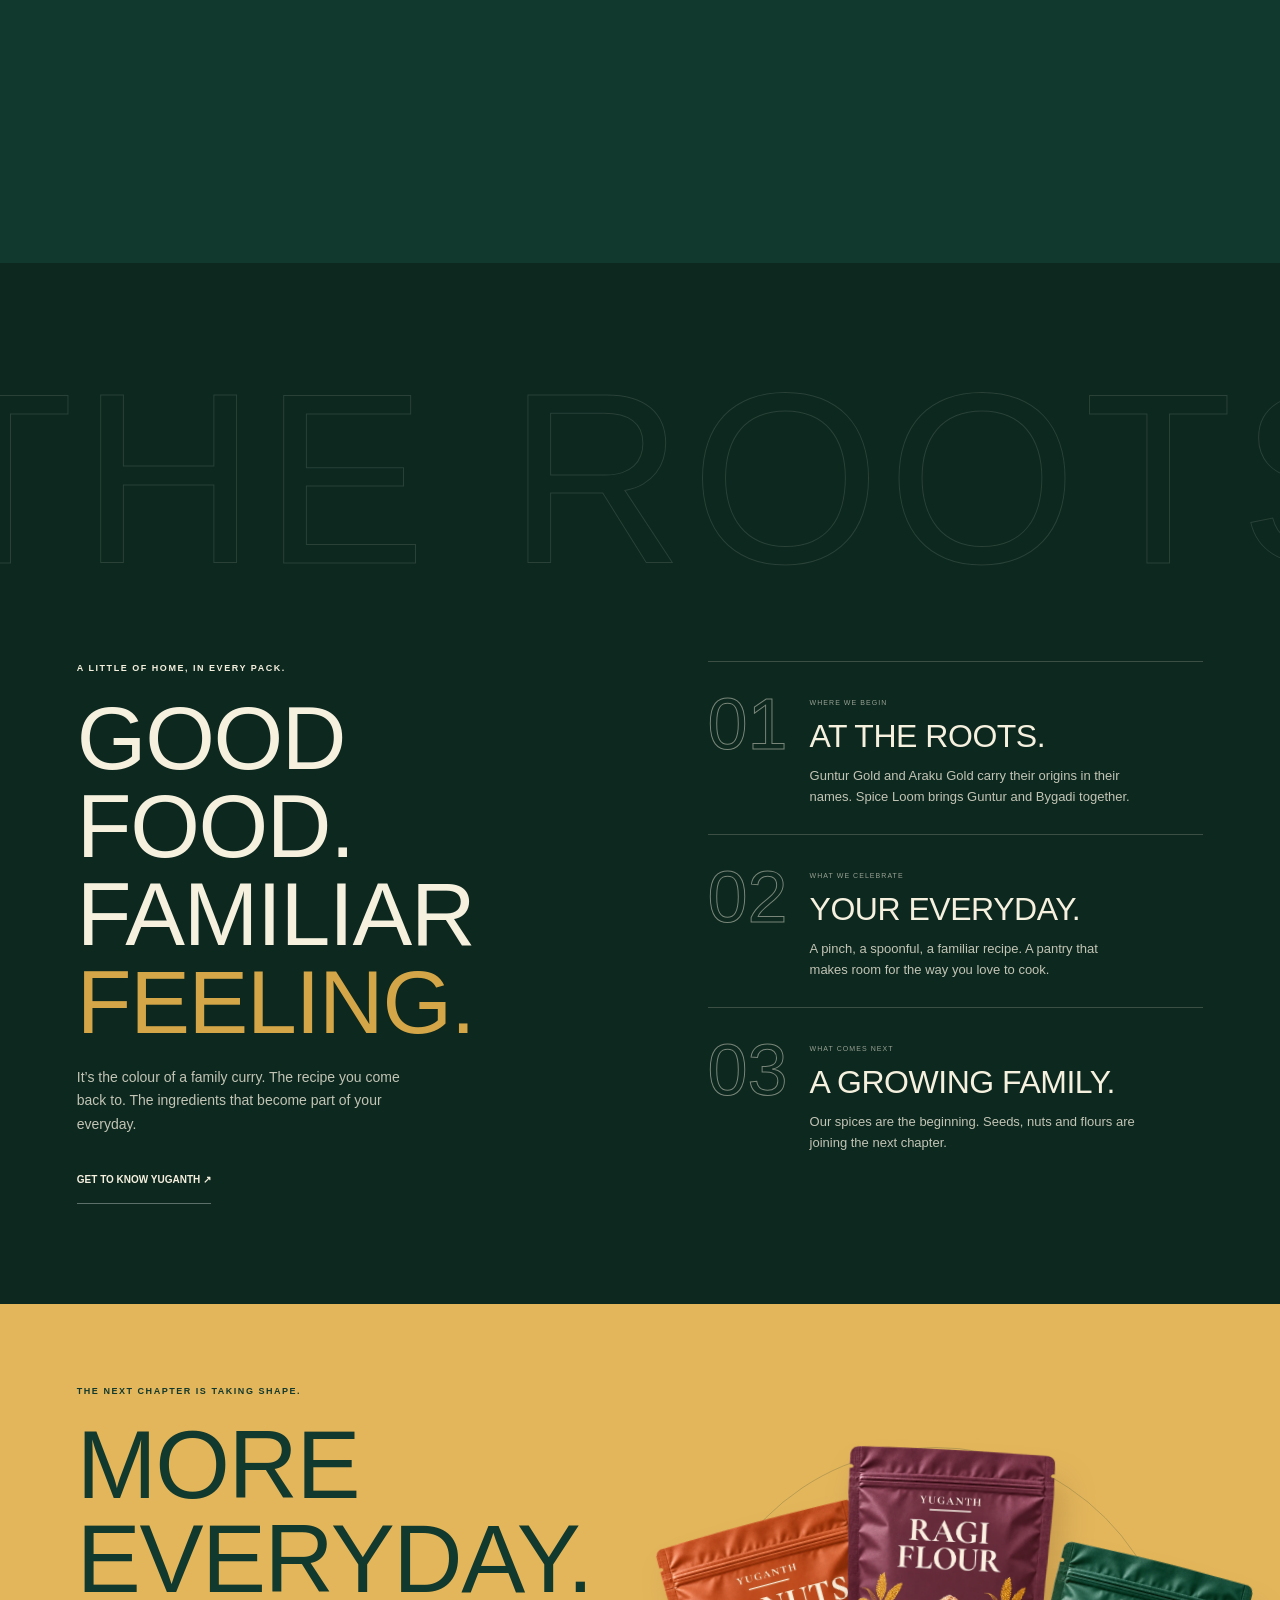
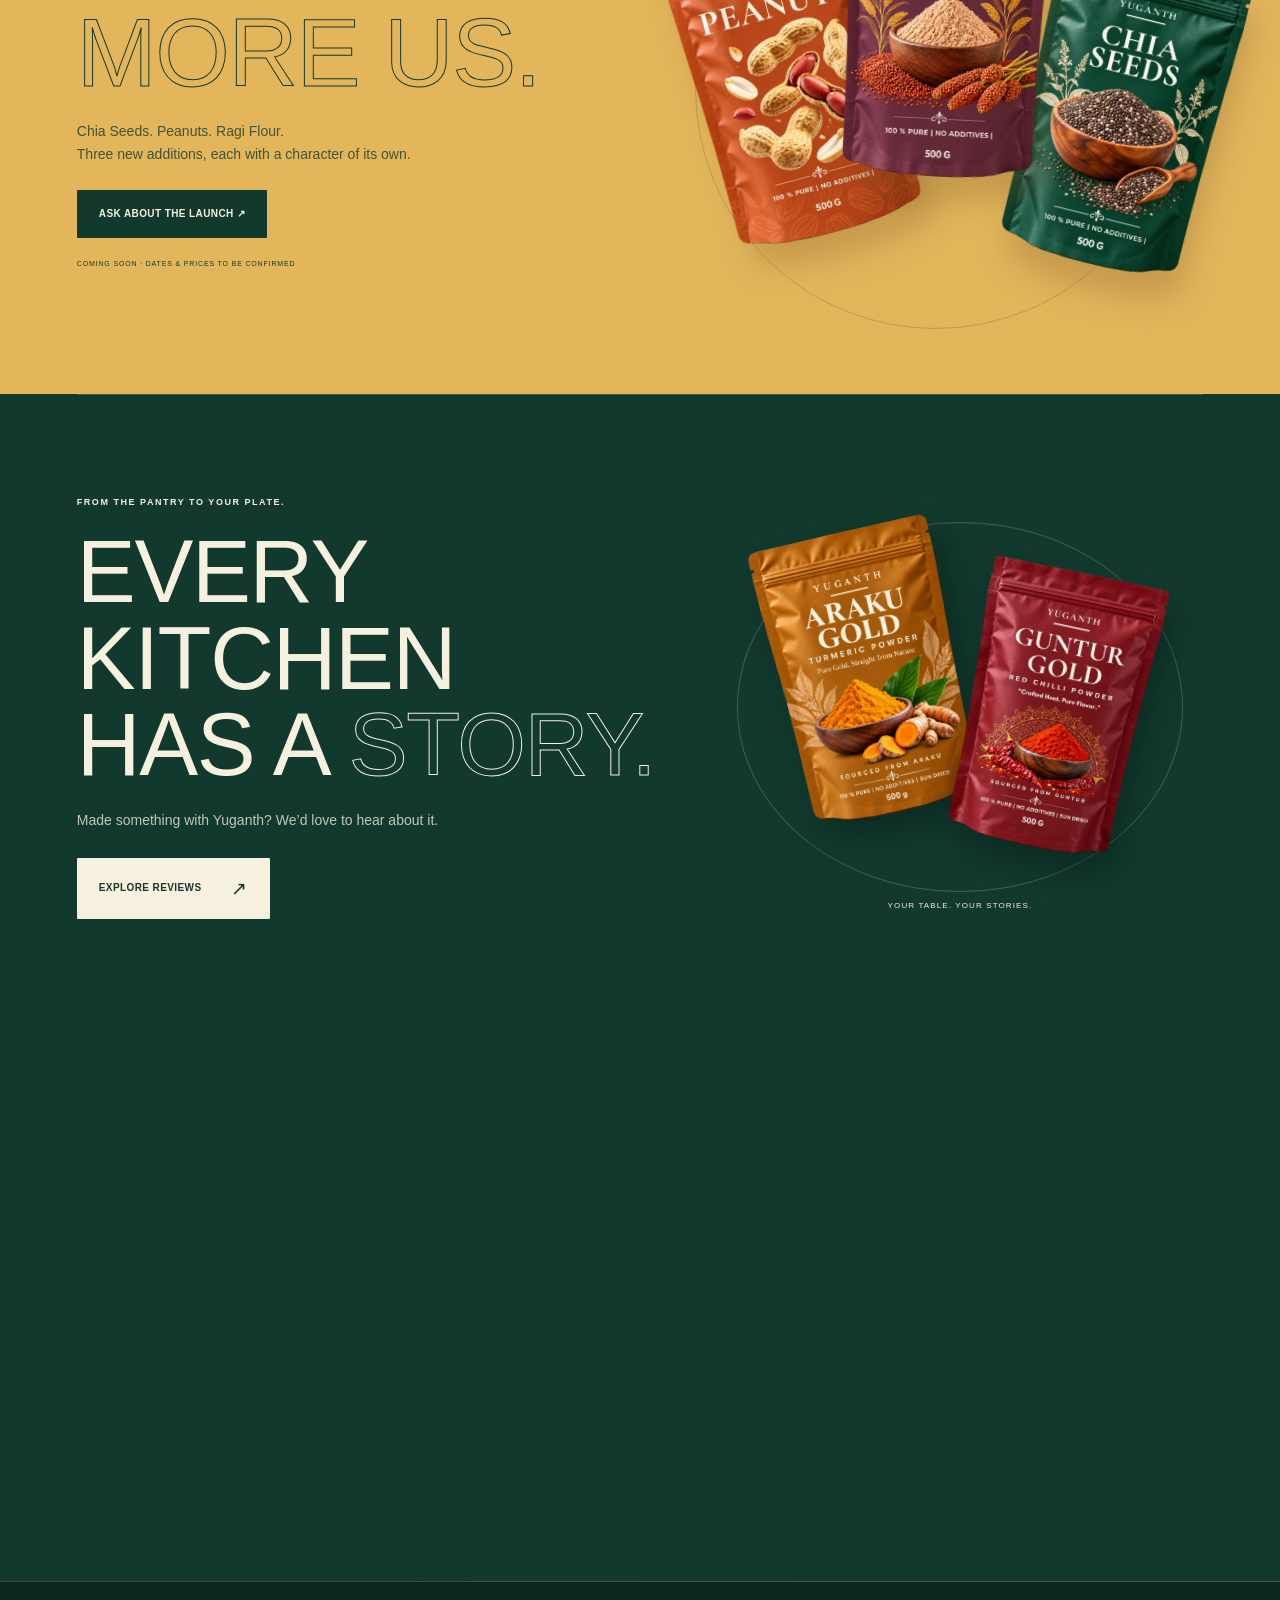
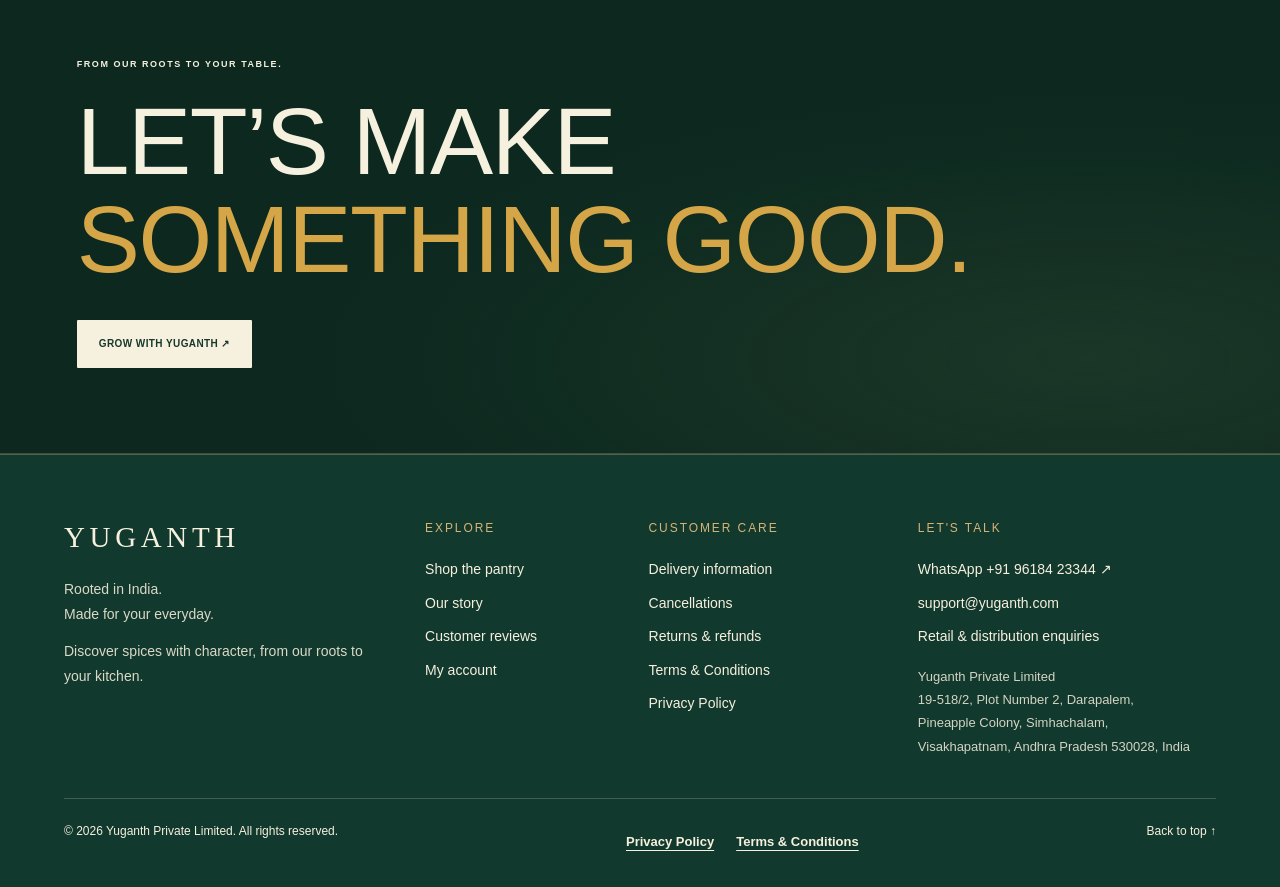
==== commit ae3823b2: "Add Yuganth green and gold Y favicon across website pages" ====
--- a/public/index.html
+++ b/public/index.html
@@ -1,4 +1,4 @@
-<!doctype html><html lang="en"><head><meta charset="utf-8"><meta name="viewport" content="width=device-width,initial-scale=1"><meta name="robots" content="index,follow"><meta name="theme-color" content="#12392d"><title>Yuganth · Rooted in flavour</title><link rel="stylesheet" href="assets/style.css?v=offers-profile-20261030"><style id="yuganth-refinements">:root{--y-forest:#12392d;--y-cream:#f6f0df;--y-gold:#d6b477}
+<!doctype html><html lang="en"><head><link rel="icon" type="image/svg+xml" href="/favicon.svg?v=20261105"><meta charset="utf-8"><meta name="viewport" content="width=device-width,initial-scale=1"><meta name="robots" content="index,follow"><meta name="theme-color" content="#12392d"><title>Yuganth · Rooted in flavour</title><link rel="stylesheet" href="assets/style.css?v=offers-profile-20261030"><style id="yuganth-refinements">:root{--y-forest:#12392d;--y-cream:#f6f0df;--y-gold:#d6b477}
 .site-footer{display:block!important;width:100%;max-width:none!important;margin:0!important;padding:64px max(5vw,24px) 24px!important;background:var(--y-forest);color:var(--y-cream);border-top:1px solid #d6b47755;font:15px/1.75 Arial,sans-serif;text-align:left}
 .site-footer .footer-grid{display:grid;grid-template-columns:1.4fr .8fr 1fr 1.3fr;gap:40px;max-width:1320px;margin:auto}
 .site-footer h2{font:12px/1.5 Arial,sans-serif;letter-spacing:.16em;text-transform:uppercase;color:var(--y-gold);margin:0 0 20px}
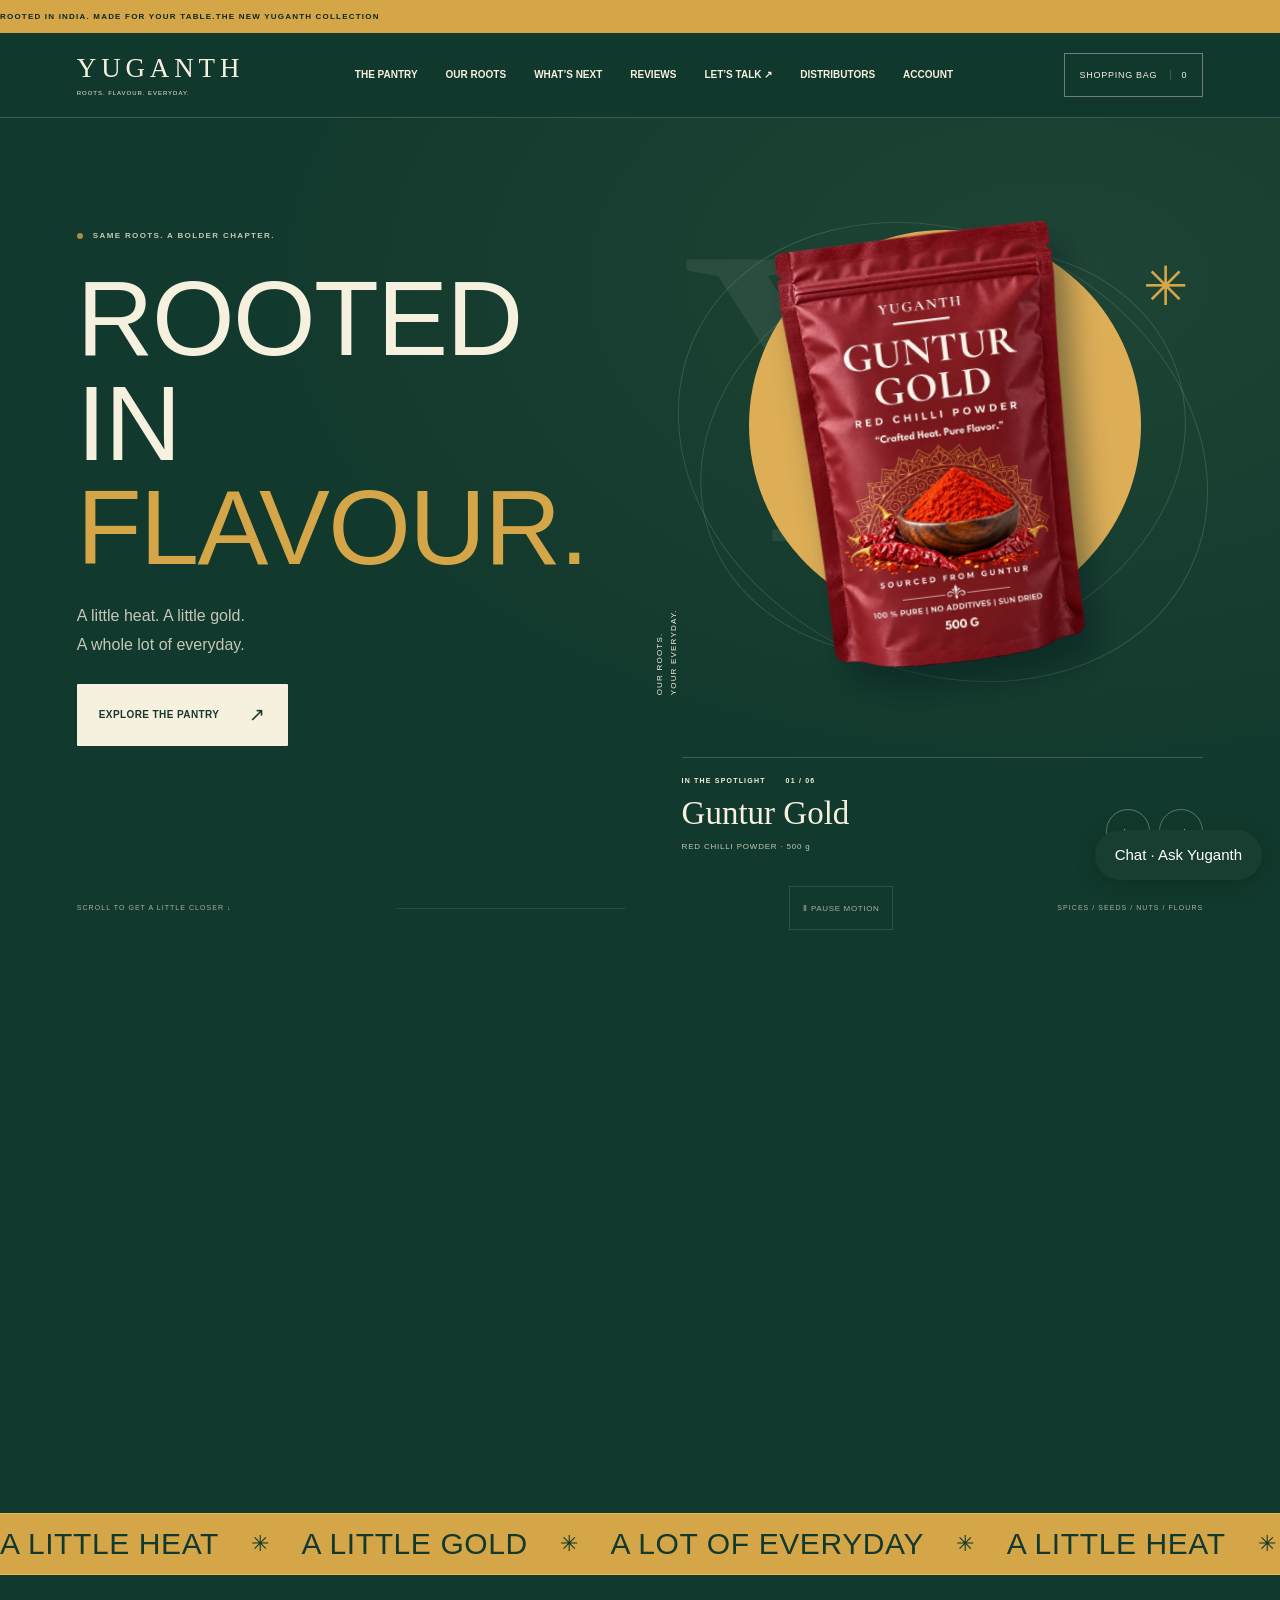
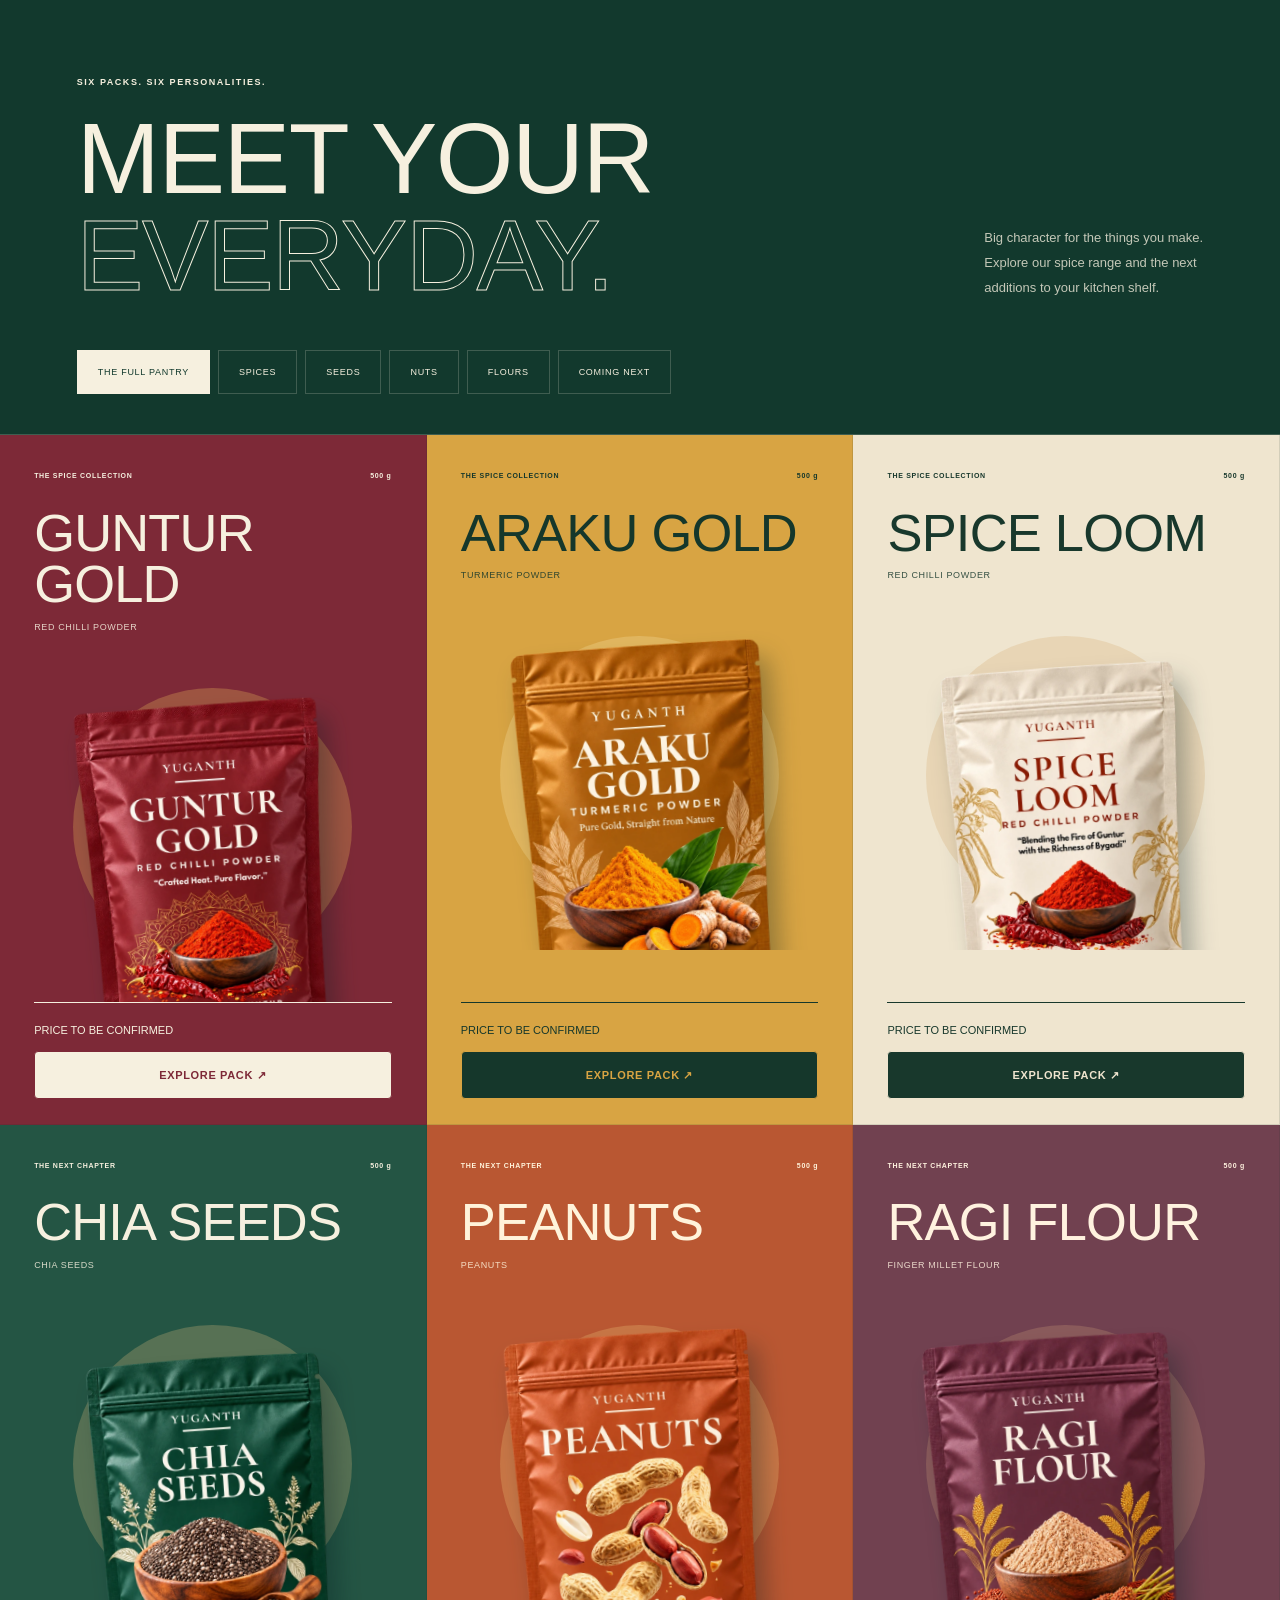
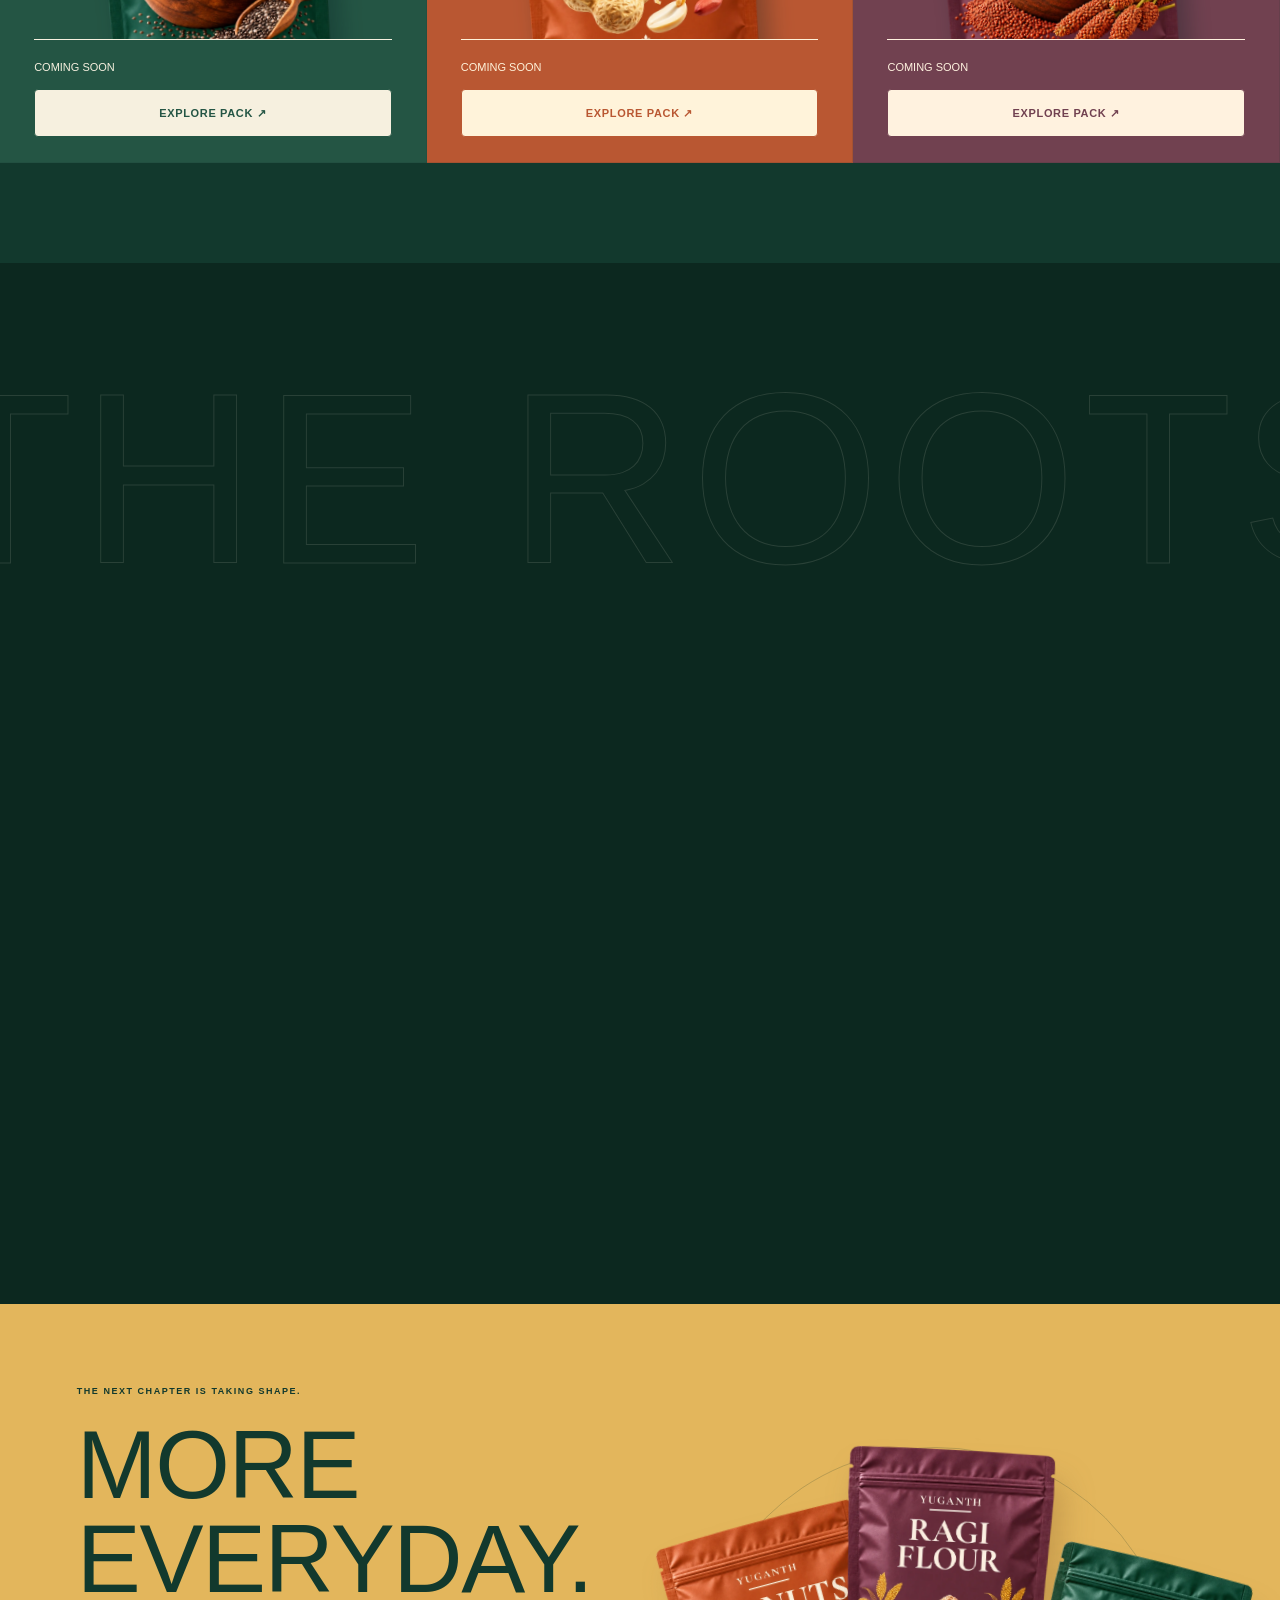
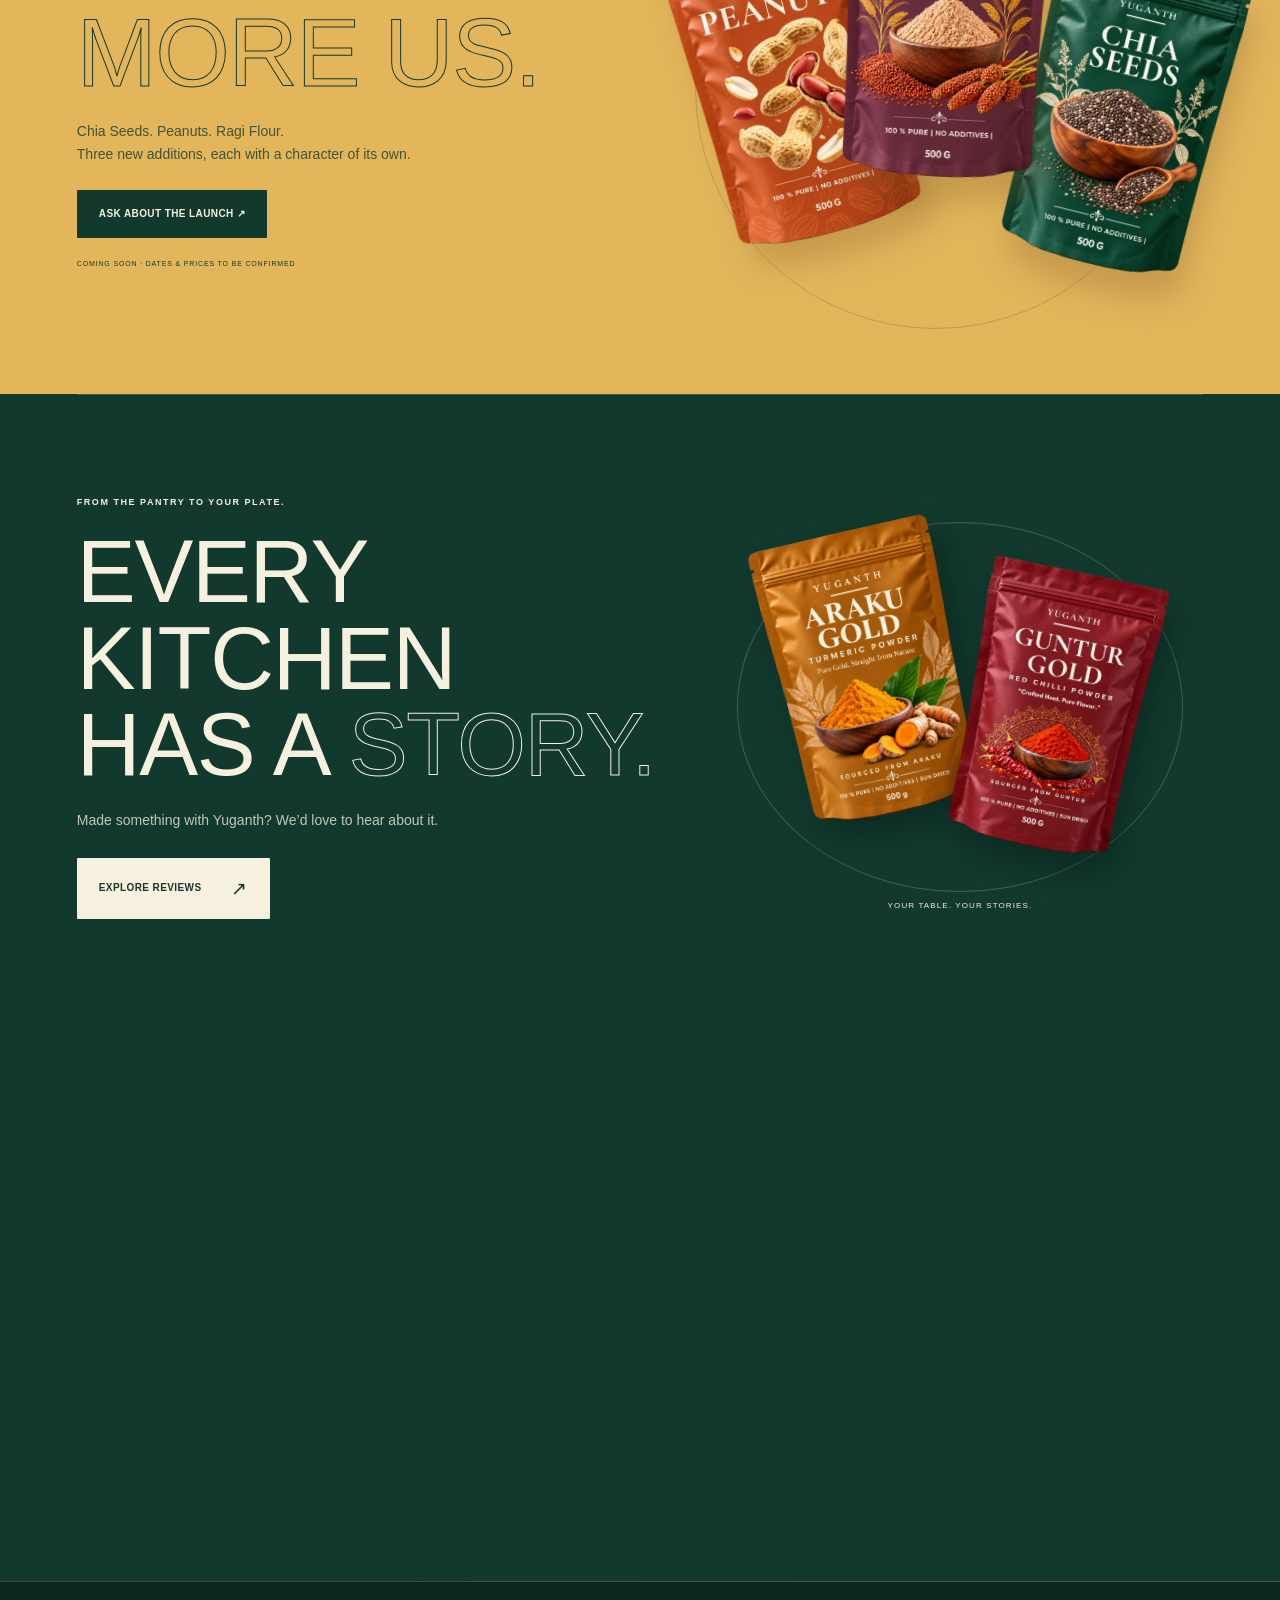
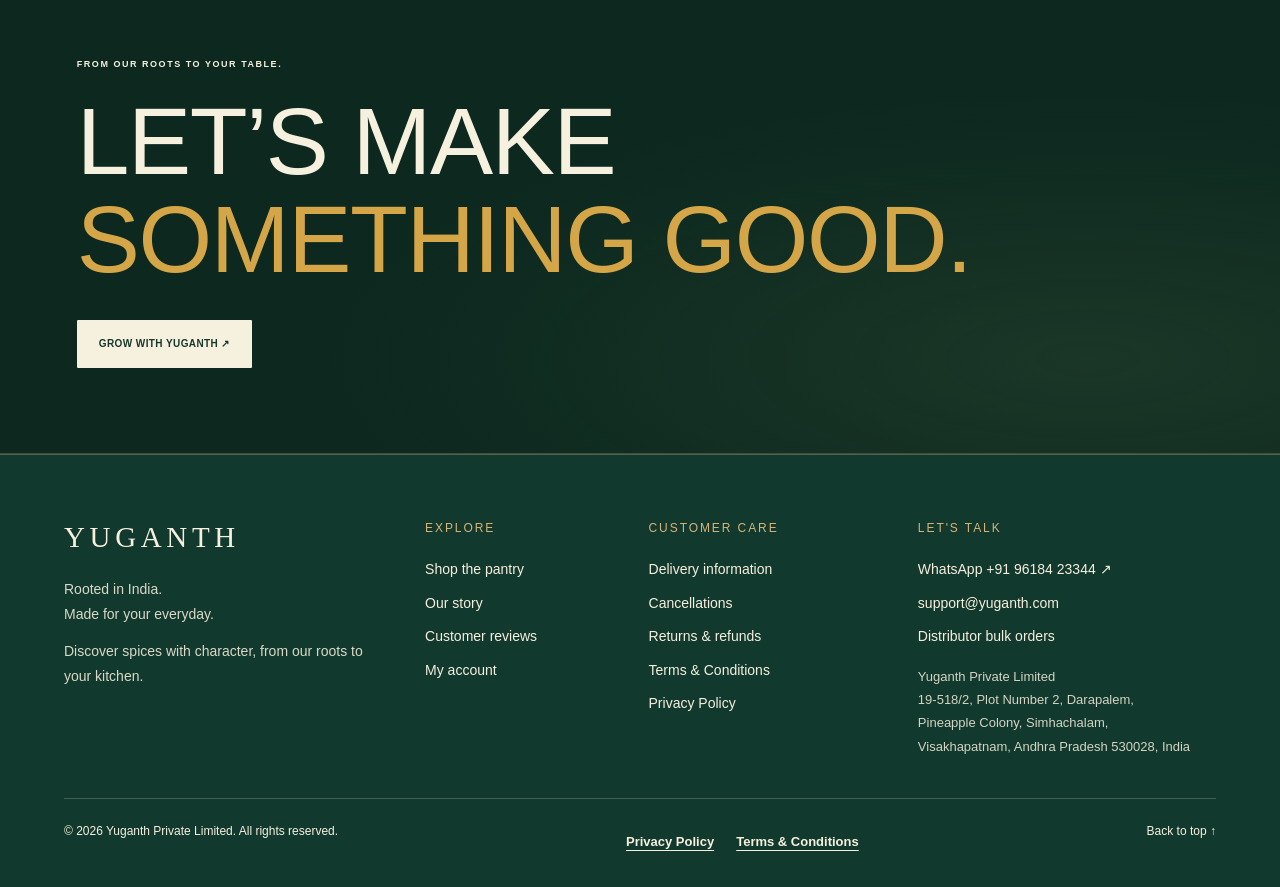
==== commit 426ad1c9: "Add distributor bulk checkout and admin catalogue controls" ====
--- a/public/index.html
+++ b/public/index.html
@@ -29,13 +29,13 @@
 .site-footer .footer-legal{display:flex;flex-direction:row;flex-wrap:wrap;gap:10px 22px}.site-footer .footer-legal a{margin:0;font-size:13px;text-decoration:underline;text-underline-offset:4px}
 </style></head><body>
 <a class="skip" href="#range">Skip to the collection</a><div class="topline"><span>ROOTED IN INDIA. MADE FOR YOUR TABLE.</span><span>THE NEW YUGANTH COLLECTION</span></div>
-<header><a href="#top" class="brand" aria-label="Yuganth home">YUGANTH<span>ROOTS. FLAVOUR. EVERYDAY.</span></a><nav aria-label="Main navigation" id="nav"><a href="#range">THE PANTRY</a><a href="#roots">OUR ROOTS</a><a href="#next">WHAT’S NEXT</a><a href="#reviews">REVIEWS</a><a href="#contact">LET’S TALK ↗</a><a href="account.html" data-account-popup>ACCOUNT</a></nav><div class="header-buttons"><button id="listOpen" class="list-button" aria-label="Open shopping bag">SHOPPING BAG <span id="listCount">0</span></button><button id="menu" class="menu-button" aria-controls="nav" aria-expanded="false" aria-label="Open menu">☰</button></div></header>
+<header><a href="#top" class="brand" aria-label="Yuganth home">YUGANTH<span>ROOTS. FLAVOUR. EVERYDAY.</span></a><nav aria-label="Main navigation" id="nav"><a href="#range">THE PANTRY</a><a href="#roots">OUR ROOTS</a><a href="#next">WHAT’S NEXT</a><a href="#reviews">REVIEWS</a><a href="#contact">LET’S TALK ↗</a><a href="distributor.html">DISTRIBUTORS</a><a href="account.html" data-account-popup>ACCOUNT</a></nav><div class="header-buttons"><button id="listOpen" class="list-button" aria-label="Open shopping bag">SHOPPING BAG <span id="listCount">0</span></button><button id="menu" class="menu-button" aria-controls="nav" aria-expanded="false" aria-label="Open menu">☰</button></div></header>
 <main id="top"><section class="motion-area" aria-label="Yuganth product introduction"><div class="hero-scene"><div class="hero-grid"><div class="hero-copy"><p class="eyebrow"><i></i> SAME ROOTS. A BOLDER CHAPTER.</p><h1>ROOTED<br>IN <span>FLAVOUR.</span></h1><p class="hero-description">A little heat. A little gold.<br>A whole lot of everyday.</p><a class="button cream" href="#range">EXPLORE THE PANTRY <span>↗</span></a></div><div class="hero-art"><div class="orbit"></div><div class="orbit orbit-two"></div><span class="hero-disc"></span><span class="hero-back-word" aria-hidden="true">Y.</span><div id="heroTilt" class="hero-tilt"><img id="heroPack" src="assets/guntur-gold.webp" alt="Guntur Gold 500 g pack" width="800" height="1200" fetchpriority="high"></div><span class="art-note">OUR ROOTS.<br>YOUR EVERYDAY.</span><span class="art-plus" aria-hidden="true">✳</span></div><div class="hero-product"><div><span class="eyebrow">IN THE SPOTLIGHT <span id="heroIndex">01 / 06</span></span><h2 id="heroName">Guntur Gold</h2><p id="heroType">RED CHILLI POWDER · 500 g</p></div><div class="hero-controls"><button id="heroPrev" aria-label="Previous featured pack">←</button><button id="heroNext" aria-label="Next featured pack">→</button></div></div></div><div class="hero-bottom"><span>SCROLL TO GET A LITTLE CLOSER ↓</span><div class="scroll-line"><i id="scrollProgress"></i></div><button id="motionToggle" class="motion-toggle" aria-pressed="true">Ⅱ PAUSE MOTION</button><span>SPICES / SEEDS / NUTS / FLOURS</span></div></div></section>
 <div class="moving-band" aria-label="Yuganth pantry categories"><div><span>A LITTLE HEAT</span><b>✳</b><span>A LITTLE GOLD</span><b>✳</b><span>A LOT OF EVERYDAY</span><b>✳</b><span>A LITTLE HEAT</span><b>✳</b><span>A LITTLE GOLD</span><b>✳</b><span>A LOT OF EVERYDAY</span><b>✳</b></div></div>
 <section class="collection section" id="range"><div class="section-heading wrap"><div><span class="eyebrow">SIX PACKS. SIX PERSONALITIES.</span><h2 class="display">MEET YOUR<br><span class="outline">EVERYDAY.</span></h2></div><p>Big character for the things you make.<br>Explore our spice range and the next<br>additions to your kitchen shelf.</p></div><div class="filters wrap" id="filters" aria-label="Filter products"></div><div class="range-grid" id="productGrid"></div></section>
 <section class="roots section" id="roots"><div class="roots-word" aria-hidden="true">THE ROOTS</div><div class="roots-grid wrap"><div class="roots-intro"><span class="eyebrow">A LITTLE OF HOME, IN EVERY PACK.</span><h2 class="display">GOOD FOOD.<br>FAMILIAR<br><span>FEELING.</span></h2><p>It’s the colour of a family curry. The recipe you come back to. The ingredients that become part of your everyday.</p><a href="mailto:business@yuganth.com" class="text-link">GET TO KNOW YUGANTH ↗</a></div><div class="roots-steps"><article><span class="step-no">01</span><div><span class="label">WHERE WE BEGIN</span><h3>AT THE ROOTS.</h3><p>Guntur Gold and Araku Gold carry their origins in their names. Spice Loom brings Guntur and Bygadi together.</p></div></article><article><span class="step-no">02</span><div><span class="label">WHAT WE CELEBRATE</span><h3>YOUR EVERYDAY.</h3><p>A pinch, a spoonful, a familiar recipe. A pantry that makes room for the way you love to cook.</p></div></article><article><span class="step-no">03</span><div><span class="label">WHAT COMES NEXT</span><h3>A GROWING FAMILY.</h3><p>Our spices are the beginning. Seeds, nuts and flours are joining the next chapter.</p></div></article></div></div></section>
 <section class="next-section" id="next"><div class="next-copy"><span class="eyebrow">THE NEXT CHAPTER IS TAKING SHAPE.</span><h2 class="display">MORE<br>EVERYDAY.<br><span class="outline">MORE US.</span></h2><p>Chia Seeds. Peanuts. Ragi Flour.<br>Three new additions, each with a character of its own.</p><a href="mailto:Support@yuganth.com?subject=Yuganth%20new%20product%20launches" class="button dark">ASK ABOUT THE LAUNCH ↗</a><span class="next-note">COMING SOON · DATES & PRICES TO BE CONFIRMED</span></div><div class="next-art"><span class="next-circle"></span><img class="next-one" src="assets/peanuts.webp" alt="Peanuts — coming soon" width="800" height="1200" loading="lazy"><img class="next-two" src="assets/ragi-flour.webp" alt="Ragi Flour — coming soon" width="800" height="1200" loading="lazy"><img class="next-three" src="assets/chia-seeds.webp" alt="Chia Seeds — coming soon" width="800" height="1200" loading="lazy"></div></section>
 <section class="review-teaser section wrap" id="reviewTeaser"><div><span class="eyebrow">FROM THE PANTRY TO YOUR PLATE.</span><h2 class="display">EVERY KITCHEN<br>HAS A <span class="outline">STORY.</span></h2><p>Made something with Yuganth? We’d love to hear about it.</p><a class="button cream" href="#reviews">EXPLORE REVIEWS <span>↗</span></a></div><div class="teaser-packs"><span class="teaser-ring"></span><img src="assets/araku-gold.webp" alt="Araku Gold pack" width="800" height="1200" loading="lazy"><img src="assets/guntur-gold.webp" alt="Guntur Gold pack" width="800" height="1200" loading="lazy"><span>YOUR TABLE. YOUR STORIES.</span></div></section><section class="questions section wrap"><div><span class="eyebrow">A FEW THINGS YOU MIGHT BE WONDERING.</span><h2 class="display">GOOD<br><span class="outline">QUESTIONS.</span></h2></div><div><details open><summary>WHAT’S IN THE NEW COLLECTION?</summary><p>Guntur Gold and Spice Loom red chilli powders, Araku Gold turmeric powder, Chia Seeds, Peanuts and Ragi Flour. All supplied new pack designs show 500 g.</p></details><details><summary>WHICH PRODUCTS ARE COMING NEXT?</summary><p>Chia Seeds, Peanuts and Ragi Flour are shown as coming soon in this concept. Launch dates, prices and final availability are still to be confirmed.</p></details><details><summary>HOW DO I PLACE AN ORDER?</summary><p>Choose a launched pack with a confirmed price and available stock, then open your shopping bag. Checkout opens once the store’s payment and delivery setup is ready.</p></details><details><summary>HOW CAN I CONTACT YUGANTH?</summary><p>Email <a href="mailto:Support@yuganth.com">Support@yuganth.com</a> for product enquiries or <a href="mailto:business@yuganth.com">business@yuganth.com</a> for distribution and retail.</p></details></div></section>
-<section class="contact" id="contact"><div class="wrap"><span class="eyebrow">FROM OUR ROOTS TO YOUR TABLE.</span><h2>LET’S MAKE<br><em>SOMETHING GOOD.</em></h2><a class="button cream" href="mailto:business@yuganth.com">GROW WITH YUGANTH ↗</a></div></section><section id="reviewsPage" hidden><div class="reviews-hero wrap section"><a class="review-back" href="#top">← BACK TO THE PANTRY</a><span class="eyebrow">A LITTLE OF HOME. A LOT TO SHARE.</span><h1>YOUR TABLE.<br><span class="outline">YOUR STORIES.</span></h1><div class="reviews-intro"><p>The dishes you make. The packs you reach for.<br>A space for honest experiences with Yuganth.</p><button class="button cream" id="writeReview">WRITE A REVIEW <span>↗</span></button></div><div class="reviews-hero-bottom"><span id="publishedCount">NO CUSTOMER REVIEWS PUBLISHED YET</span><span>GOOD FOOD STARTS A CONVERSATION.</span></div></div><div class="review-body section"><div class="wrap"><div class="review-toolbar"><h2>CUSTOMER REVIEWS</h2><div><label for="reviewProductFilter">Product<select id="reviewProductFilter"><option value="all">All products</option></select></label><label for="reviewRatingFilter">Rating<select id="reviewRatingFilter"><option value="all">All ratings</option><option value="5">5 stars</option><option value="4">4 stars</option><option value="3">3 stars</option><option value="2">2 stars</option><option value="1">1 star</option></select></label></div></div><div id="publishedReviews" aria-live="polite"></div><section class="draft-section" id="draftSection" hidden><span class="eyebrow">ONLY VISIBLE IN THIS BROWSER</span><h2>YOUR REVIEW DRAFT</h2><div id="draftCard"></div></section></div></div><div class="review-invitation wrap section"><span class="eyebrow">A PINCH, A PLATE, A FAVOURITE RECIPE.</span><h2 class="display">TELL US<br><span class="outline">WHAT YOU MADE.</span></h2><p>Your honest experience can help someone find their next pantry favourite.</p><button class="button cream" id="writeReviewBottom">START YOUR REVIEW ↗</button></div></section></main><footer class="site-footer"><div class="footer-grid"><section><a class="footer-wordmark" href="index.html">YUGANTH</a><p>Rooted in India.<br>Made for your everyday.</p><p>Discover spices with character, from our roots to your kitchen.</p></section><section><h2>Explore</h2><a href="index.html#range">Shop the pantry</a><a href="index.html#roots">Our story</a><a href="index.html#reviews">Customer reviews</a><a href="account.html">My account</a></section><section><h2>Customer care</h2><a href="terms-and-conditions.html#section-6">Delivery information</a><a href="terms-and-conditions.html#section-7">Cancellations</a><a href="terms-and-conditions.html#section-8">Returns &amp; refunds</a><a href="terms-and-conditions.html">Terms &amp; Conditions</a><a href="privacy-policy.html">Privacy Policy</a></section><section><h2>Let's talk</h2><a href="https://wa.me/919618423344" target="_blank" rel="noopener">WhatsApp +91 96184 23344 ↗</a><a href="mailto:support@yuganth.com">support@yuganth.com</a><a href="mailto:business@yuganth.com">Retail &amp; distribution enquiries</a><address>Yuganth Private Limited<br>19-518/2, Plot Number 2, Darapalem,<br>Pineapple Colony, Simhachalam,<br>Visakhapatnam, Andhra Pradesh 530028, India</address></section></div><div class="footer-bottom"><span>© 2026 Yuganth Private Limited. All rights reserved.</span><nav class="footer-legal" aria-label="Legal policies"><a href="privacy-policy.html">Privacy Policy</a><a href="terms-and-conditions.html">Terms &amp; Conditions</a></nav><a href="#top">Back to top ↑</a></div></footer>
+<section class="contact" id="contact"><div class="wrap"><span class="eyebrow">FROM OUR ROOTS TO YOUR TABLE.</span><h2>LET’S MAKE<br><em>SOMETHING GOOD.</em></h2><a class="button cream" href="mailto:business@yuganth.com">GROW WITH YUGANTH ↗</a></div></section><section id="reviewsPage" hidden><div class="reviews-hero wrap section"><a class="review-back" href="#top">← BACK TO THE PANTRY</a><span class="eyebrow">A LITTLE OF HOME. A LOT TO SHARE.</span><h1>YOUR TABLE.<br><span class="outline">YOUR STORIES.</span></h1><div class="reviews-intro"><p>The dishes you make. The packs you reach for.<br>A space for honest experiences with Yuganth.</p><button class="button cream" id="writeReview">WRITE A REVIEW <span>↗</span></button></div><div class="reviews-hero-bottom"><span id="publishedCount">NO CUSTOMER REVIEWS PUBLISHED YET</span><span>GOOD FOOD STARTS A CONVERSATION.</span></div></div><div class="review-body section"><div class="wrap"><div class="review-toolbar"><h2>CUSTOMER REVIEWS</h2><div><label for="reviewProductFilter">Product<select id="reviewProductFilter"><option value="all">All products</option></select></label><label for="reviewRatingFilter">Rating<select id="reviewRatingFilter"><option value="all">All ratings</option><option value="5">5 stars</option><option value="4">4 stars</option><option value="3">3 stars</option><option value="2">2 stars</option><option value="1">1 star</option></select></label></div></div><div id="publishedReviews" aria-live="polite"></div><section class="draft-section" id="draftSection" hidden><span class="eyebrow">ONLY VISIBLE IN THIS BROWSER</span><h2>YOUR REVIEW DRAFT</h2><div id="draftCard"></div></section></div></div><div class="review-invitation wrap section"><span class="eyebrow">A PINCH, A PLATE, A FAVOURITE RECIPE.</span><h2 class="display">TELL US<br><span class="outline">WHAT YOU MADE.</span></h2><p>Your honest experience can help someone find their next pantry favourite.</p><button class="button cream" id="writeReviewBottom">START YOUR REVIEW ↗</button></div></section></main><footer class="site-footer"><div class="footer-grid"><section><a class="footer-wordmark" href="index.html">YUGANTH</a><p>Rooted in India.<br>Made for your everyday.</p><p>Discover spices with character, from our roots to your kitchen.</p></section><section><h2>Explore</h2><a href="index.html#range">Shop the pantry</a><a href="index.html#roots">Our story</a><a href="index.html#reviews">Customer reviews</a><a href="account.html">My account</a></section><section><h2>Customer care</h2><a href="terms-and-conditions.html#section-6">Delivery information</a><a href="terms-and-conditions.html#section-7">Cancellations</a><a href="terms-and-conditions.html#section-8">Returns &amp; refunds</a><a href="terms-and-conditions.html">Terms &amp; Conditions</a><a href="privacy-policy.html">Privacy Policy</a></section><section><h2>Let's talk</h2><a href="https://wa.me/919618423344" target="_blank" rel="noopener">WhatsApp +91 96184 23344 ↗</a><a href="mailto:support@yuganth.com">support@yuganth.com</a><a href="distributor.html">Distributor bulk orders</a><address>Yuganth Private Limited<br>19-518/2, Plot Number 2, Darapalem,<br>Pineapple Colony, Simhachalam,<br>Visakhapatnam, Andhra Pradesh 530028, India</address></section></div><div class="footer-bottom"><span>© 2026 Yuganth Private Limited. All rights reserved.</span><nav class="footer-legal" aria-label="Legal policies"><a href="privacy-policy.html">Privacy Policy</a><a href="terms-and-conditions.html">Terms &amp; Conditions</a></nav><a href="#top">Back to top ↑</a></div></footer>
 
 <dialog id="productDialog" aria-labelledby="dialogName"><button class="close" data-close aria-label="Close product details">×</button><div id="productDetails"></div></dialog><dialog id="listDialog" class="list-dialog" aria-labelledby="listTitle"><button class="close" data-close aria-label="Close pantry list">×</button><span class="eyebrow">YOUR YUGANTH BAG</span><h2 id="listTitle">A LITTLE<br>OF EVERYTHING.</h2><p>Review your packs before checkout.</p><div id="listItems"></div><button class="button dark" data-close>KEEP EXPLORING ↗</button></dialog><dialog id="reviewDialog" class="review-dialog" aria-labelledby="reviewDialogTitle"><button class="close" data-close aria-label="Close review form">×</button><span class="eyebrow">FROM YOUR KITCHEN, WITH CHARACTER.</span><h2 id="reviewDialogTitle">SHARE YOUR<br>YUGANTH STORY.</h2><p class="review-disclosure">Sign in to submit a review. Reviews appear after moderation. You can also save a private draft.</p><form id="reviewForm"><label for="reviewProduct">Which product?</label><select id="reviewProduct" name="product" required></select><fieldset class="rating-picker"><legend>Your rating</legend><div><label for="rating1"><input id="rating1" type="radio" name="rating" value="1" required><span>1 ★</span></label><label for="rating2"><input id="rating2" type="radio" name="rating" value="2" required><span>2 ★</span></label><label for="rating3"><input id="rating3" type="radio" name="rating" value="3" required><span>3 ★</span></label><label for="rating4"><input id="rating4" type="radio" name="rating" value="4" required><span>4 ★</span></label><label for="rating5"><input id="rating5" type="radio" name="rating" value="5" required><span>5 ★</span></label></div></fieldset><label for="reviewName">Display name</label><input id="reviewName" name="name" maxlength="80" autocomplete="nickname" placeholder="How should your name appear?" required><label for="reviewTitle">Review title</label><input id="reviewTitle" name="title" maxlength="100" placeholder="Give your experience a headline" required><label for="reviewText">Your experience</label><textarea id="reviewText" name="text" minlength="15" maxlength="1500" rows="5" placeholder="What did you make? How was the flavour?" required></textarea><p class="review-disclosure">Please avoid private details such as addresses, phone numbers or order numbers.</p><button class="button dark" type="submit">SAVE PRIVATE DRAFT ↗</button><button class="button dark" type="button" id="submitReview">SUBMIT FOR MODERATION ↗</button><a href="account.html">Sign in / create an account</a></form><p id="reviewFormMessage" role="status"></p></dialog><div class="toast" id="toast" role="status" aria-live="polite"></div><script src="assets/api.js?v=upload-feedback-20261029"></script><script src="assets/cart.js"></script><script src="assets/app.js?v=single-gallery-20261029"></script><script src="assets/catalog-api.js?v=offers-profile-20261030"></script><script src="assets/auth-popup.js?v=compact-20261030"></script><script src="assets/assistant.js?v=20261029"></script><script src="assets/refinements.js?v=20261103"></script></body></html>
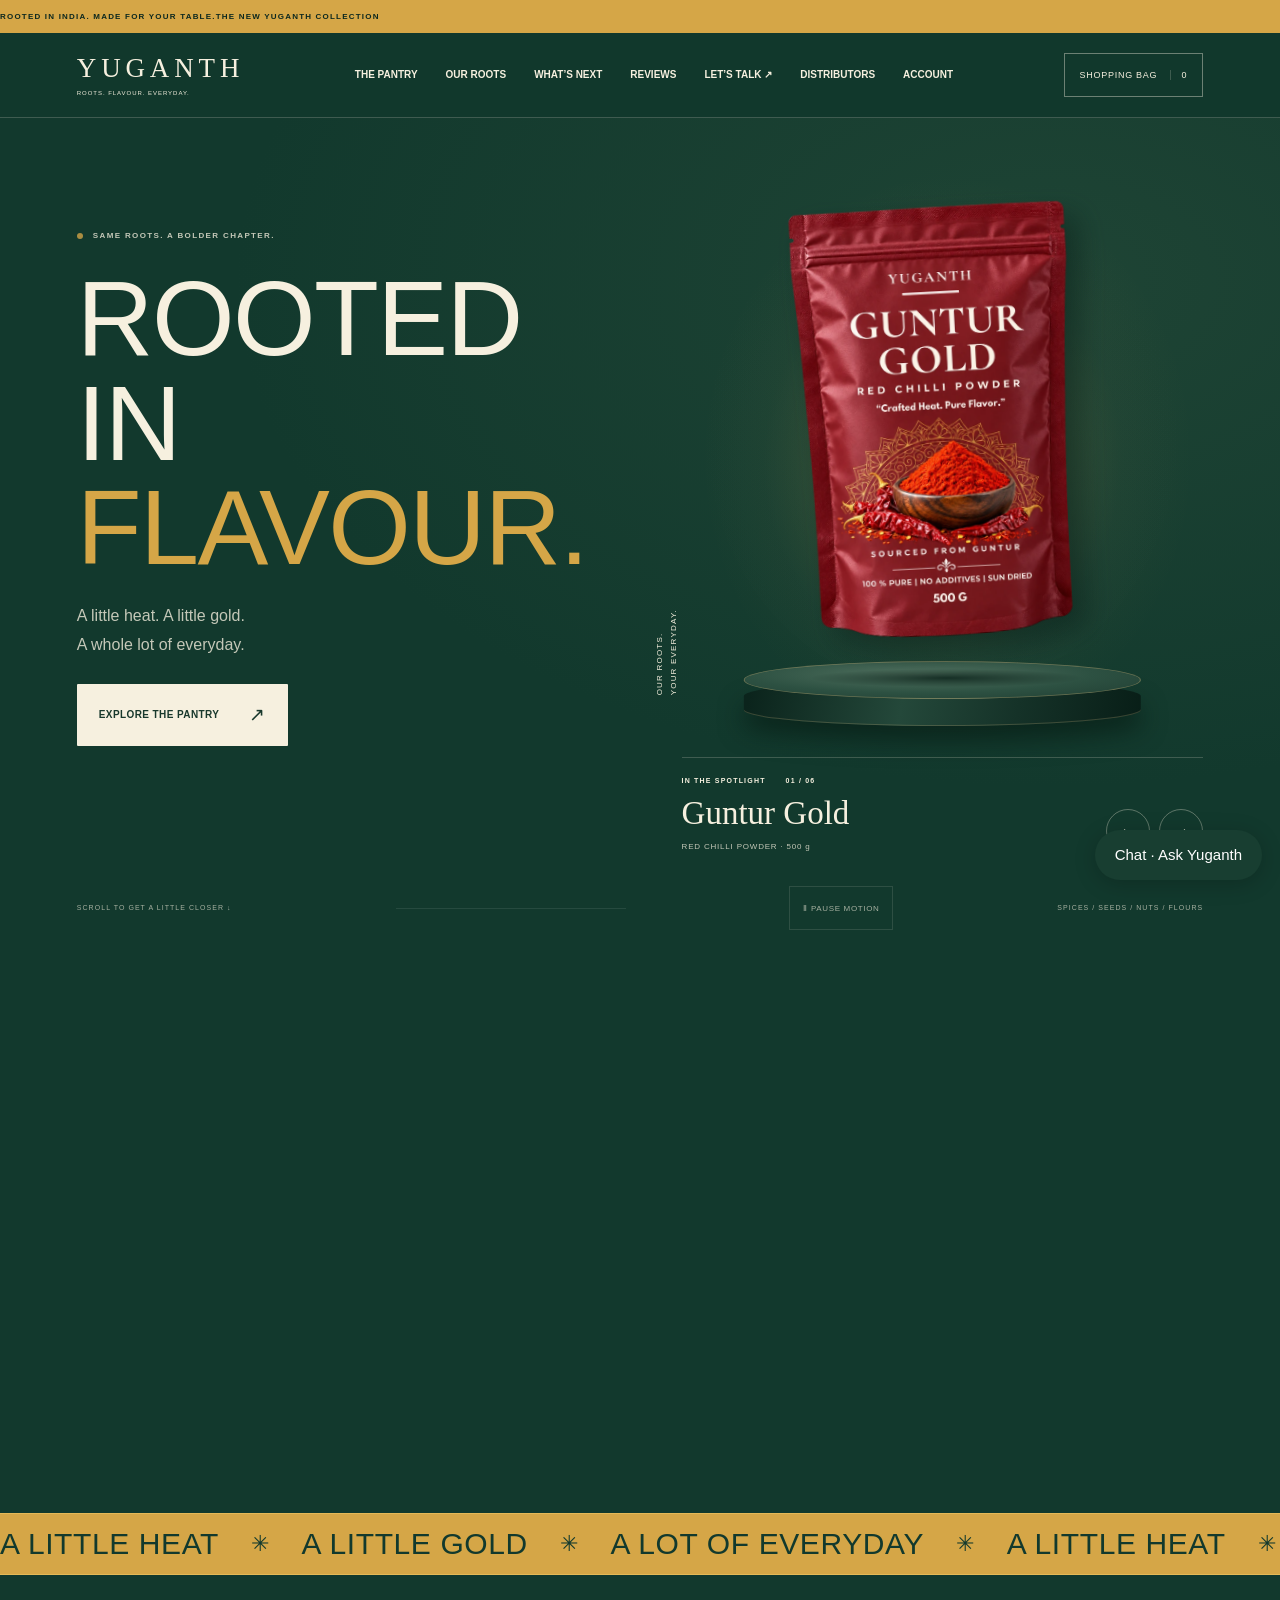
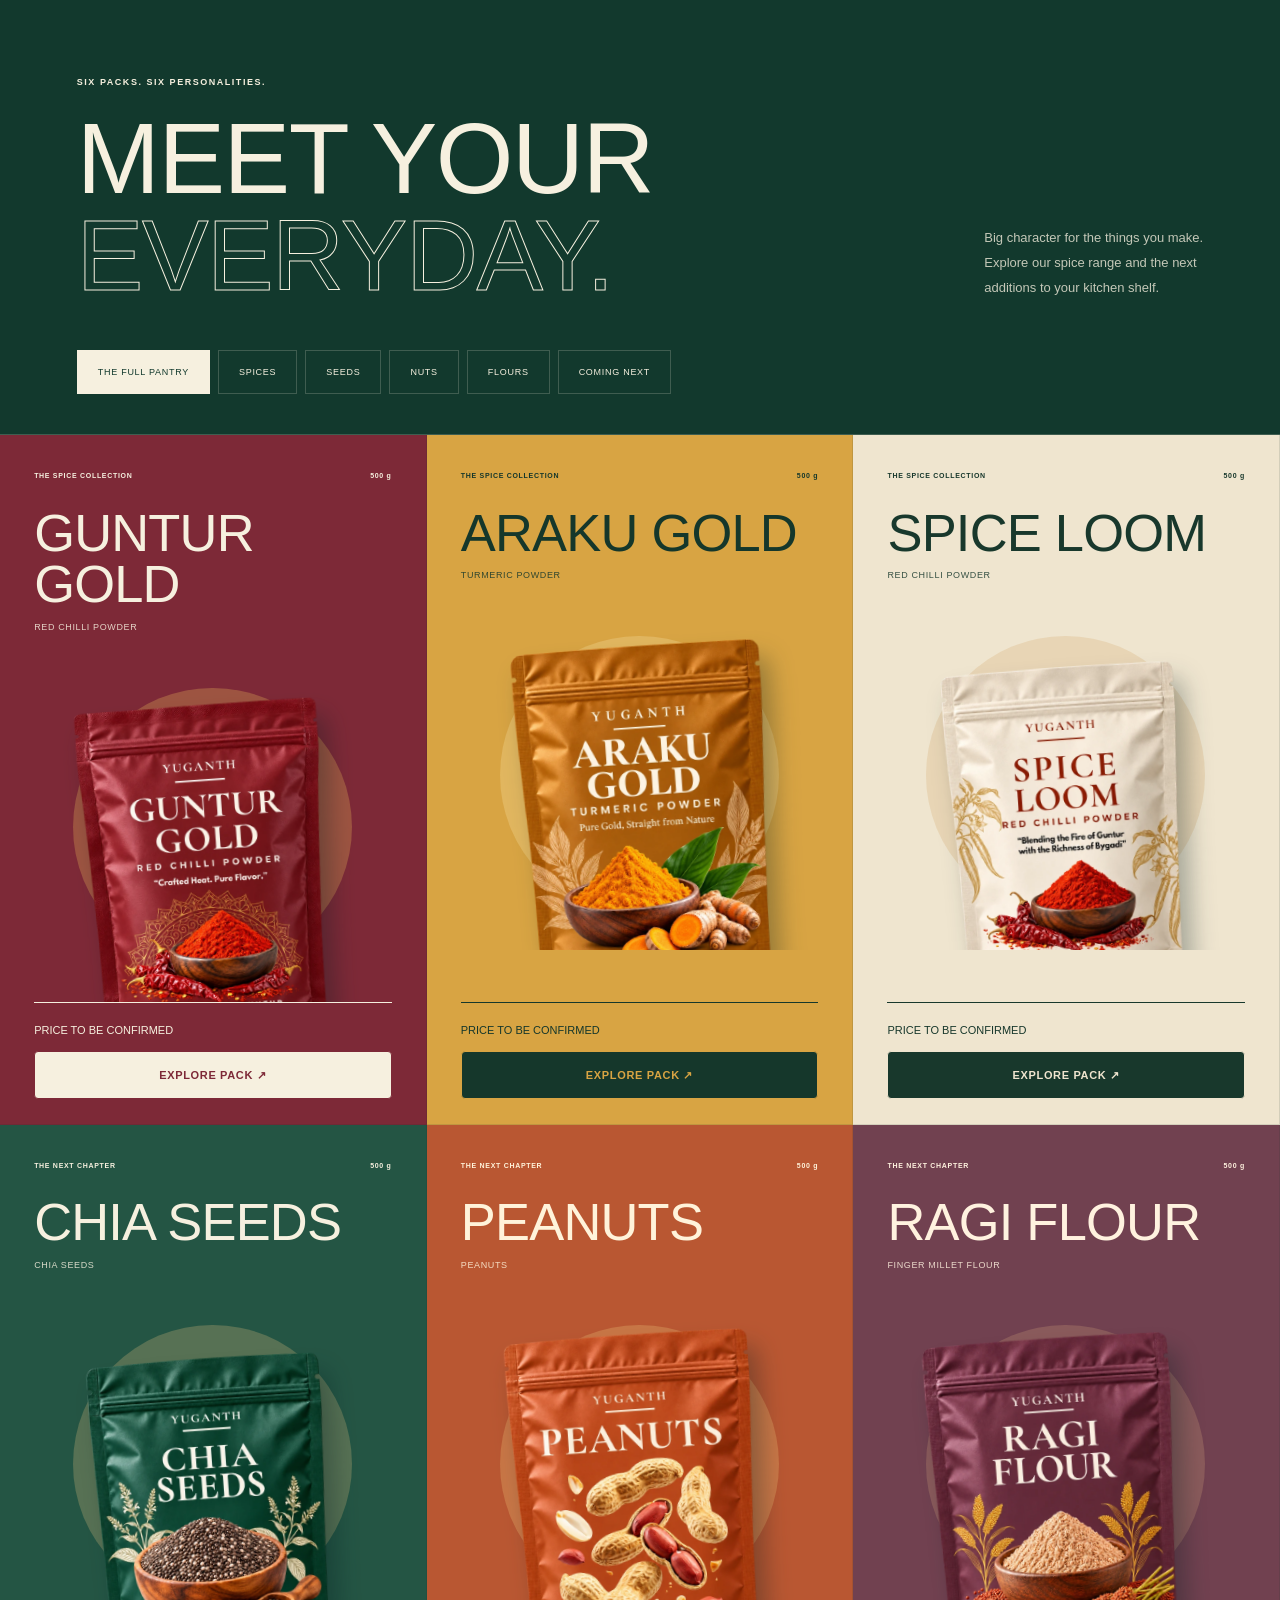
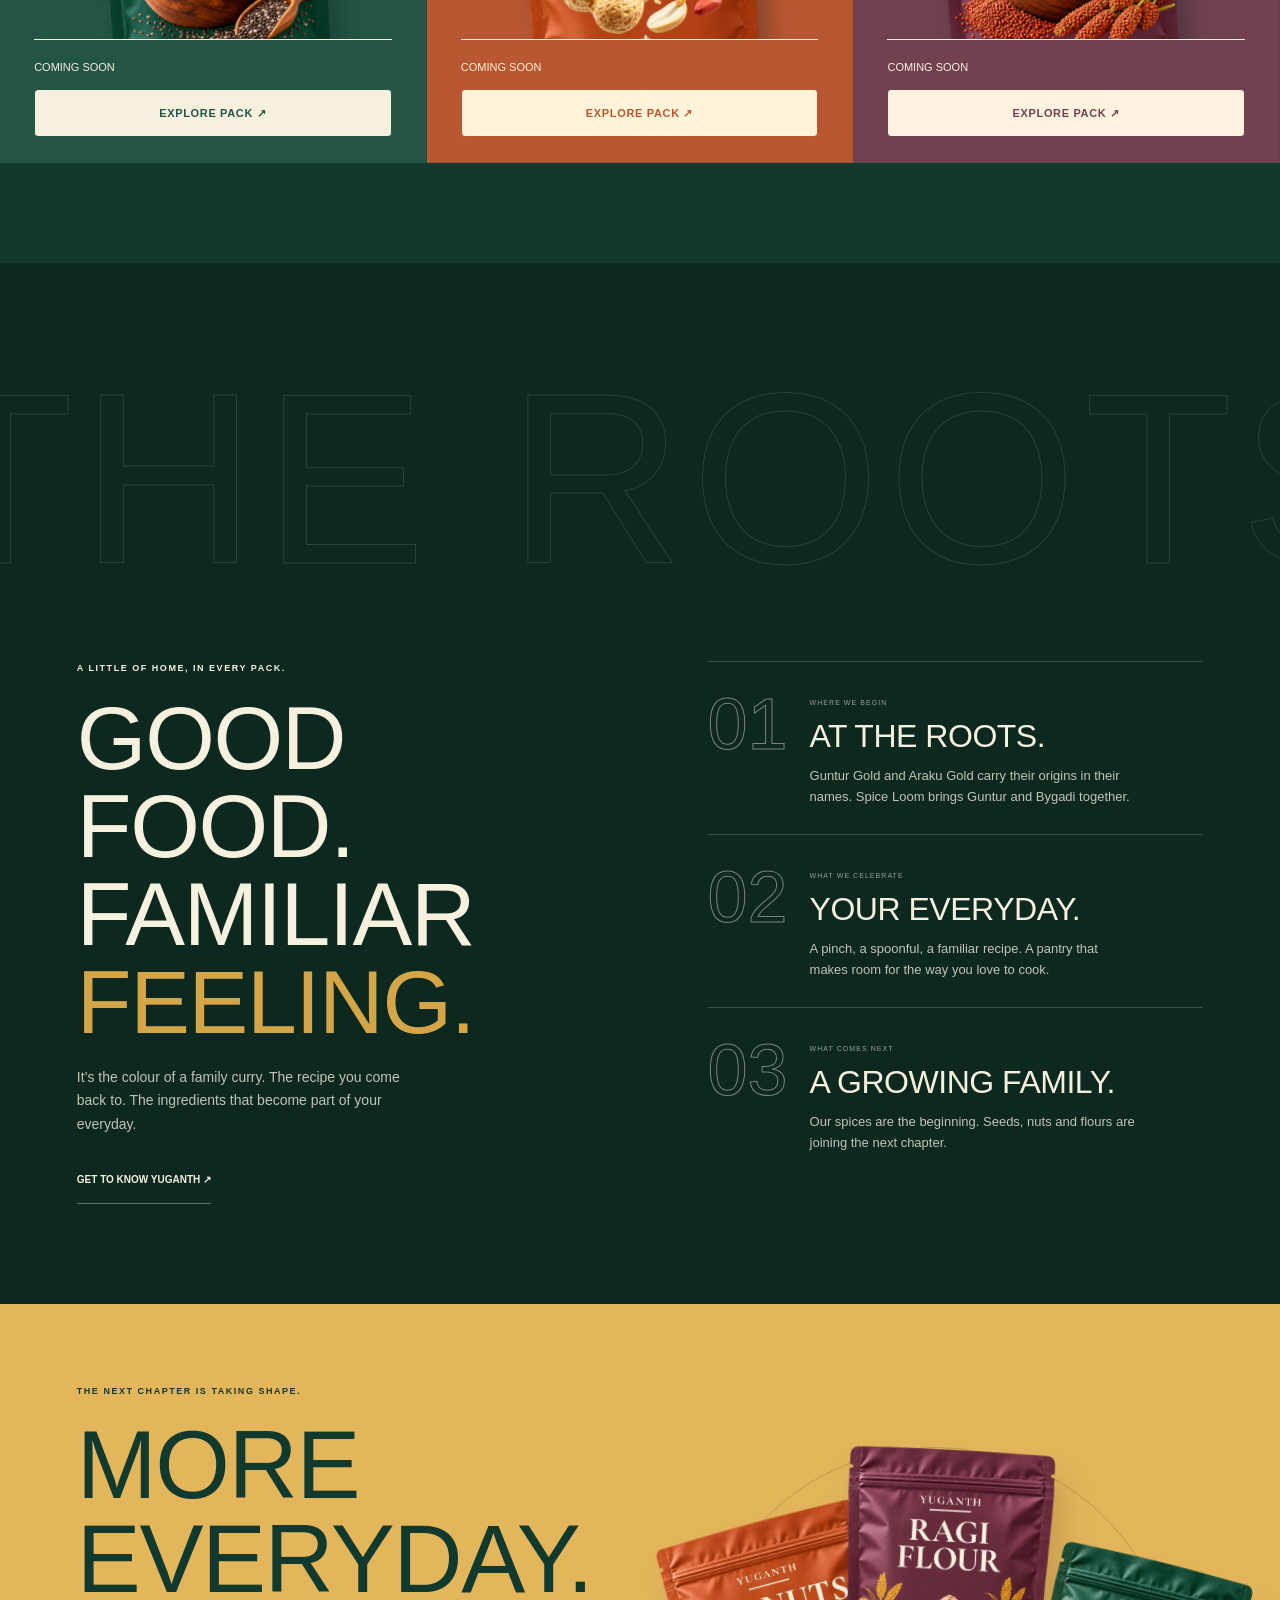
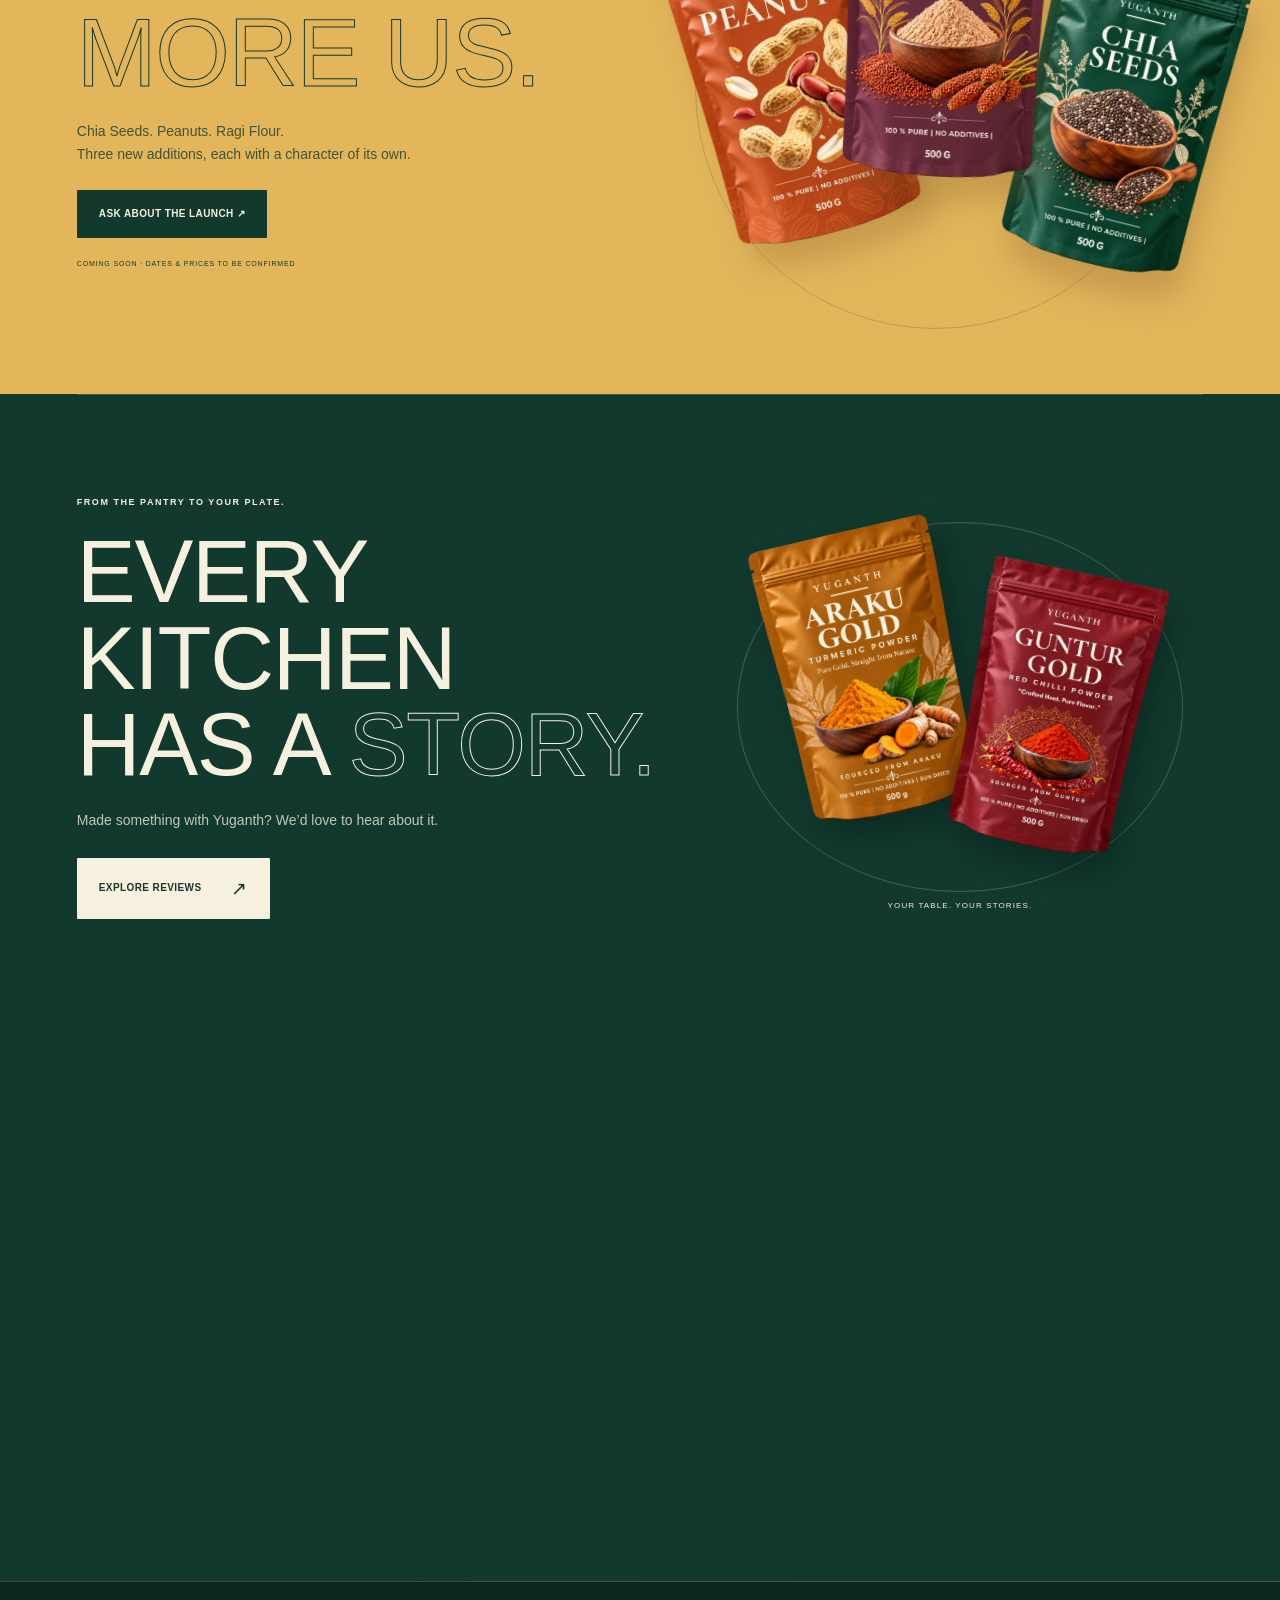
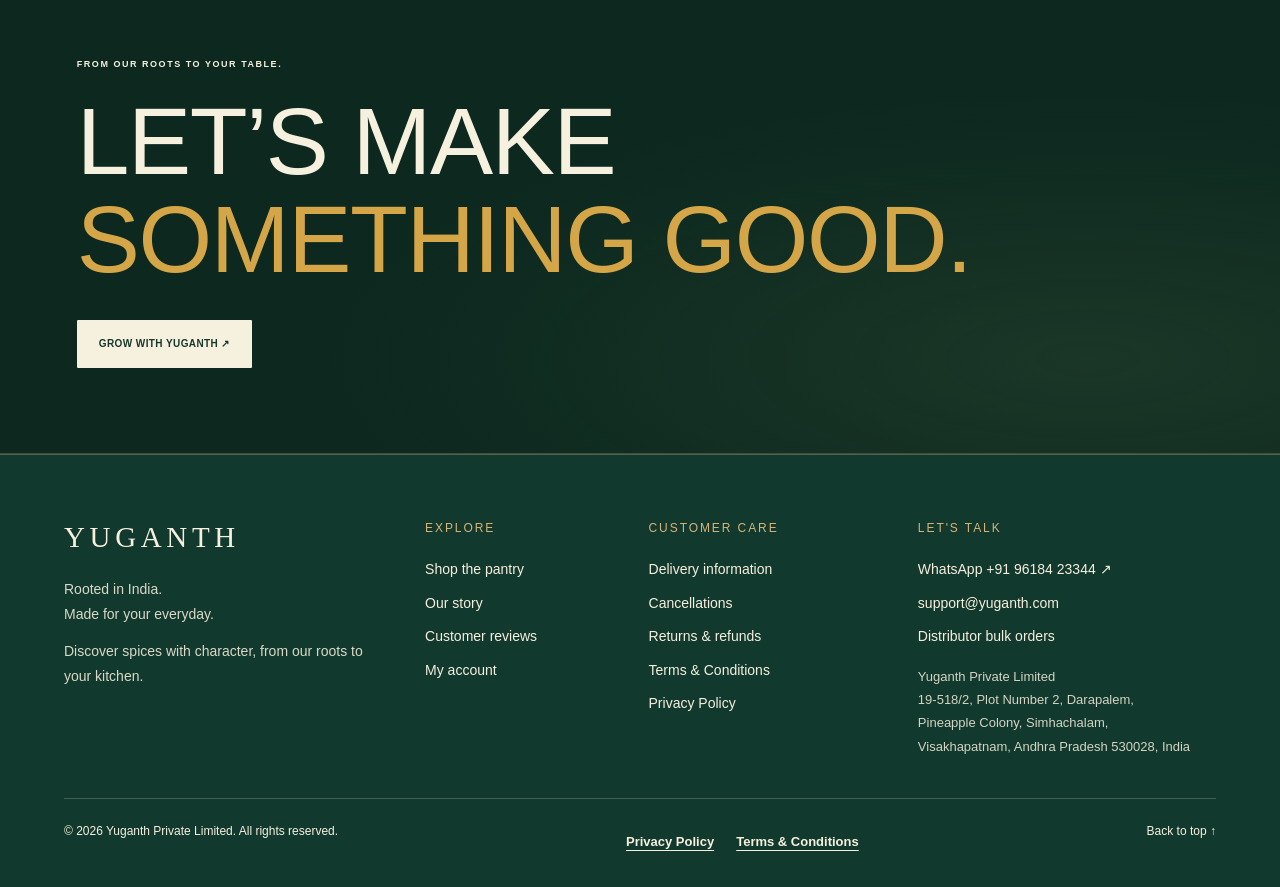
==== commit 09ebbe45: "Add a dimensional product stage to the Yuganth homepage" ====
--- a/public/index.html
+++ b/public/index.html
@@ -27,10 +27,10 @@
 
 .embedded-account .site-footer{display:none!important}
 .site-footer .footer-legal{display:flex;flex-direction:row;flex-wrap:wrap;gap:10px 22px}.site-footer .footer-legal a{margin:0;font-size:13px;text-decoration:underline;text-underline-offset:4px}
-</style></head><body>
+</style><link rel="stylesheet" href="assets/hero-depth.css?v=1"></head><body>
 <a class="skip" href="#range">Skip to the collection</a><div class="topline"><span>ROOTED IN INDIA. MADE FOR YOUR TABLE.</span><span>THE NEW YUGANTH COLLECTION</span></div>
 <header><a href="#top" class="brand" aria-label="Yuganth home">YUGANTH<span>ROOTS. FLAVOUR. EVERYDAY.</span></a><nav aria-label="Main navigation" id="nav"><a href="#range">THE PANTRY</a><a href="#roots">OUR ROOTS</a><a href="#next">WHAT’S NEXT</a><a href="#reviews">REVIEWS</a><a href="#contact">LET’S TALK ↗</a><a href="distributor.html">DISTRIBUTORS</a><a href="account.html" data-account-popup>ACCOUNT</a></nav><div class="header-buttons"><button id="listOpen" class="list-button" aria-label="Open shopping bag">SHOPPING BAG <span id="listCount">0</span></button><button id="menu" class="menu-button" aria-controls="nav" aria-expanded="false" aria-label="Open menu">☰</button></div></header>
-<main id="top"><section class="motion-area" aria-label="Yuganth product introduction"><div class="hero-scene"><div class="hero-grid"><div class="hero-copy"><p class="eyebrow"><i></i> SAME ROOTS. A BOLDER CHAPTER.</p><h1>ROOTED<br>IN <span>FLAVOUR.</span></h1><p class="hero-description">A little heat. A little gold.<br>A whole lot of everyday.</p><a class="button cream" href="#range">EXPLORE THE PANTRY <span>↗</span></a></div><div class="hero-art"><div class="orbit"></div><div class="orbit orbit-two"></div><span class="hero-disc"></span><span class="hero-back-word" aria-hidden="true">Y.</span><div id="heroTilt" class="hero-tilt"><img id="heroPack" src="assets/guntur-gold.webp" alt="Guntur Gold 500 g pack" width="800" height="1200" fetchpriority="high"></div><span class="art-note">OUR ROOTS.<br>YOUR EVERYDAY.</span><span class="art-plus" aria-hidden="true">✳</span></div><div class="hero-product"><div><span class="eyebrow">IN THE SPOTLIGHT <span id="heroIndex">01 / 06</span></span><h2 id="heroName">Guntur Gold</h2><p id="heroType">RED CHILLI POWDER · 500 g</p></div><div class="hero-controls"><button id="heroPrev" aria-label="Previous featured pack">←</button><button id="heroNext" aria-label="Next featured pack">→</button></div></div></div><div class="hero-bottom"><span>SCROLL TO GET A LITTLE CLOSER ↓</span><div class="scroll-line"><i id="scrollProgress"></i></div><button id="motionToggle" class="motion-toggle" aria-pressed="true">Ⅱ PAUSE MOTION</button><span>SPICES / SEEDS / NUTS / FLOURS</span></div></div></section>
+<main id="top"><section class="motion-area" aria-label="Yuganth product introduction"><div class="hero-scene"><div class="hero-grid"><div class="hero-copy"><p class="eyebrow"><i></i> SAME ROOTS. A BOLDER CHAPTER.</p><h1>ROOTED<br>IN <span>FLAVOUR.</span></h1><p class="hero-description">A little heat. A little gold.<br>A whole lot of everyday.</p><a class="button cream" href="#range">EXPLORE THE PANTRY <span>↗</span></a></div><div class="hero-art"><div class="orbit"></div><div class="orbit orbit-two"></div><span class="hero-disc"></span><span class="hero-platform" aria-hidden="true"></span><span class="hero-back-word" aria-hidden="true">Y.</span><div id="heroTilt" class="hero-tilt"><img id="heroPack" src="assets/guntur-gold.webp" alt="Guntur Gold 500 g pack" width="800" height="1200" fetchpriority="high"></div><span class="art-note">OUR ROOTS.<br>YOUR EVERYDAY.</span><span class="art-plus" aria-hidden="true">✳</span></div><div class="hero-product"><div><span class="eyebrow">IN THE SPOTLIGHT <span id="heroIndex">01 / 06</span></span><h2 id="heroName">Guntur Gold</h2><p id="heroType">RED CHILLI POWDER · 500 g</p></div><div class="hero-controls"><button id="heroPrev" aria-label="Previous featured pack">←</button><button id="heroNext" aria-label="Next featured pack">→</button></div></div></div><div class="hero-bottom"><span>SCROLL TO GET A LITTLE CLOSER ↓</span><div class="scroll-line"><i id="scrollProgress"></i></div><button id="motionToggle" class="motion-toggle" aria-pressed="true">Ⅱ PAUSE MOTION</button><span>SPICES / SEEDS / NUTS / FLOURS</span></div></div></section>
 <div class="moving-band" aria-label="Yuganth pantry categories"><div><span>A LITTLE HEAT</span><b>✳</b><span>A LITTLE GOLD</span><b>✳</b><span>A LOT OF EVERYDAY</span><b>✳</b><span>A LITTLE HEAT</span><b>✳</b><span>A LITTLE GOLD</span><b>✳</b><span>A LOT OF EVERYDAY</span><b>✳</b></div></div>
 <section class="collection section" id="range"><div class="section-heading wrap"><div><span class="eyebrow">SIX PACKS. SIX PERSONALITIES.</span><h2 class="display">MEET YOUR<br><span class="outline">EVERYDAY.</span></h2></div><p>Big character for the things you make.<br>Explore our spice range and the next<br>additions to your kitchen shelf.</p></div><div class="filters wrap" id="filters" aria-label="Filter products"></div><div class="range-grid" id="productGrid"></div></section>
 <section class="roots section" id="roots"><div class="roots-word" aria-hidden="true">THE ROOTS</div><div class="roots-grid wrap"><div class="roots-intro"><span class="eyebrow">A LITTLE OF HOME, IN EVERY PACK.</span><h2 class="display">GOOD FOOD.<br>FAMILIAR<br><span>FEELING.</span></h2><p>It’s the colour of a family curry. The recipe you come back to. The ingredients that become part of your everyday.</p><a href="mailto:business@yuganth.com" class="text-link">GET TO KNOW YUGANTH ↗</a></div><div class="roots-steps"><article><span class="step-no">01</span><div><span class="label">WHERE WE BEGIN</span><h3>AT THE ROOTS.</h3><p>Guntur Gold and Araku Gold carry their origins in their names. Spice Loom brings Guntur and Bygadi together.</p></div></article><article><span class="step-no">02</span><div><span class="label">WHAT WE CELEBRATE</span><h3>YOUR EVERYDAY.</h3><p>A pinch, a spoonful, a familiar recipe. A pantry that makes room for the way you love to cook.</p></div></article><article><span class="step-no">03</span><div><span class="label">WHAT COMES NEXT</span><h3>A GROWING FAMILY.</h3><p>Our spices are the beginning. Seeds, nuts and flours are joining the next chapter.</p></div></article></div></div></section>
--- a/public/assets/hero-depth.css
+++ b/public/assets/hero-depth.css
@@ -0,0 +1,78 @@
+.hero-art {
+  --platform-width: min(76%, 460px);
+  --platform-top: 88%;
+  background: radial-gradient(ellipse at 51% 51%, #d5a64719, transparent 66%);
+}
+
+.hero-art .hero-disc {
+  inset: 6% 5% 10%;
+  width: auto;
+  aspect-ratio: auto;
+  background: radial-gradient(ellipse at 50% 54%, #e5bd6033, #23463835 54%, transparent 72%) !important;
+  pointer-events: none;
+}
+
+.hero-art .orbit,
+.hero-art .hero-back-word,
+.hero-art .art-plus { display: none; }
+
+.hero-platform {
+  position: absolute;
+  z-index: 1;
+  top: var(--platform-top);
+  left: 50%;
+  width: var(--platform-width);
+  height: clamp(24px, 5vw, 46px);
+  transform: translateX(-50%);
+  border-radius: 50% / 35%;
+  background: linear-gradient(100deg, #0b241c 2%, #24483a 40%, #153228 69%, #081e17 100%);
+  box-shadow: 0 14px 24px #061a13a3, inset 0 -1px #b8a47245;
+  pointer-events: none;
+}
+
+.hero-platform::before {
+  content: '';
+  position: absolute;
+  inset: -40% 0 auto;
+  height: 77%;
+  border-radius: 50%;
+  border: 1px solid #c6aa7066;
+  background: radial-gradient(ellipse at 44% 34%, #527260, #2d5142 55%, #1f3d31 100%);
+}
+
+.hero-platform::after {
+  content: '';
+  position: absolute;
+  left: 17%;
+  right: 15%;
+  top: -22%;
+  height: 37%;
+  border-radius: 50%;
+  background: radial-gradient(ellipse, #071d16c4, transparent 72%);
+}
+
+.hero-art .hero-tilt {
+  height: 90%;
+  transform: translateY(-5%) rotate(calc(-3deg + var(--scroll, 0) * 6deg));
+}
+
+.hero-art .hero-tilt img {
+  animation: none;
+  filter: drop-shadow(14px 14px 14px #071d167d);
+}
+
+.motion-paused .hero-art .hero-tilt { transform: translateY(-5%) rotate(-3deg) !important; }
+
+@media (max-width: 600px) {
+  .hero-art { --platform-width: min(76%, 320px); --platform-top: 80%; }
+  .hero-art .hero-tilt { height: 340px; }
+}
+
+@media (max-width: 360px) {
+  .hero-art .hero-tilt { height: 300px; }
+}
+
+@media (prefers-reduced-motion: reduce) {
+  .hero-art .hero-tilt { transform: translateY(-5%) rotate(-3deg) !important; }
+  .hero-art .hero-tilt img { transform: none; }
+}
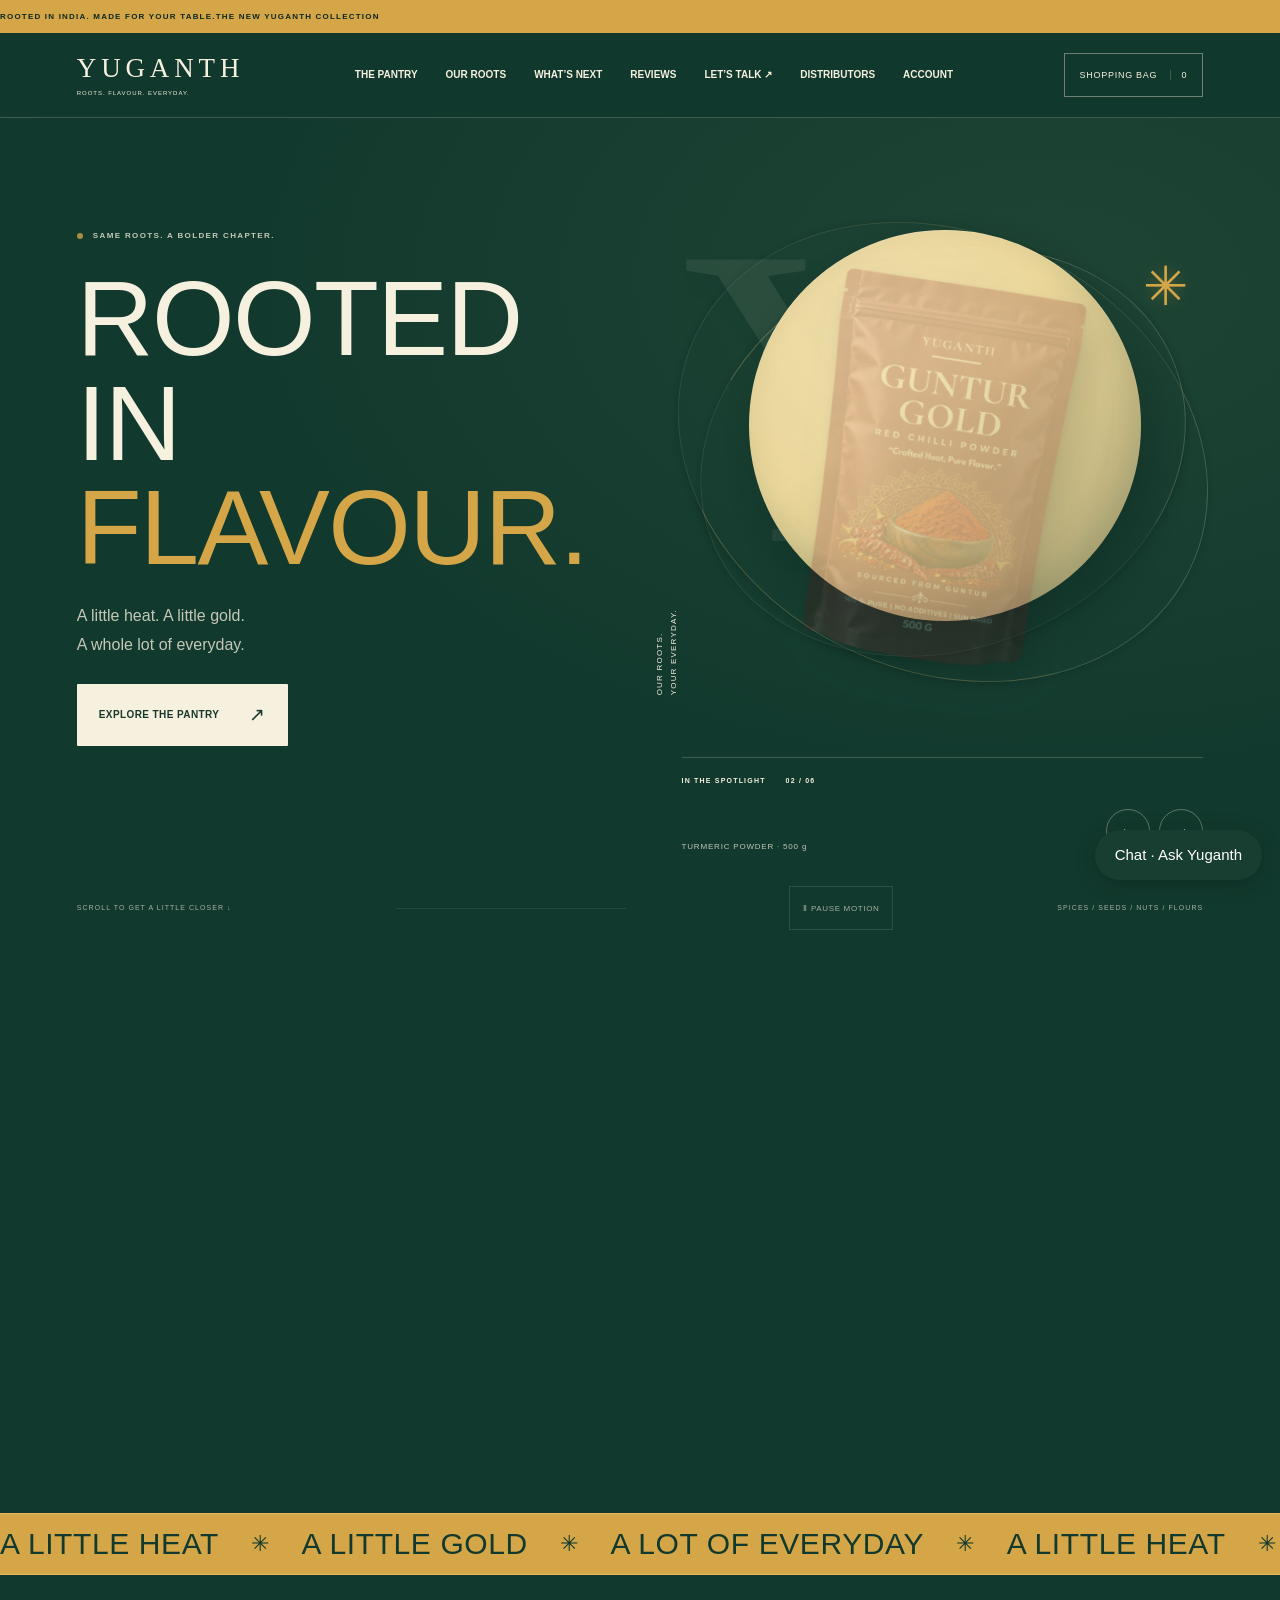
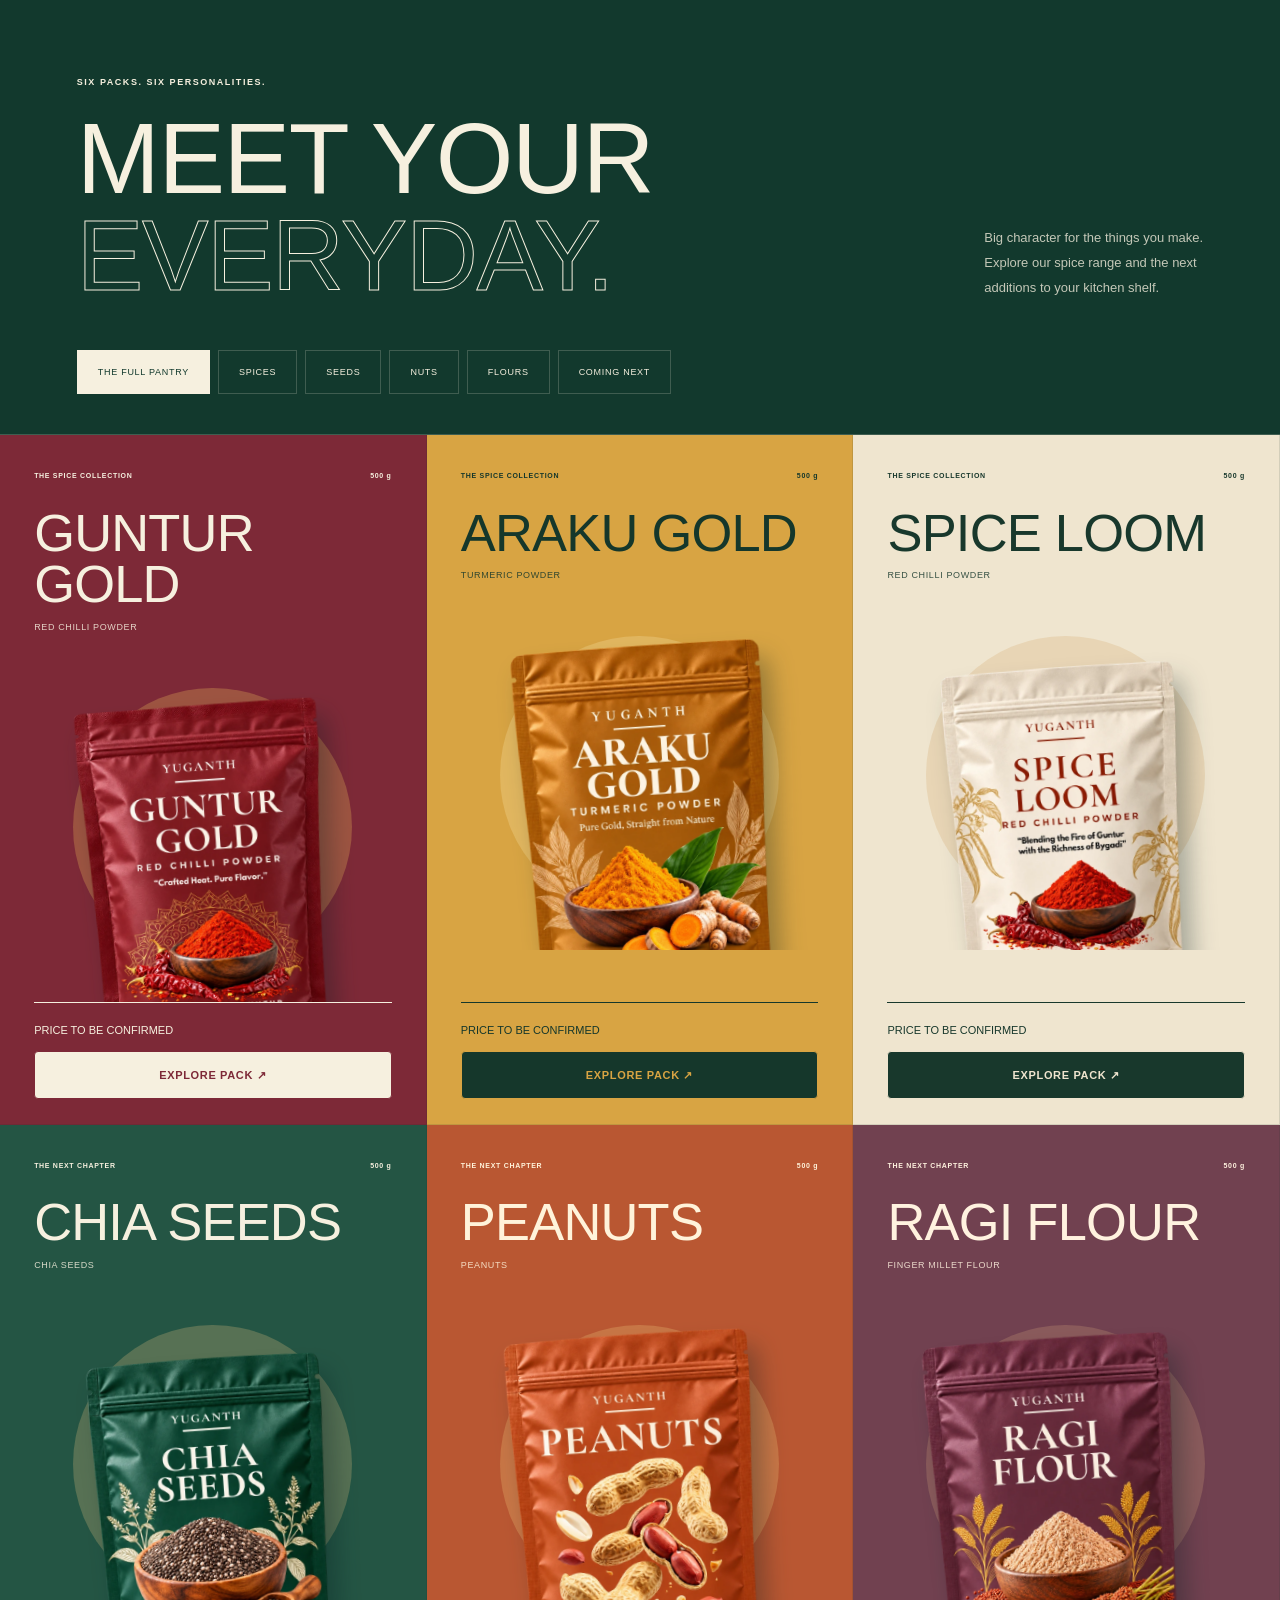
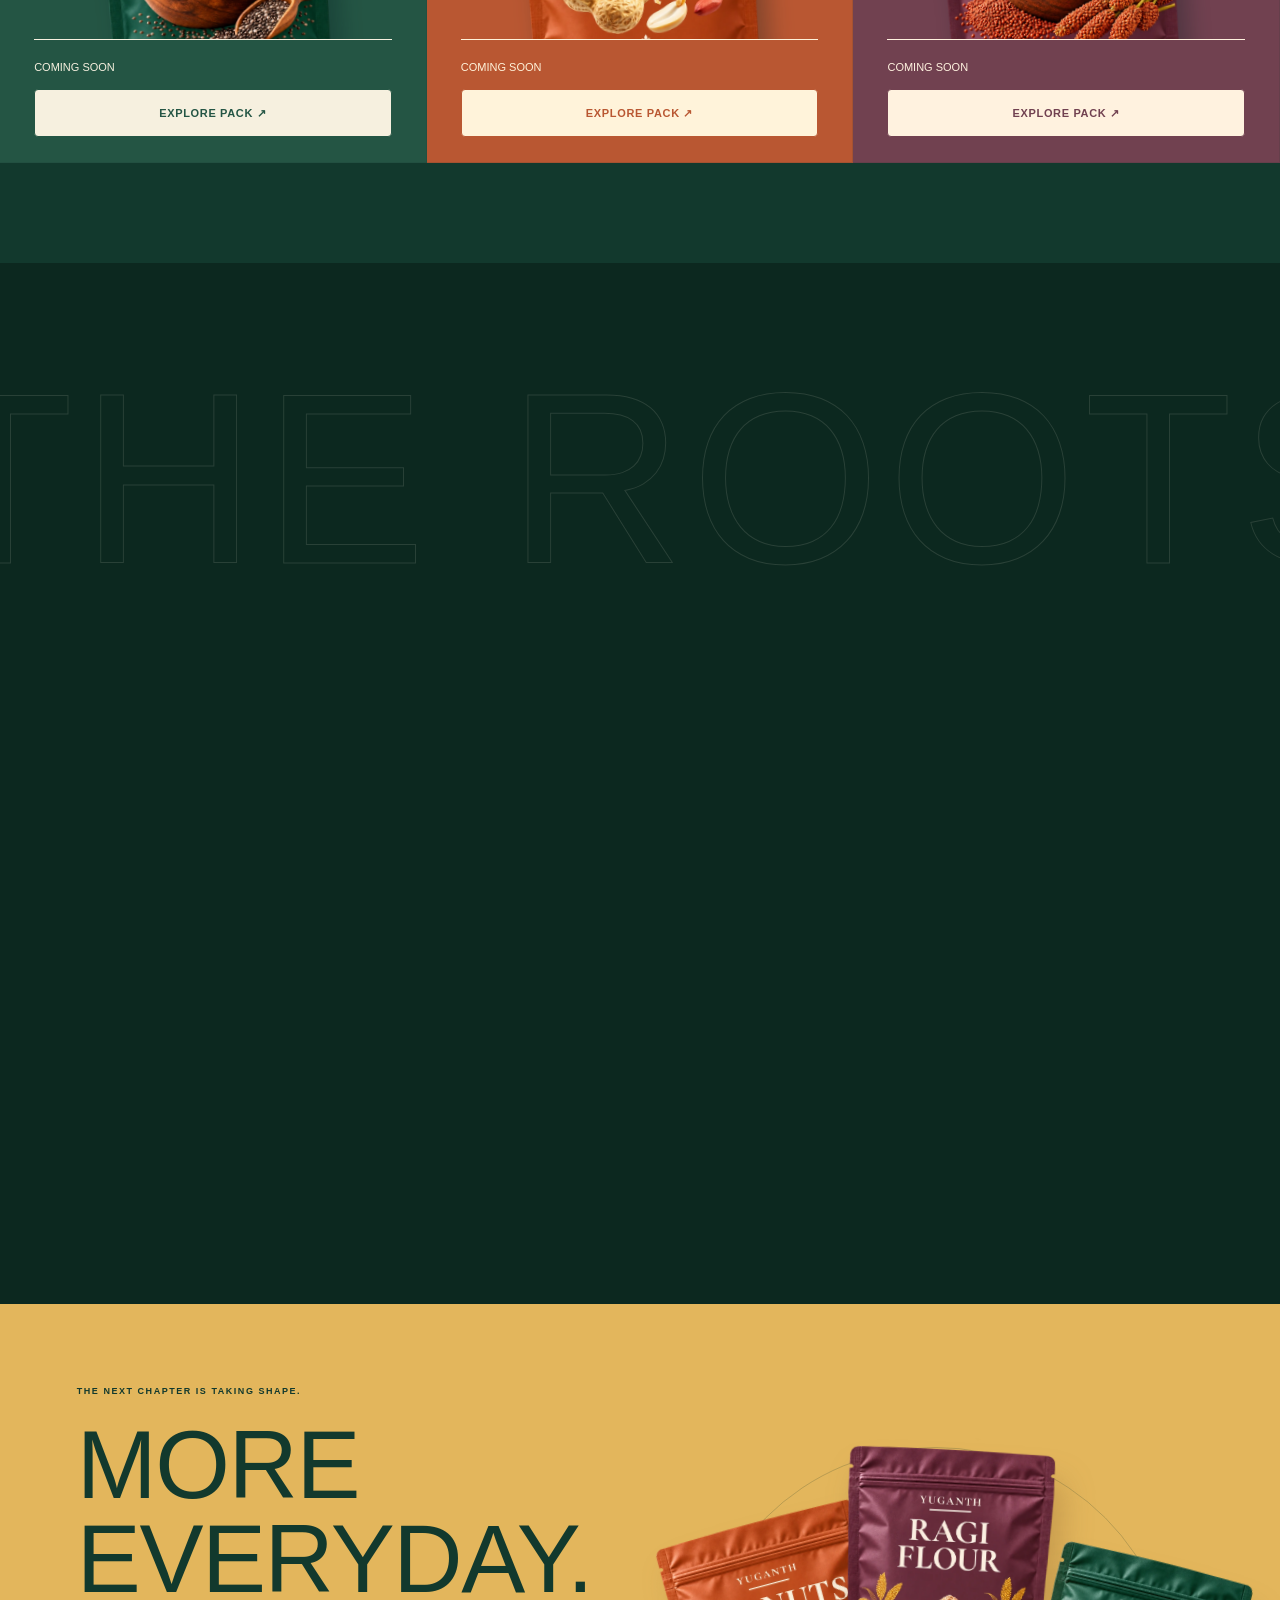
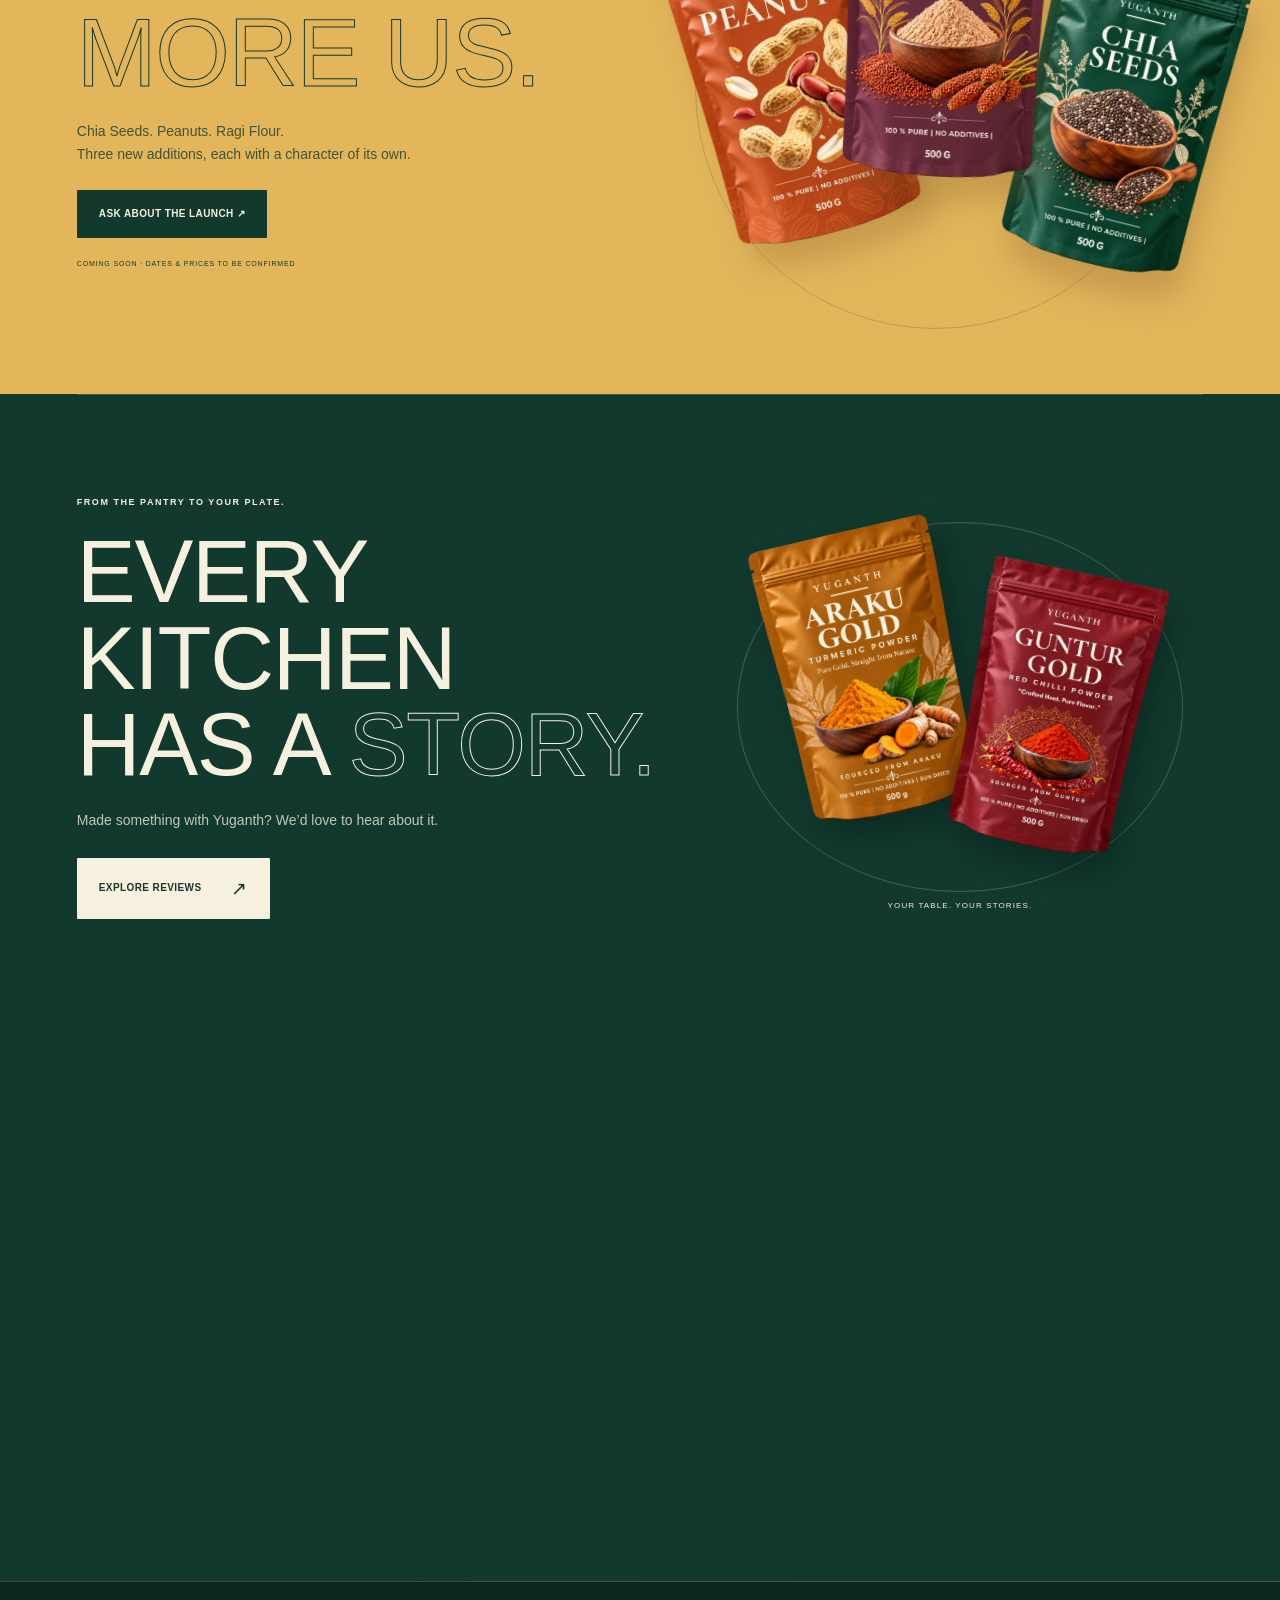
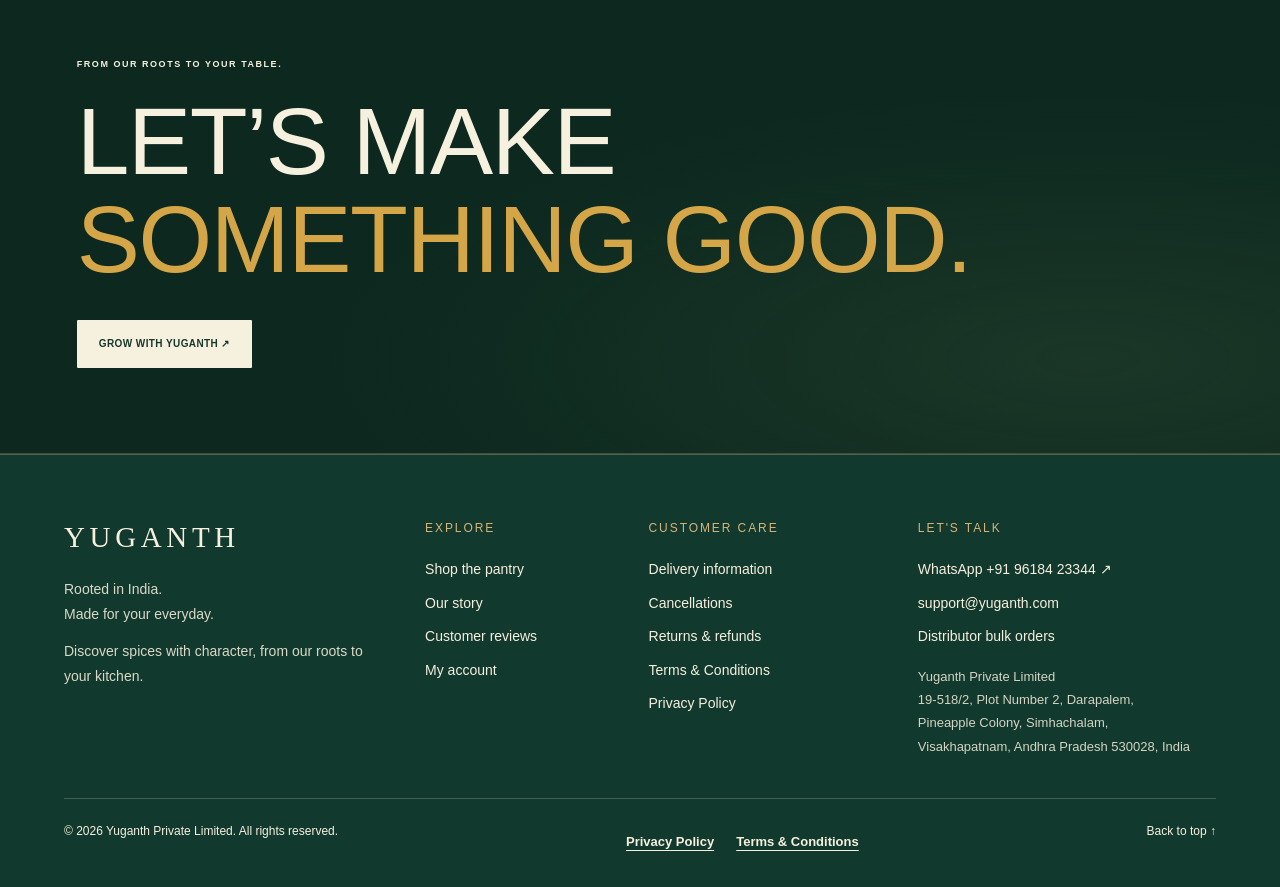
==== commit 68ecab2b: "Add subtle depth to the original homepage artwork" ====
--- a/public/index.html
+++ b/public/index.html
@@ -27,10 +27,10 @@
 
 .embedded-account .site-footer{display:none!important}
 .site-footer .footer-legal{display:flex;flex-direction:row;flex-wrap:wrap;gap:10px 22px}.site-footer .footer-legal a{margin:0;font-size:13px;text-decoration:underline;text-underline-offset:4px}
-</style><link rel="stylesheet" href="assets/hero-depth.css?v=1"></head><body>
+</style><link rel="stylesheet" href="assets/hero-depth.css?v=2"></head><body>
 <a class="skip" href="#range">Skip to the collection</a><div class="topline"><span>ROOTED IN INDIA. MADE FOR YOUR TABLE.</span><span>THE NEW YUGANTH COLLECTION</span></div>
 <header><a href="#top" class="brand" aria-label="Yuganth home">YUGANTH<span>ROOTS. FLAVOUR. EVERYDAY.</span></a><nav aria-label="Main navigation" id="nav"><a href="#range">THE PANTRY</a><a href="#roots">OUR ROOTS</a><a href="#next">WHAT’S NEXT</a><a href="#reviews">REVIEWS</a><a href="#contact">LET’S TALK ↗</a><a href="distributor.html">DISTRIBUTORS</a><a href="account.html" data-account-popup>ACCOUNT</a></nav><div class="header-buttons"><button id="listOpen" class="list-button" aria-label="Open shopping bag">SHOPPING BAG <span id="listCount">0</span></button><button id="menu" class="menu-button" aria-controls="nav" aria-expanded="false" aria-label="Open menu">☰</button></div></header>
-<main id="top"><section class="motion-area" aria-label="Yuganth product introduction"><div class="hero-scene"><div class="hero-grid"><div class="hero-copy"><p class="eyebrow"><i></i> SAME ROOTS. A BOLDER CHAPTER.</p><h1>ROOTED<br>IN <span>FLAVOUR.</span></h1><p class="hero-description">A little heat. A little gold.<br>A whole lot of everyday.</p><a class="button cream" href="#range">EXPLORE THE PANTRY <span>↗</span></a></div><div class="hero-art"><div class="orbit"></div><div class="orbit orbit-two"></div><span class="hero-disc"></span><span class="hero-platform" aria-hidden="true"></span><span class="hero-back-word" aria-hidden="true">Y.</span><div id="heroTilt" class="hero-tilt"><img id="heroPack" src="assets/guntur-gold.webp" alt="Guntur Gold 500 g pack" width="800" height="1200" fetchpriority="high"></div><span class="art-note">OUR ROOTS.<br>YOUR EVERYDAY.</span><span class="art-plus" aria-hidden="true">✳</span></div><div class="hero-product"><div><span class="eyebrow">IN THE SPOTLIGHT <span id="heroIndex">01 / 06</span></span><h2 id="heroName">Guntur Gold</h2><p id="heroType">RED CHILLI POWDER · 500 g</p></div><div class="hero-controls"><button id="heroPrev" aria-label="Previous featured pack">←</button><button id="heroNext" aria-label="Next featured pack">→</button></div></div></div><div class="hero-bottom"><span>SCROLL TO GET A LITTLE CLOSER ↓</span><div class="scroll-line"><i id="scrollProgress"></i></div><button id="motionToggle" class="motion-toggle" aria-pressed="true">Ⅱ PAUSE MOTION</button><span>SPICES / SEEDS / NUTS / FLOURS</span></div></div></section>
+<main id="top"><section class="motion-area" aria-label="Yuganth product introduction"><div class="hero-scene"><div class="hero-grid"><div class="hero-copy"><p class="eyebrow"><i></i> SAME ROOTS. A BOLDER CHAPTER.</p><h1>ROOTED<br>IN <span>FLAVOUR.</span></h1><p class="hero-description">A little heat. A little gold.<br>A whole lot of everyday.</p><a class="button cream" href="#range">EXPLORE THE PANTRY <span>↗</span></a></div><div class="hero-art"><div class="orbit"></div><div class="orbit orbit-two"></div><span class="hero-disc"></span><span class="hero-back-word" aria-hidden="true">Y.</span><div id="heroTilt" class="hero-tilt"><img id="heroPack" src="assets/guntur-gold.webp" alt="Guntur Gold 500 g pack" width="800" height="1200" fetchpriority="high"></div><span class="art-note">OUR ROOTS.<br>YOUR EVERYDAY.</span><span class="art-plus" aria-hidden="true">✳</span></div><div class="hero-product"><div><span class="eyebrow">IN THE SPOTLIGHT <span id="heroIndex">01 / 06</span></span><h2 id="heroName">Guntur Gold</h2><p id="heroType">RED CHILLI POWDER · 500 g</p></div><div class="hero-controls"><button id="heroPrev" aria-label="Previous featured pack">←</button><button id="heroNext" aria-label="Next featured pack">→</button></div></div></div><div class="hero-bottom"><span>SCROLL TO GET A LITTLE CLOSER ↓</span><div class="scroll-line"><i id="scrollProgress"></i></div><button id="motionToggle" class="motion-toggle" aria-pressed="true">Ⅱ PAUSE MOTION</button><span>SPICES / SEEDS / NUTS / FLOURS</span></div></div></section>
 <div class="moving-band" aria-label="Yuganth pantry categories"><div><span>A LITTLE HEAT</span><b>✳</b><span>A LITTLE GOLD</span><b>✳</b><span>A LOT OF EVERYDAY</span><b>✳</b><span>A LITTLE HEAT</span><b>✳</b><span>A LITTLE GOLD</span><b>✳</b><span>A LOT OF EVERYDAY</span><b>✳</b></div></div>
 <section class="collection section" id="range"><div class="section-heading wrap"><div><span class="eyebrow">SIX PACKS. SIX PERSONALITIES.</span><h2 class="display">MEET YOUR<br><span class="outline">EVERYDAY.</span></h2></div><p>Big character for the things you make.<br>Explore our spice range and the next<br>additions to your kitchen shelf.</p></div><div class="filters wrap" id="filters" aria-label="Filter products"></div><div class="range-grid" id="productGrid"></div></section>
 <section class="roots section" id="roots"><div class="roots-word" aria-hidden="true">THE ROOTS</div><div class="roots-grid wrap"><div class="roots-intro"><span class="eyebrow">A LITTLE OF HOME, IN EVERY PACK.</span><h2 class="display">GOOD FOOD.<br>FAMILIAR<br><span>FEELING.</span></h2><p>It’s the colour of a family curry. The recipe you come back to. The ingredients that become part of your everyday.</p><a href="mailto:business@yuganth.com" class="text-link">GET TO KNOW YUGANTH ↗</a></div><div class="roots-steps"><article><span class="step-no">01</span><div><span class="label">WHERE WE BEGIN</span><h3>AT THE ROOTS.</h3><p>Guntur Gold and Araku Gold carry their origins in their names. Spice Loom brings Guntur and Bygadi together.</p></div></article><article><span class="step-no">02</span><div><span class="label">WHAT WE CELEBRATE</span><h3>YOUR EVERYDAY.</h3><p>A pinch, a spoonful, a familiar recipe. A pantry that makes room for the way you love to cook.</p></div></article><article><span class="step-no">03</span><div><span class="label">WHAT COMES NEXT</span><h3>A GROWING FAMILY.</h3><p>Our spices are the beginning. Seeds, nuts and flours are joining the next chapter.</p></div></article></div></div></section>
--- a/public/assets/hero-depth.css
+++ b/public/assets/hero-depth.css
@@ -1,78 +1,31 @@
-.hero-art {
-  --platform-width: min(76%, 460px);
-  --platform-top: 88%;
-  background: radial-gradient(ellipse at 51% 51%, #d5a64719, transparent 66%);
+/* Add dimension to the existing hero artwork. */
+.hero-art .hero-disc {
+  background-image: radial-gradient(ellipse at 30% 23%, #fff2d943, transparent 59%),
+                    linear-gradient(140deg, transparent 40%, #101e1844) !important;
+  box-shadow: inset 0 1px 1px #fff4d74d, inset -8px -14px 32px #092c2426,
+              12px 20px 42px #061a1447;
 }
 
-.hero-art .hero-disc {
-  inset: 6% 5% 10%;
-  width: auto;
-  aspect-ratio: auto;
-  background: radial-gradient(ellipse at 50% 54%, #e5bd6033, #23463835 54%, transparent 72%) !important;
-  pointer-events: none;
+.hero-art .orbit {
+  border-color: #f6f0df18;
+  border-top-color: #e4c77955;
+  border-right-color: #f6f0df30;
+  box-shadow: 0 2px 7px #081c1640;
 }
 
-.hero-art .orbit,
-.hero-art .hero-back-word,
-.hero-art .art-plus { display: none; }
-
-.hero-platform {
-  position: absolute;
-  z-index: 1;
-  top: var(--platform-top);
-  left: 50%;
-  width: var(--platform-width);
-  height: clamp(24px, 5vw, 46px);
-  transform: translateX(-50%);
-  border-radius: 50% / 35%;
-  background: linear-gradient(100deg, #0b241c 2%, #24483a 40%, #153228 69%, #081e17 100%);
-  box-shadow: 0 14px 24px #061a13a3, inset 0 -1px #b8a47245;
-  pointer-events: none;
+.hero-art .orbit-two {
+  border-top-color: #e4c77928;
+  border-bottom-color: #e4c77948;
 }
 
-.hero-platform::before {
-  content: '';
-  position: absolute;
-  inset: -40% 0 auto;
-  height: 77%;
-  border-radius: 50%;
-  border: 1px solid #c6aa7066;
-  background: radial-gradient(ellipse at 44% 34%, #527260, #2d5142 55%, #1f3d31 100%);
+.hero-art .hero-back-word {
+  text-shadow: 10px 14px 22px #061b14;
 }
 
-.hero-platform::after {
-  content: '';
-  position: absolute;
-  left: 17%;
-  right: 15%;
-  top: -22%;
-  height: 37%;
-  border-radius: 50%;
-  background: radial-gradient(ellipse, #071d16c4, transparent 72%);
-}
-
-.hero-art .hero-tilt {
-  height: 90%;
-  transform: translateY(-5%) rotate(calc(-3deg + var(--scroll, 0) * 6deg));
+.hero-art .art-plus {
+  filter: drop-shadow(0 0 7px #d5a64744);
 }
 
 .hero-art .hero-tilt img {
-  animation: none;
-  filter: drop-shadow(14px 14px 14px #071d167d);
+  filter: drop-shadow(2px 4px 4px #081a1559) drop-shadow(16px 24px 17px #071d168c);
 }
-
-.motion-paused .hero-art .hero-tilt { transform: translateY(-5%) rotate(-3deg) !important; }
-
-@media (max-width: 600px) {
-  .hero-art { --platform-width: min(76%, 320px); --platform-top: 80%; }
-  .hero-art .hero-tilt { height: 340px; }
-}
-
-@media (max-width: 360px) {
-  .hero-art .hero-tilt { height: 300px; }
-}
-
-@media (prefers-reduced-motion: reduce) {
-  .hero-art .hero-tilt { transform: translateY(-5%) rotate(-3deg) !important; }
-  .hero-art .hero-tilt img { transform: none; }
-}
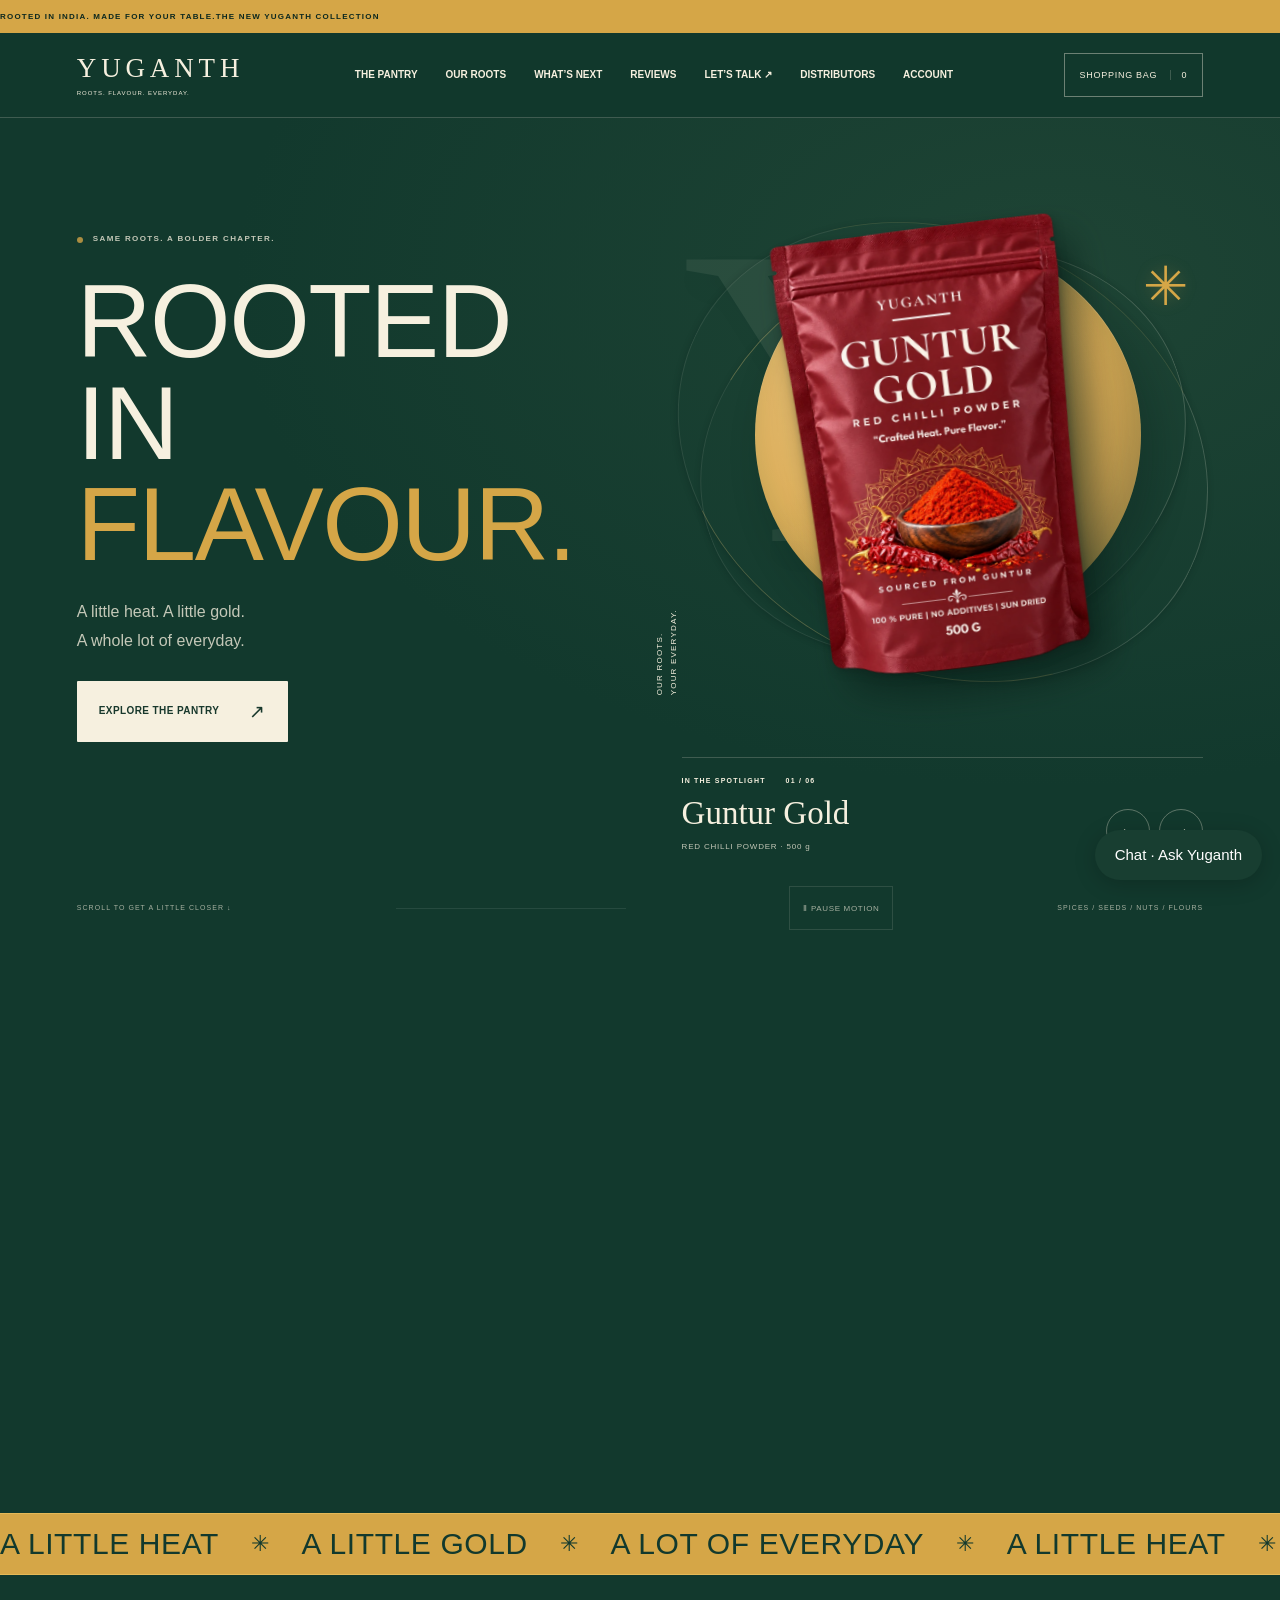
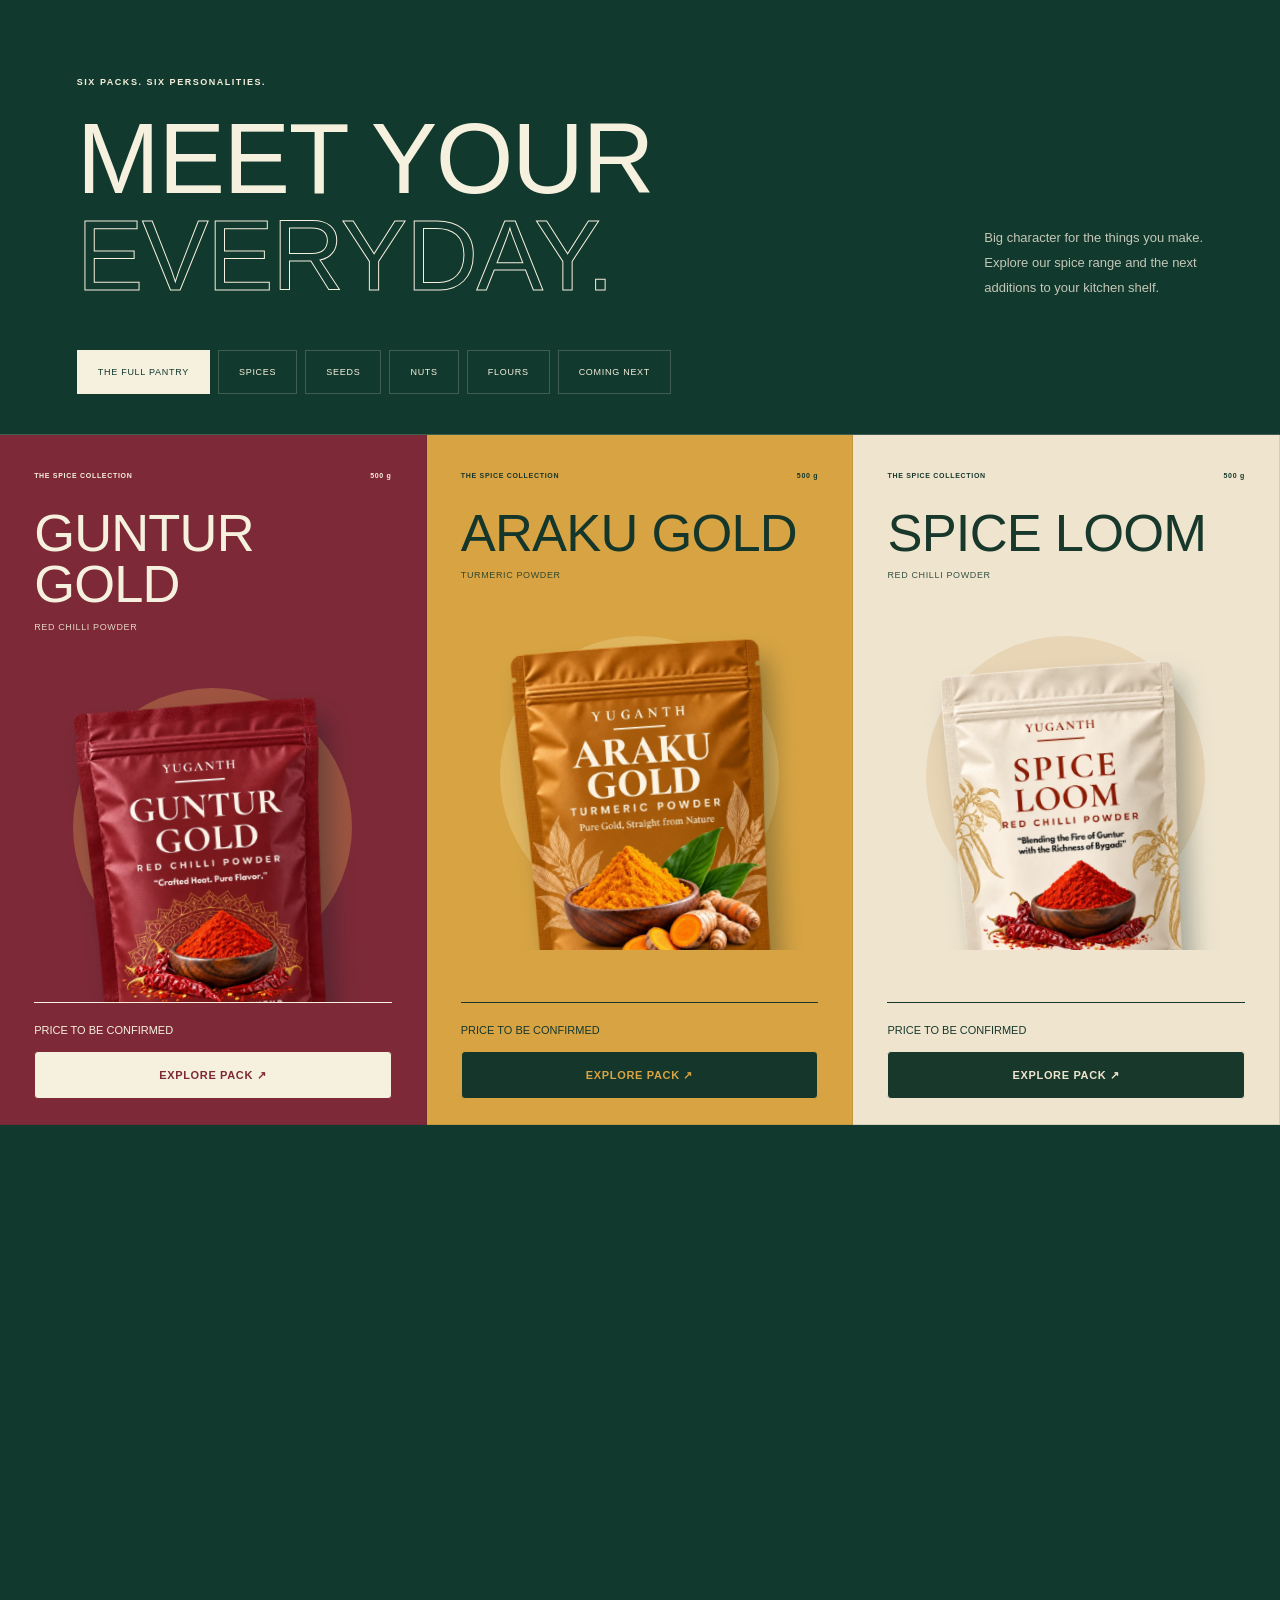
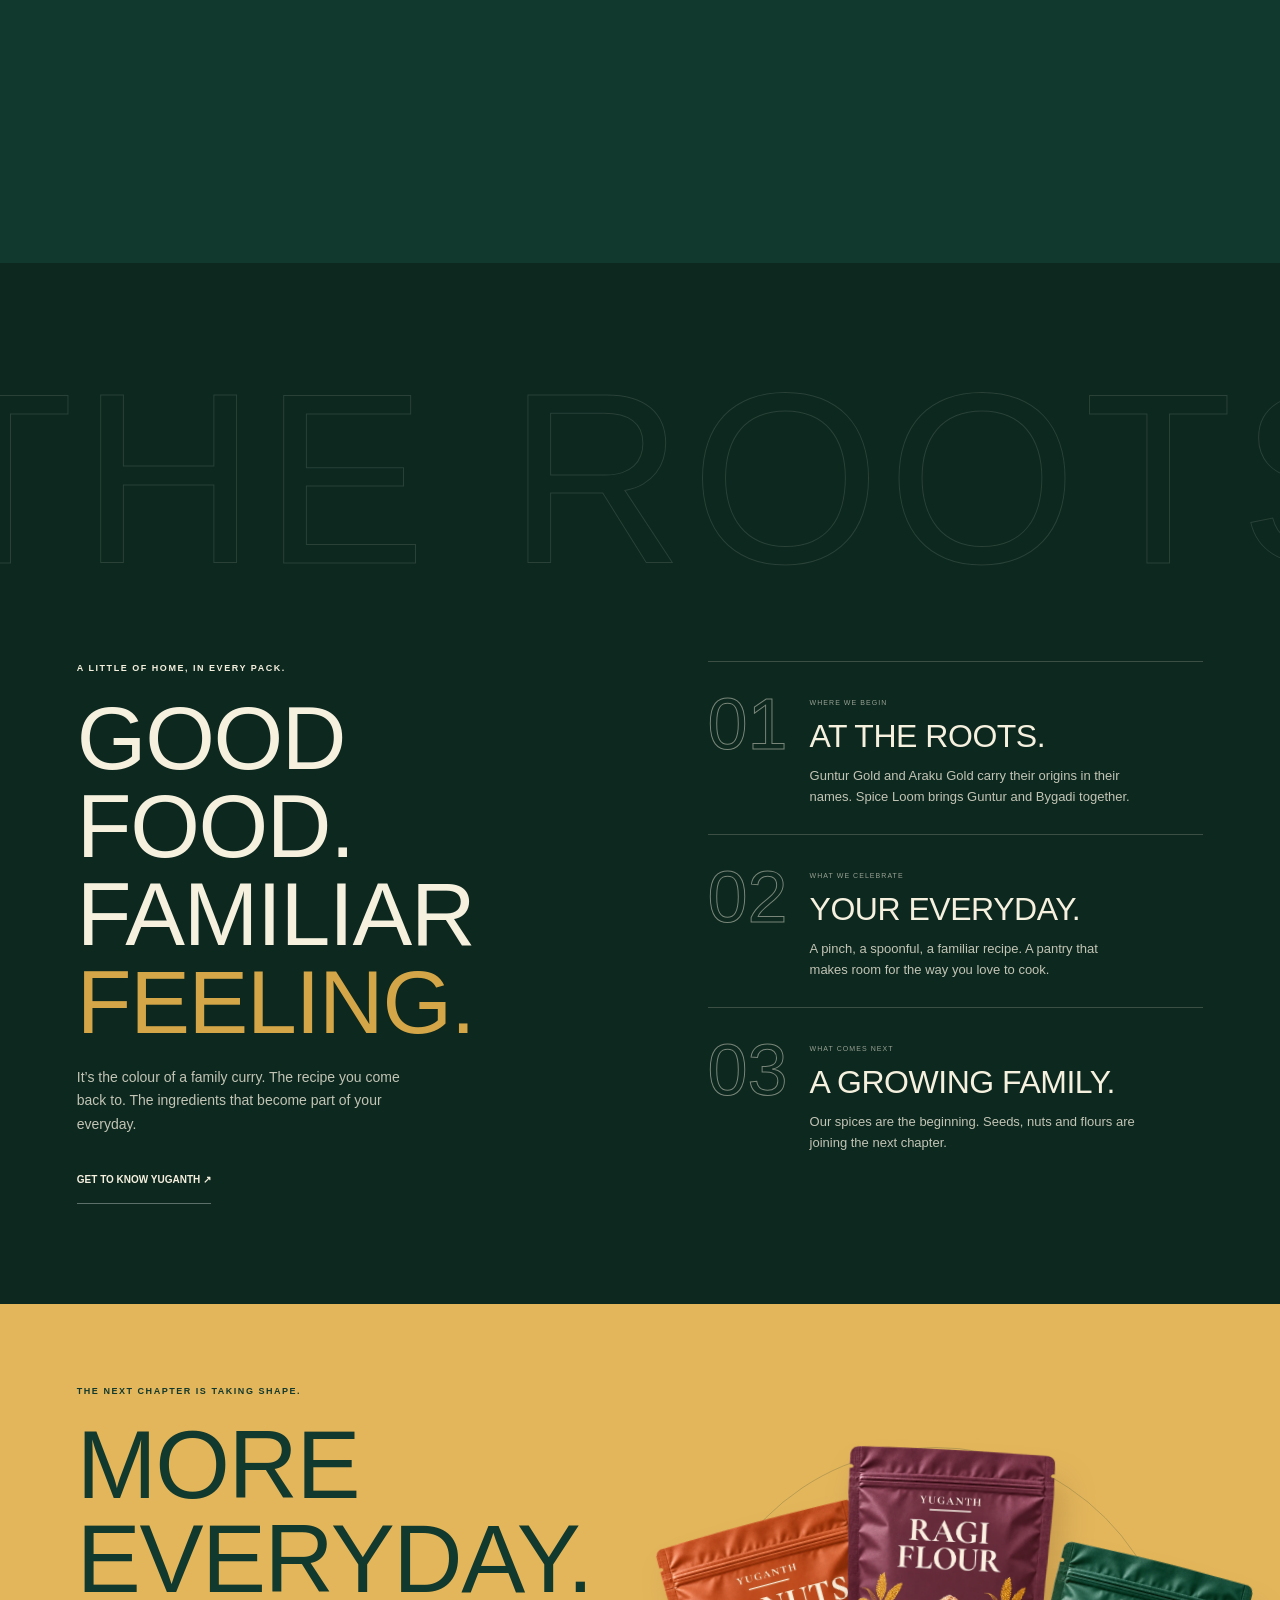
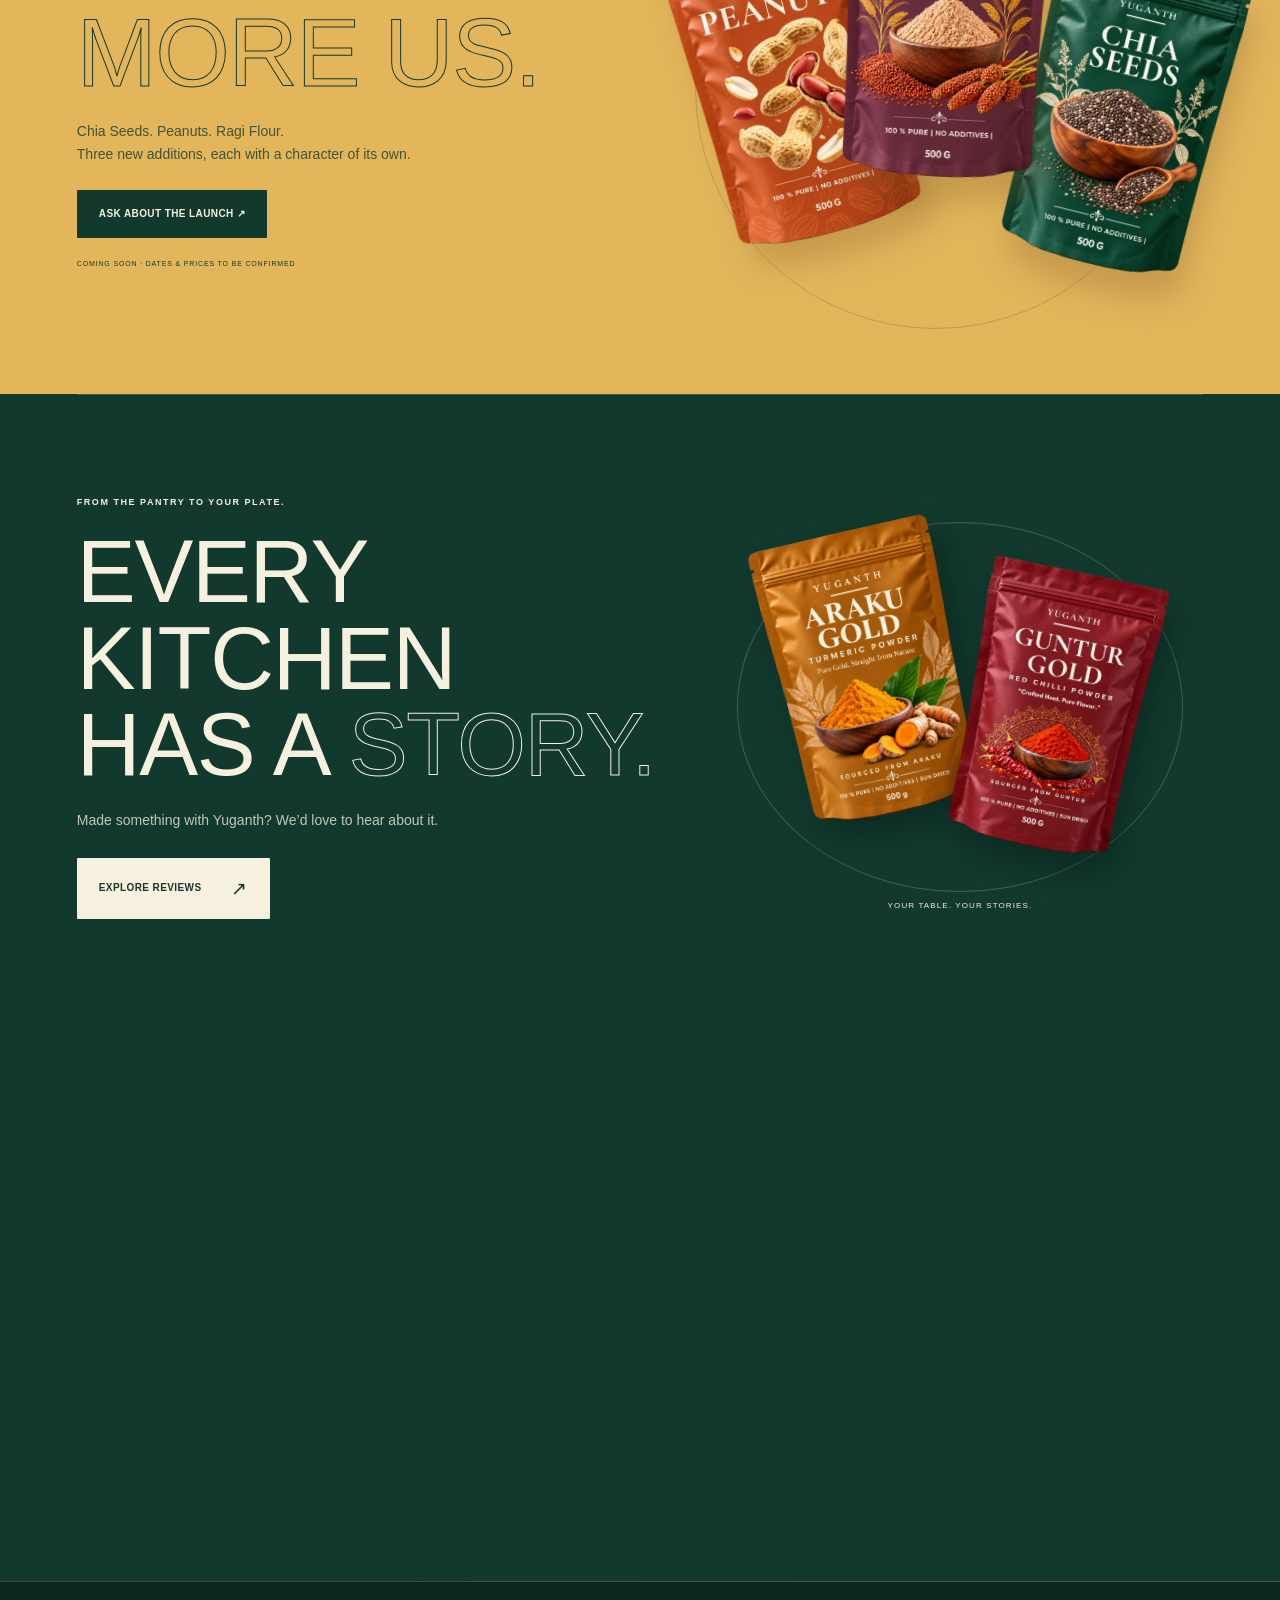
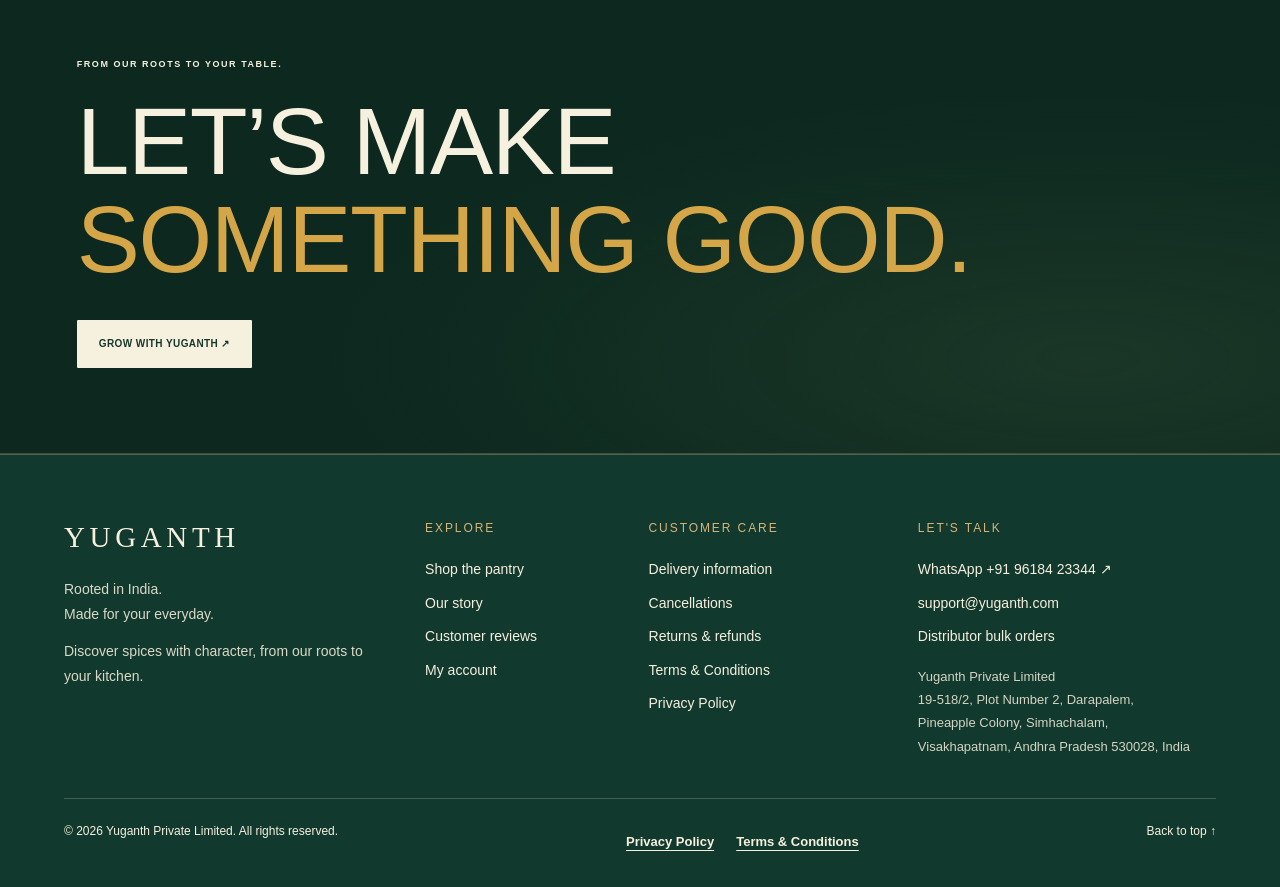
==== commit 1679bbc0: "Refine responsive hero proportions and orbit motion" ====
--- a/public/index.html
+++ b/public/index.html
@@ -27,7 +27,7 @@
 
 .embedded-account .site-footer{display:none!important}
 .site-footer .footer-legal{display:flex;flex-direction:row;flex-wrap:wrap;gap:10px 22px}.site-footer .footer-legal a{margin:0;font-size:13px;text-decoration:underline;text-underline-offset:4px}
-</style><link rel="stylesheet" href="assets/hero-depth.css?v=2"></head><body>
+</style><link rel="stylesheet" href="assets/hero-depth.css?v=3"></head><body>
 <a class="skip" href="#range">Skip to the collection</a><div class="topline"><span>ROOTED IN INDIA. MADE FOR YOUR TABLE.</span><span>THE NEW YUGANTH COLLECTION</span></div>
 <header><a href="#top" class="brand" aria-label="Yuganth home">YUGANTH<span>ROOTS. FLAVOUR. EVERYDAY.</span></a><nav aria-label="Main navigation" id="nav"><a href="#range">THE PANTRY</a><a href="#roots">OUR ROOTS</a><a href="#next">WHAT’S NEXT</a><a href="#reviews">REVIEWS</a><a href="#contact">LET’S TALK ↗</a><a href="distributor.html">DISTRIBUTORS</a><a href="account.html" data-account-popup>ACCOUNT</a></nav><div class="header-buttons"><button id="listOpen" class="list-button" aria-label="Open shopping bag">SHOPPING BAG <span id="listCount">0</span></button><button id="menu" class="menu-button" aria-controls="nav" aria-expanded="false" aria-label="Open menu">☰</button></div></header>
 <main id="top"><section class="motion-area" aria-label="Yuganth product introduction"><div class="hero-scene"><div class="hero-grid"><div class="hero-copy"><p class="eyebrow"><i></i> SAME ROOTS. A BOLDER CHAPTER.</p><h1>ROOTED<br>IN <span>FLAVOUR.</span></h1><p class="hero-description">A little heat. A little gold.<br>A whole lot of everyday.</p><a class="button cream" href="#range">EXPLORE THE PANTRY <span>↗</span></a></div><div class="hero-art"><div class="orbit"></div><div class="orbit orbit-two"></div><span class="hero-disc"></span><span class="hero-back-word" aria-hidden="true">Y.</span><div id="heroTilt" class="hero-tilt"><img id="heroPack" src="assets/guntur-gold.webp" alt="Guntur Gold 500 g pack" width="800" height="1200" fetchpriority="high"></div><span class="art-note">OUR ROOTS.<br>YOUR EVERYDAY.</span><span class="art-plus" aria-hidden="true">✳</span></div><div class="hero-product"><div><span class="eyebrow">IN THE SPOTLIGHT <span id="heroIndex">01 / 06</span></span><h2 id="heroName">Guntur Gold</h2><p id="heroType">RED CHILLI POWDER · 500 g</p></div><div class="hero-controls"><button id="heroPrev" aria-label="Previous featured pack">←</button><button id="heroNext" aria-label="Next featured pack">→</button></div></div></div><div class="hero-bottom"><span>SCROLL TO GET A LITTLE CLOSER ↓</span><div class="scroll-line"><i id="scrollProgress"></i></div><button id="motionToggle" class="motion-toggle" aria-pressed="true">Ⅱ PAUSE MOTION</button><span>SPICES / SEEDS / NUTS / FLOURS</span></div></div></section>
--- a/public/assets/hero-depth.css
+++ b/public/assets/hero-depth.css
@@ -29,3 +29,28 @@
 .hero-art .hero-tilt img {
   filter: drop-shadow(2px 4px 4px #081a1559) drop-shadow(16px 24px 17px #071d168c);
 }
+
+/* Keep the headline and product in proportion across screen sizes. */
+@media (min-width: 801px) {
+  .hero-copy h1 { font-size: clamp(78px, 8.1vw, 148px); }
+  .hero-art .hero-tilt { width: 72%; max-width: 390px; }
+  .hero-art .hero-disc { inset: 15% auto auto 14%; width: 74%; }
+}
+
+@media (max-width: 600px) {
+  .hero-copy h1 { font-size: clamp(46px, 12vw, 72px); }
+  .hero-art { min-height: clamp(290px, 90vw, 365px); }
+  .hero-art .hero-tilt { height: clamp(290px, 90vw, 365px); }
+  .hero-art .hero-disc { top: 12%; left: 12%; width: 76%; }
+}
+
+@media (prefers-reduced-motion: no-preference) {
+  .hero-art .orbit { animation: hero-orbit-drift 11s ease-in-out infinite alternate; }
+  .hero-art .orbit-two { animation-duration: 15s; animation-direction: alternate-reverse; }
+  @keyframes hero-orbit-drift {
+    from { rotate: -3deg; }
+    to { rotate: 3deg; }
+  }
+  .hero-art .art-plus { transition: filter 250ms ease; }
+  .hero-art:hover .art-plus { filter: drop-shadow(0 0 10px #d5a64788); }
+}
